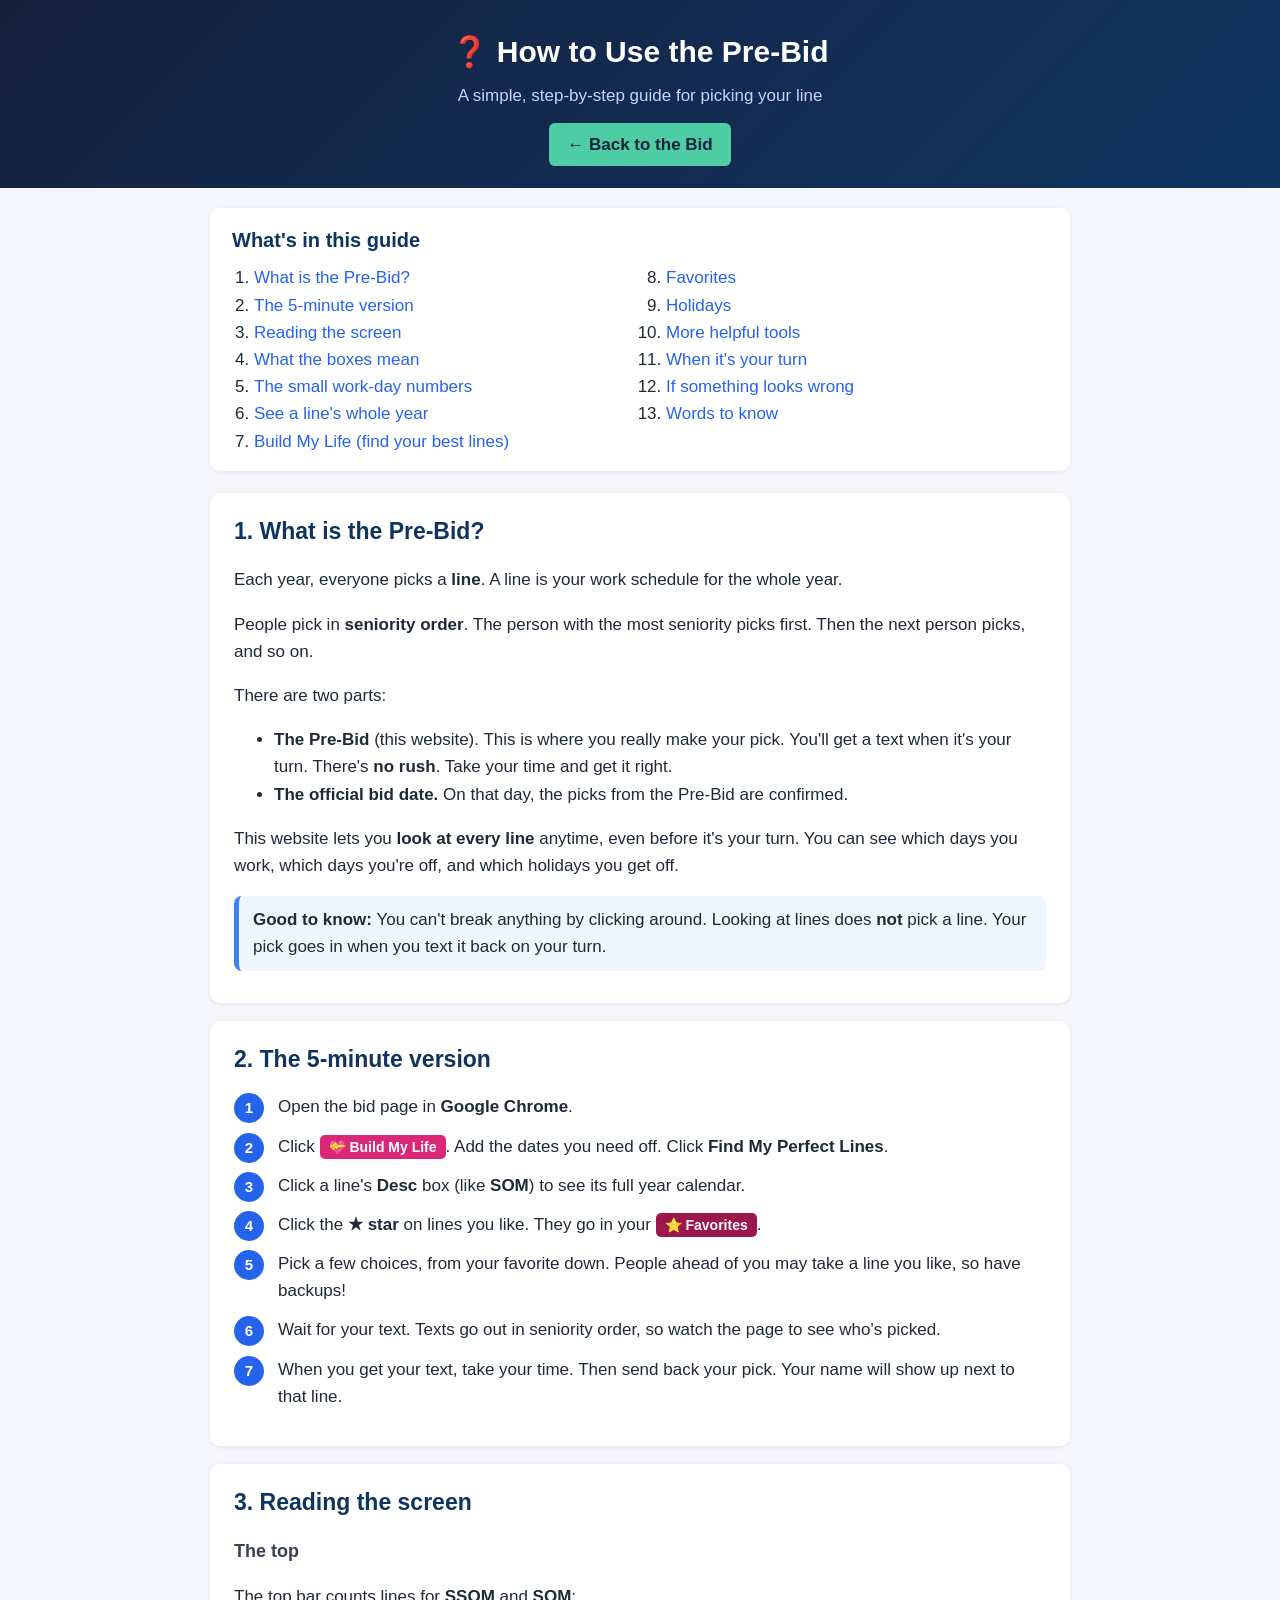
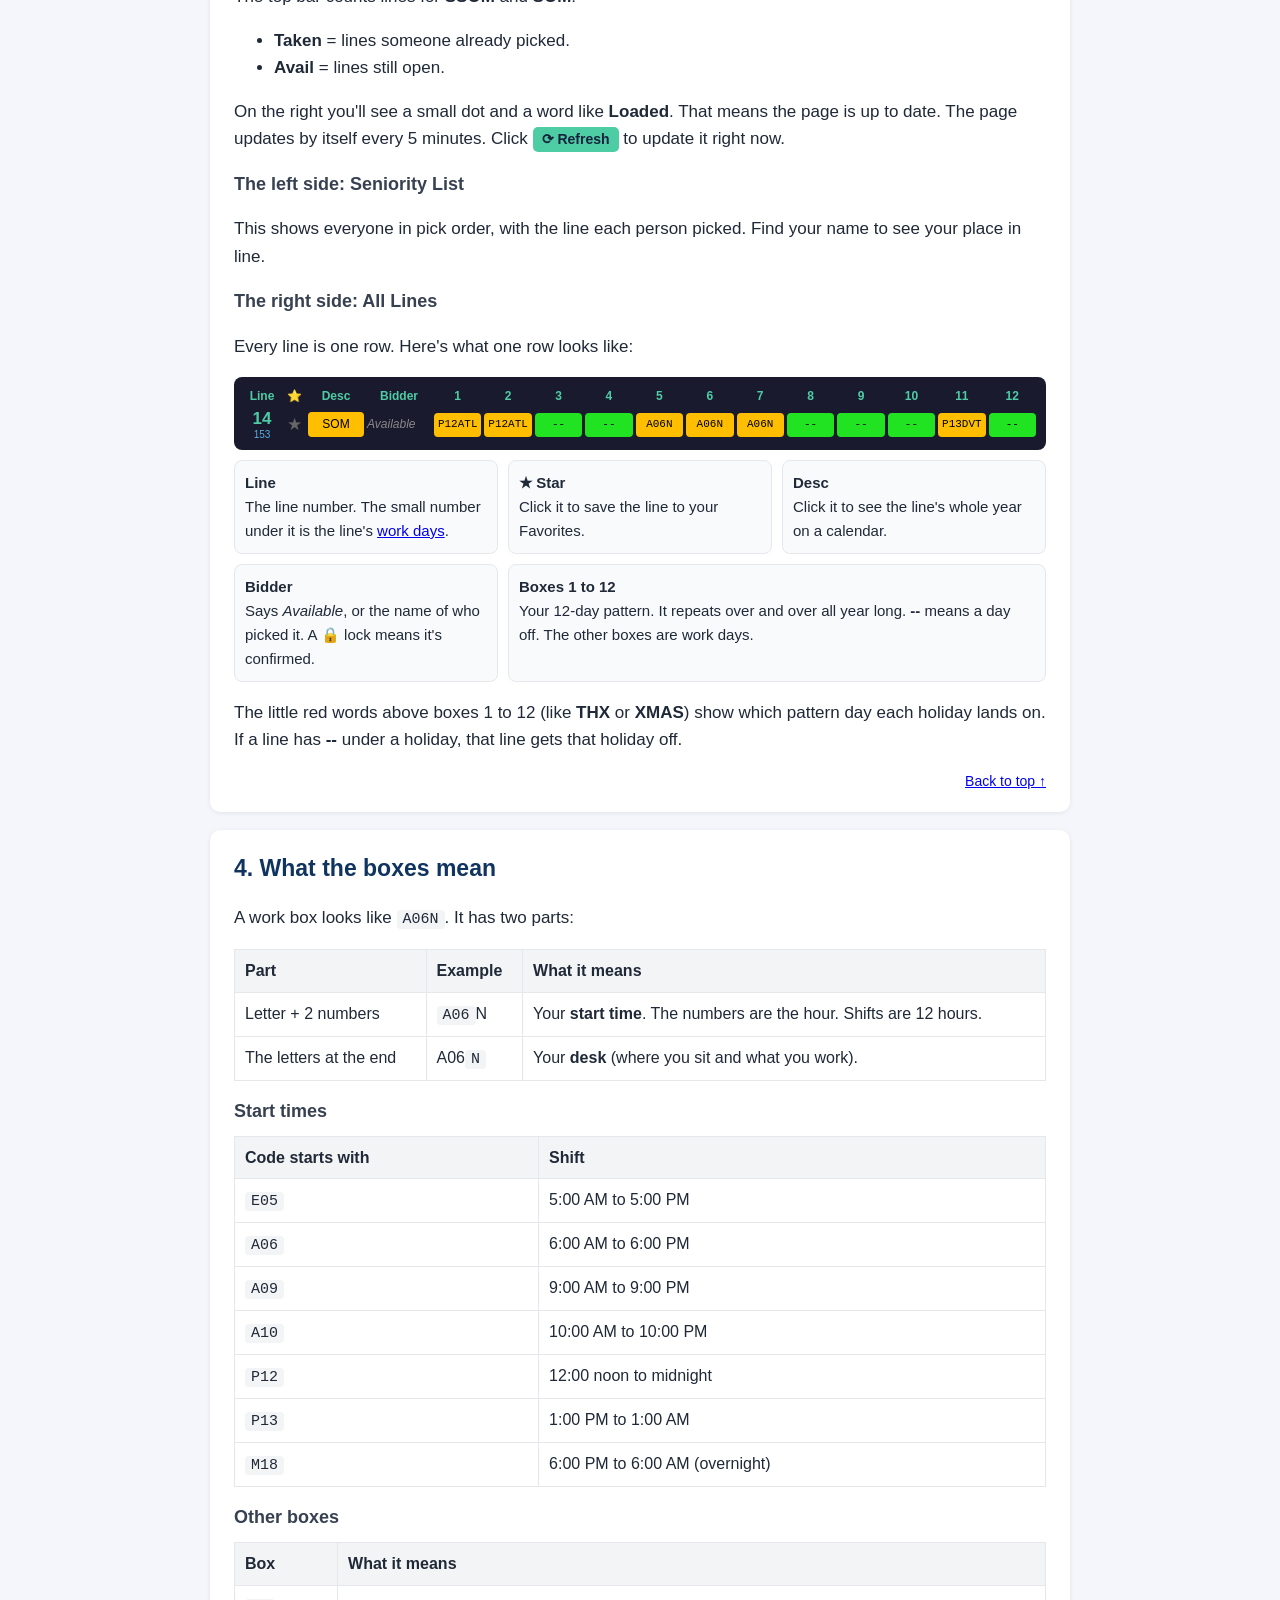
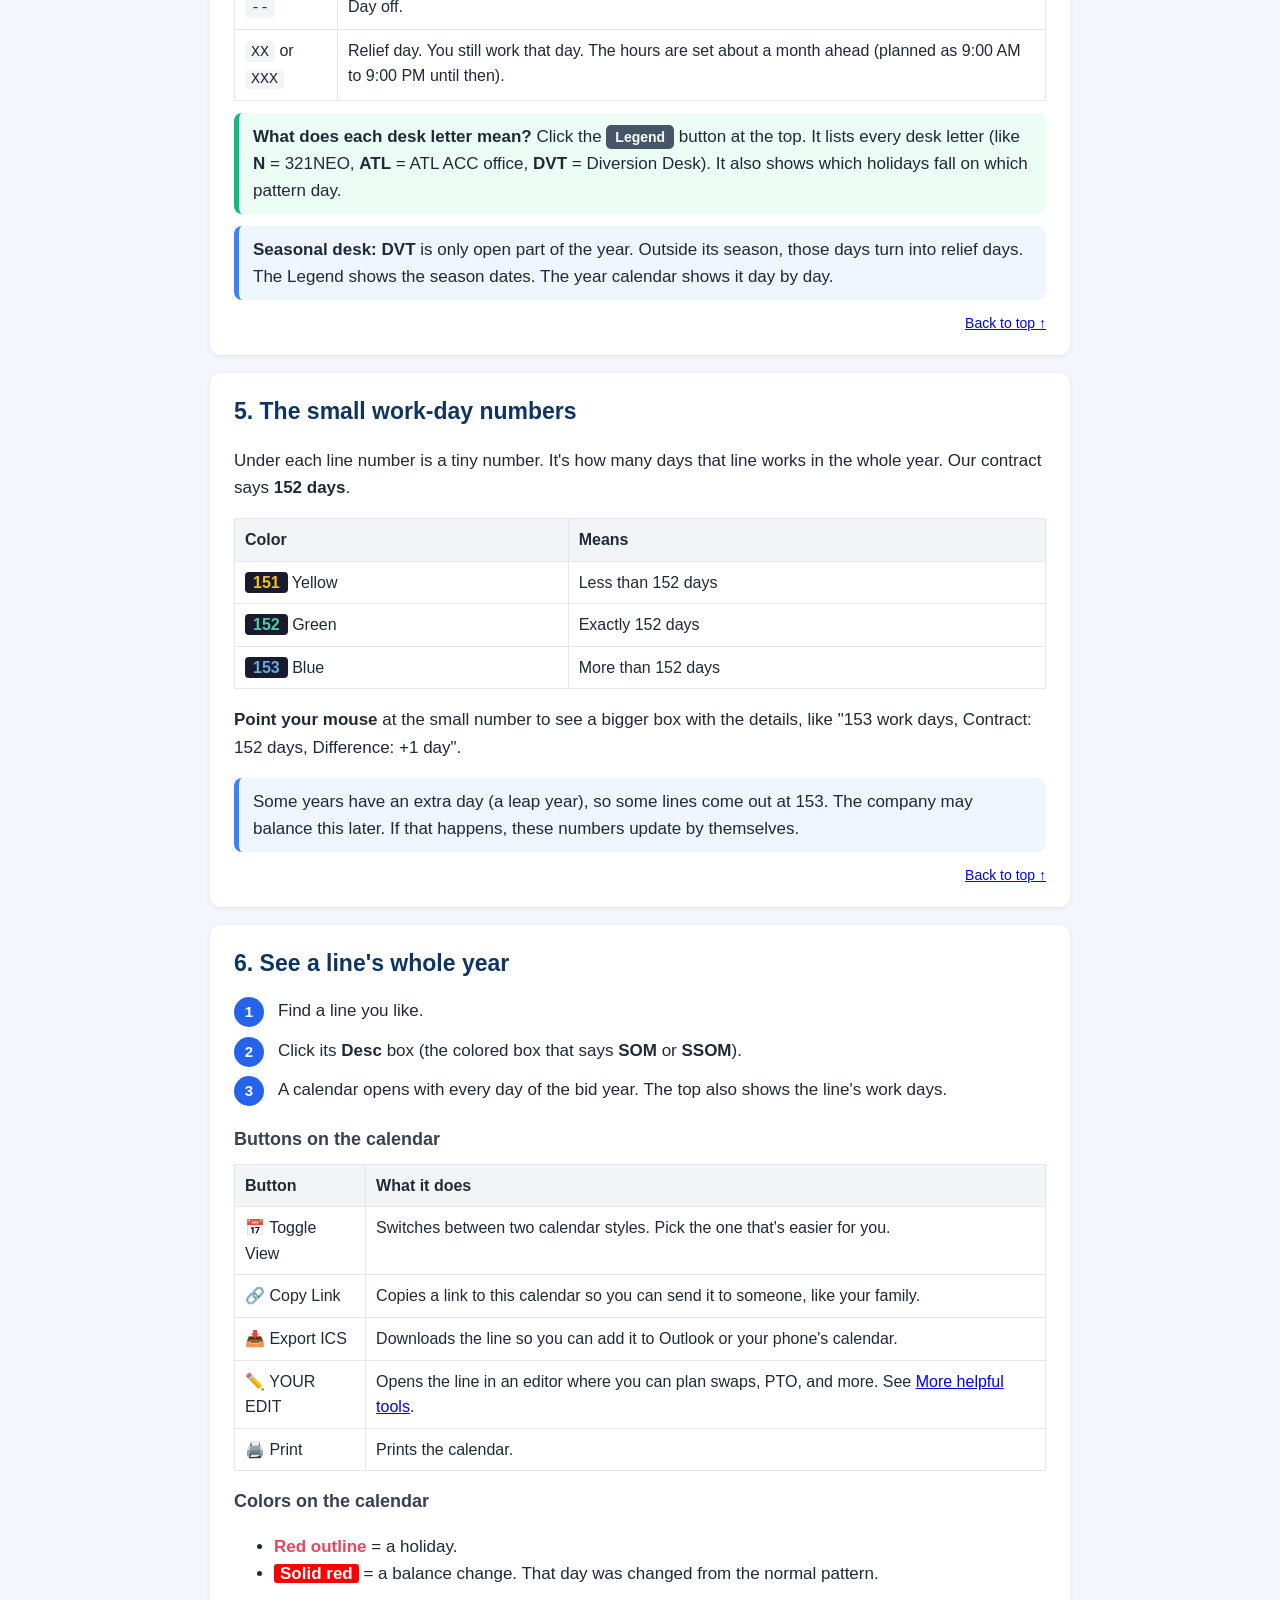
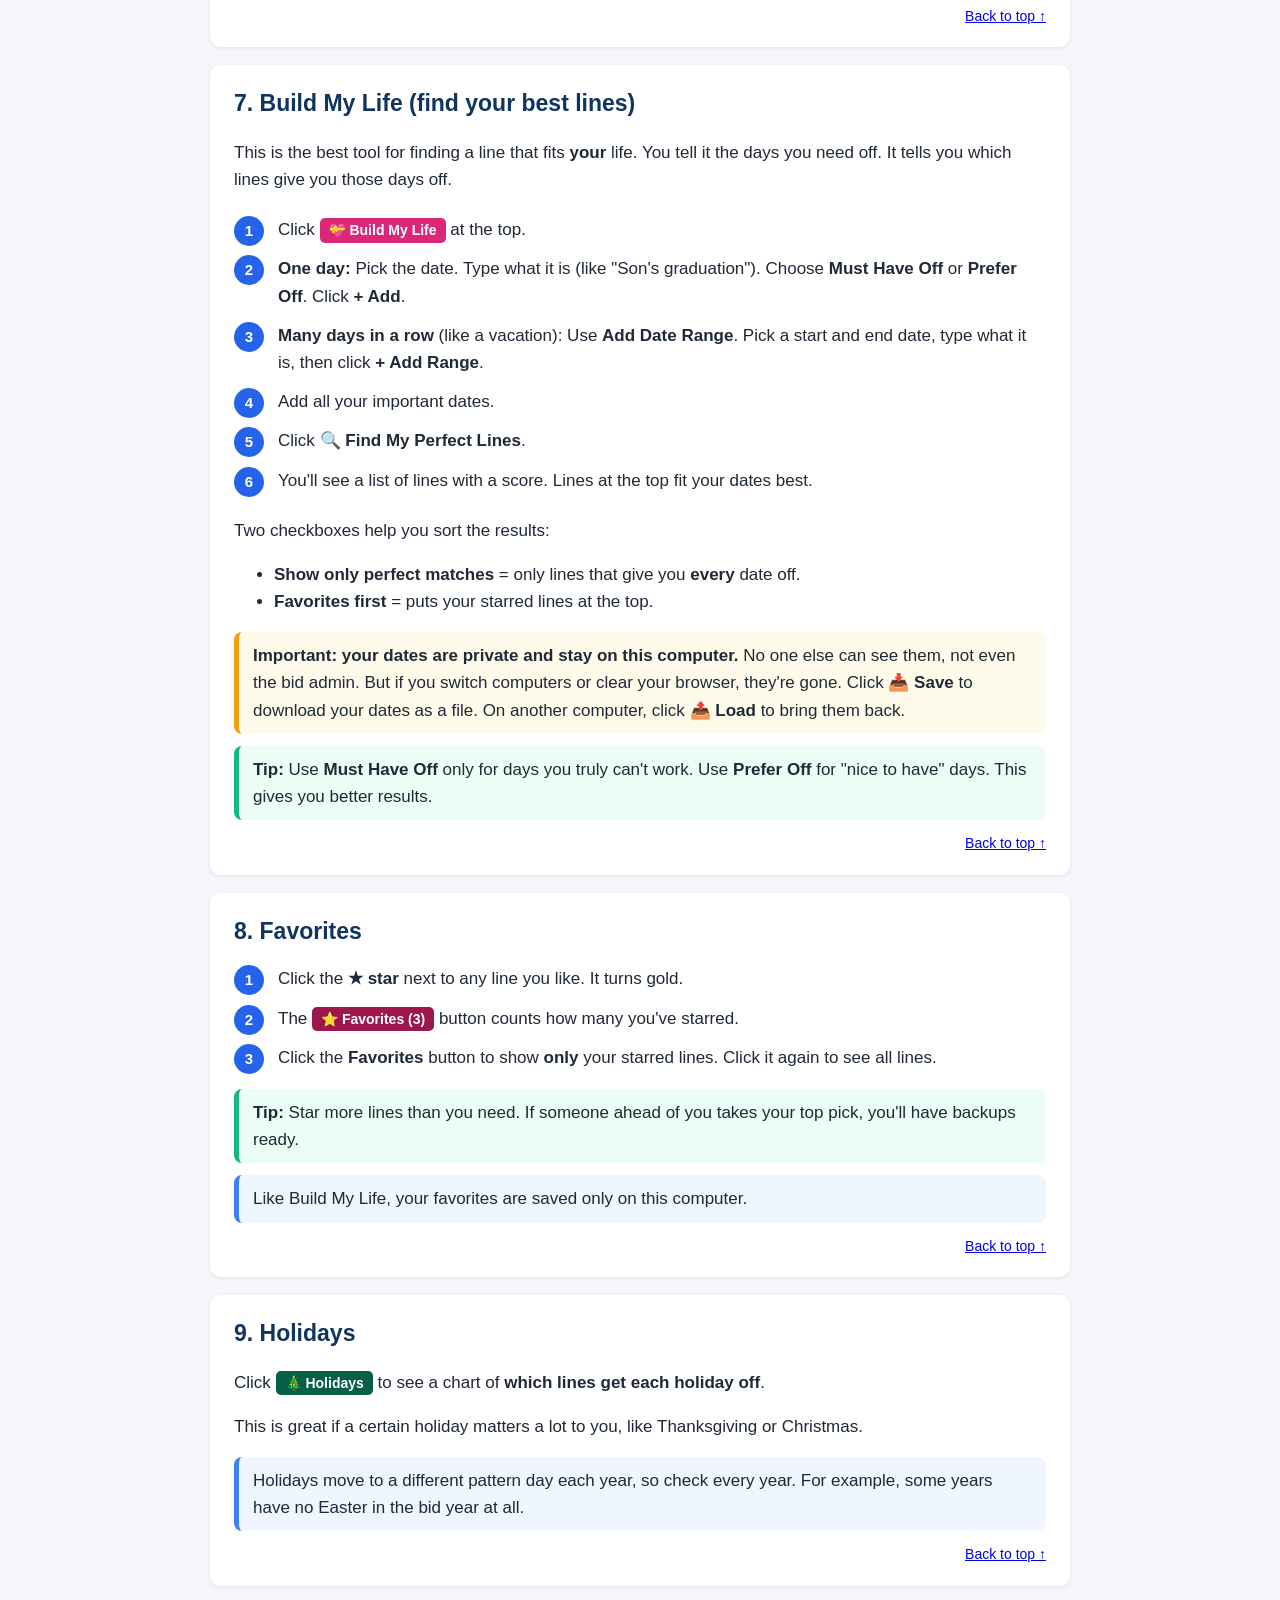
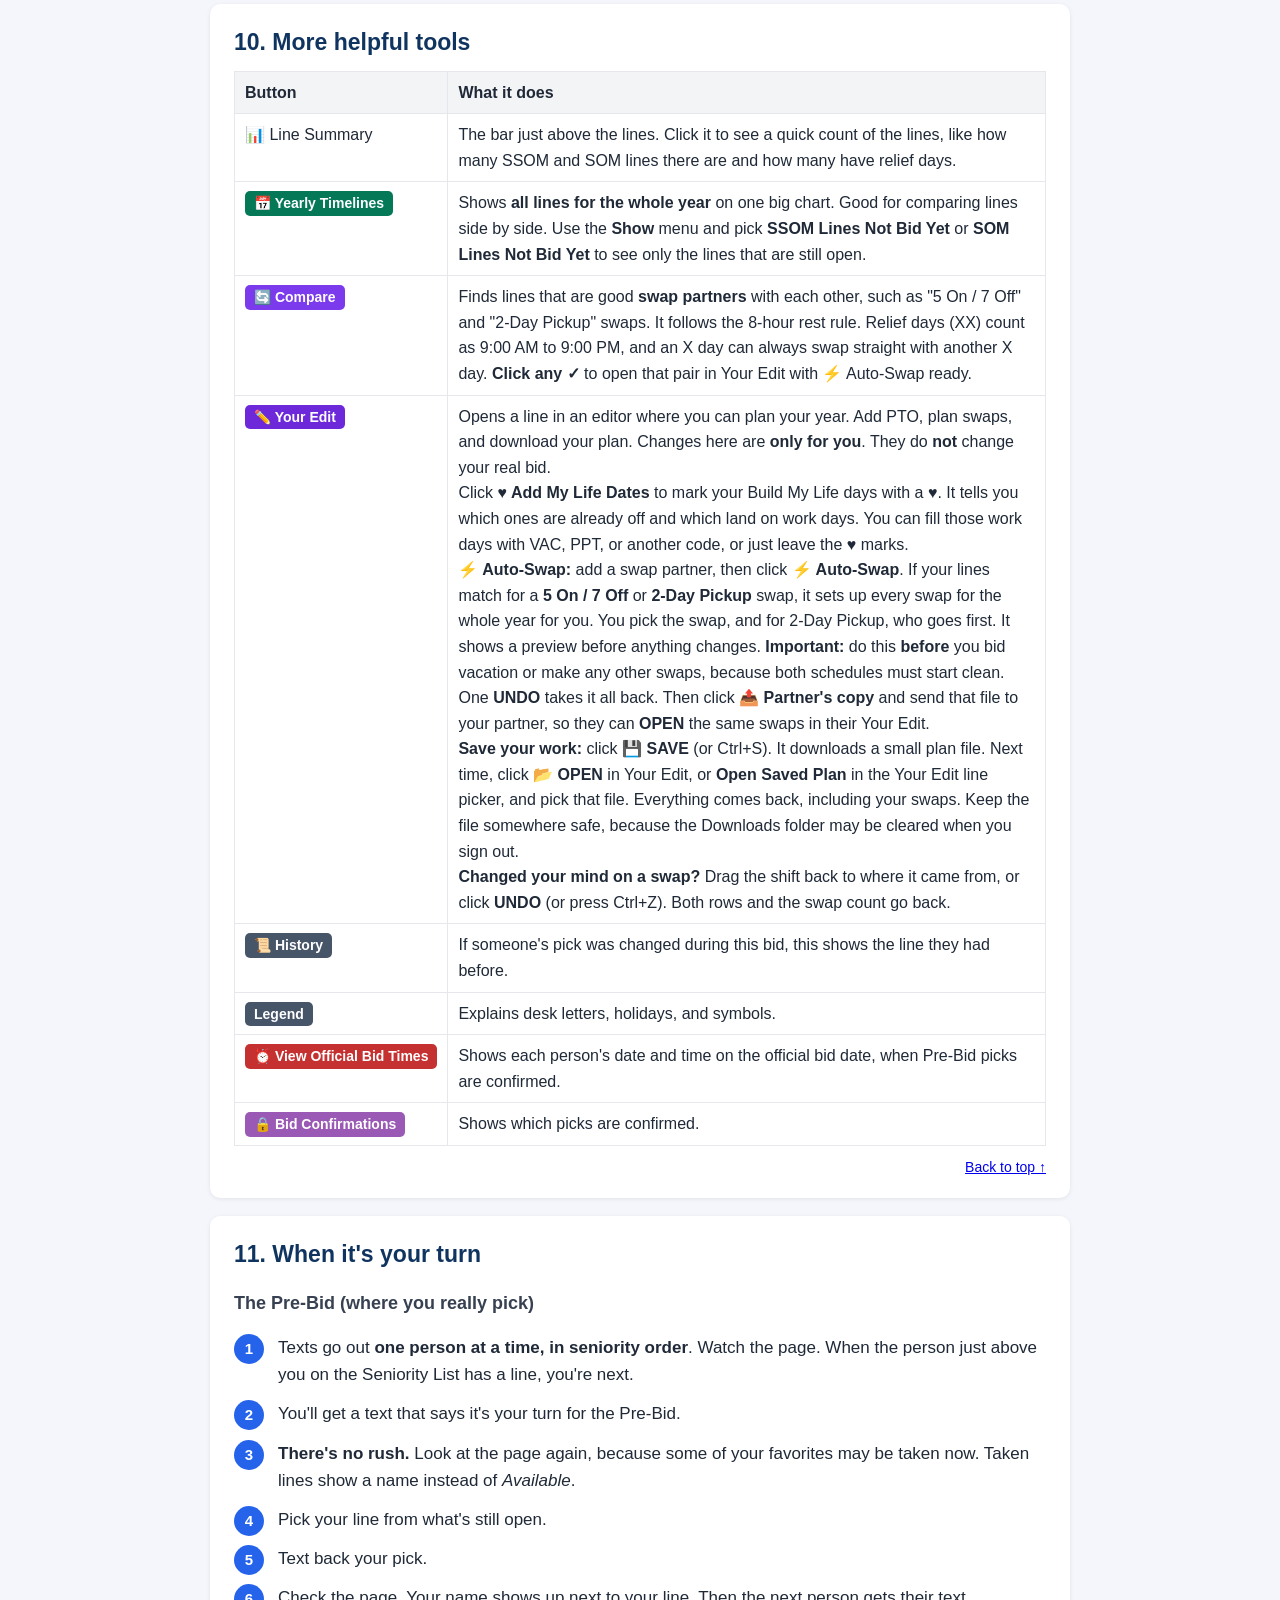
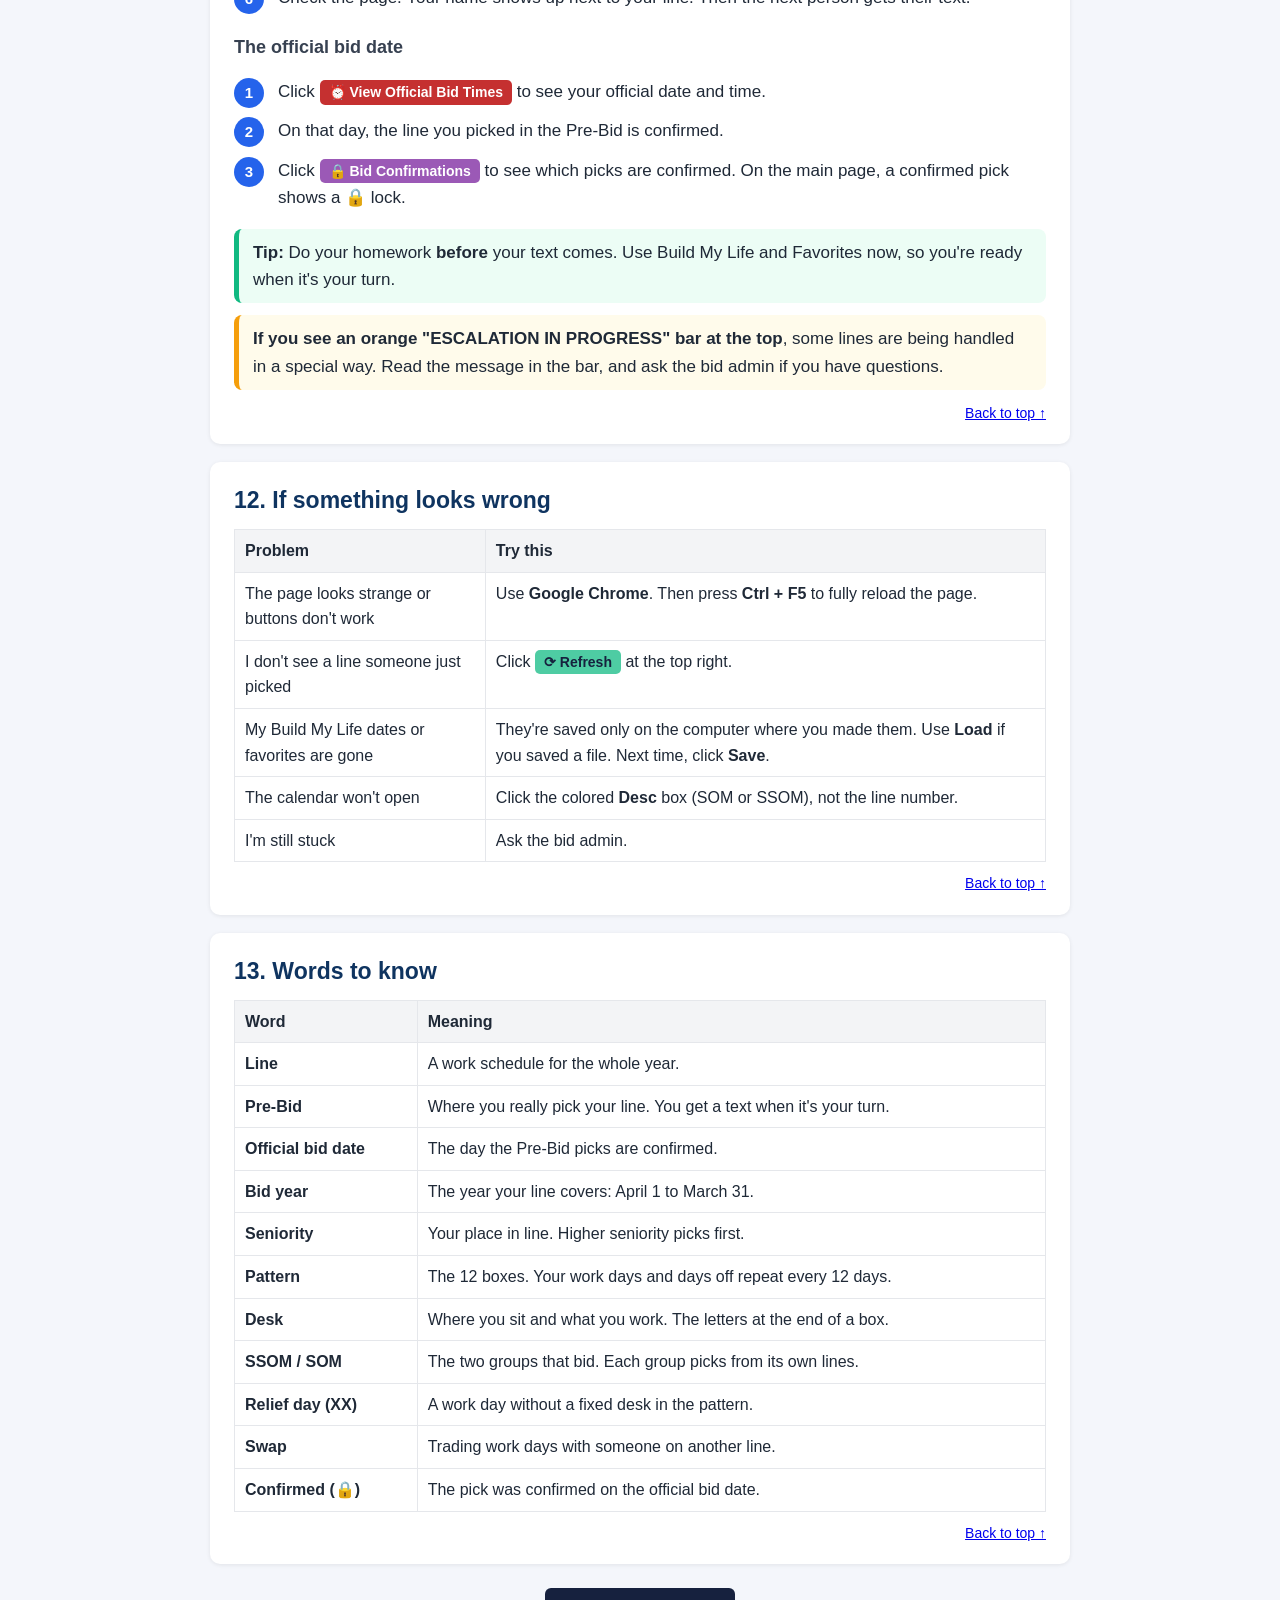
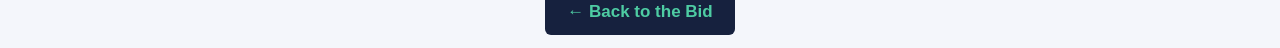
==== help.html @ a52fdb67 "Add files via upload" ====
<!DOCTYPE html>
<html lang="en">
<head>
<meta charset="UTF-8">
<meta name="viewport" content="width=device-width, initial-scale=1.0">
<title>How to Use the Pre-Bid - Help Guide</title>
<style>
    * { box-sizing: border-box; }
    body {
        margin: 0; background: #f4f6fb; color: #1f2937;
        font-family: "Segoe UI", Arial, sans-serif; font-size: 17px; line-height: 1.6;
    }
    .top {
        background: linear-gradient(135deg, #16213e, #0f3460); color: #fff;
        padding: 28px 20px 22px; text-align: center;
    }
    .top h1 { margin: 0 0 6px; font-size: 30px; }
    .top p { margin: 0; color: #c7d2fe; }
    .top a.back {
        display: inline-block; margin-top: 14px; padding: 8px 18px; border-radius: 6px;
        background: #4ecca3; color: #16213e; font-weight: bold; text-decoration: none;
    }
    .wrap { max-width: 900px; margin: 0 auto; padding: 20px; }
    .toc {
        background: #fff; border-radius: 10px; padding: 16px 22px; margin-bottom: 22px;
        box-shadow: 0 1px 4px rgba(0,0,0,0.08);
    }
    .toc h2 { margin: 0 0 8px; font-size: 20px; color: #0f3460; }
    .toc ol { margin: 0; padding-left: 22px; columns: 2; column-gap: 30px; }
    .toc a { color: #2563eb; text-decoration: none; }
    .toc a:hover { text-decoration: underline; }
    section {
        background: #fff; border-radius: 10px; padding: 20px 24px; margin-bottom: 18px;
        box-shadow: 0 1px 4px rgba(0,0,0,0.08); scroll-margin-top: 12px;
    }
    section h2 { margin: 0 0 10px; font-size: 23px; color: #0f3460; }
    section h3 { margin: 16px 0 6px; font-size: 18px; color: #374151; }
    .steps { counter-reset: s; list-style: none; padding: 0; margin: 10px 0; }
    .steps li { counter-increment: s; position: relative; padding: 6px 0 6px 44px; }
    .steps li::before {
        content: counter(s); position: absolute; left: 0; top: 6px;
        width: 30px; height: 30px; border-radius: 50%; background: #2563eb; color: #fff;
        font-weight: bold; text-align: center; line-height: 30px; font-size: 15px;
    }
    .tip, .note, .warn { border-radius: 8px; padding: 10px 14px; margin: 12px 0; }
    .tip  { background: #ecfdf5; border-left: 5px solid #10b981; }
    .note { background: #eff6ff; border-left: 5px solid #3b82f6; }
    .warn { background: #fffbeb; border-left: 5px solid #f59e0b; }
    .btnlook {
        display: inline-block; padding: 1px 9px; border-radius: 5px; font-size: 14px;
        font-weight: bold; color: #fff; background: #475569; white-space: nowrap;
    }
    .b-life { background: #db2777; } .b-fav { background: #9d174d; } .b-time { background: #047857; }
    .b-hol { background: #065f46; } .b-cmp { background: #7c3aed; } .b-edit { background: #6d28d9; }
    .b-red { background: #c53030; } .b-purple { background: #9b59b6; } .b-green { background: #4ecca3; color: #16213e; }
    /* mini example of a line row */
    .demo { background: #1a1a2e; border-radius: 8px; padding: 10px; overflow-x: auto; margin: 10px 0; }
    .demo-row { display: grid; grid-template-columns: 36px 22px 56px 64px repeat(12, 1fr); gap: 3px; align-items: center; min-width: 760px; }
    .demo-head { color: #4ecca3; font-size: 12px; font-weight: bold; margin-bottom: 4px; text-align: center; }
    .demo-cell { border-radius: 4px; text-align: center; font-size: 11px; padding: 3px 0; font-family: Consolas, monospace; }
    .on  { background: #ffbf00; color: #000; } .off { background: #22e322; color: #000; }
    .nbr { color: #4ecca3; font-weight: bold; text-align: center; line-height: 1.1; }
    .nbr small { display: block; font-size: 10px; font-weight: normal; }
    .wd-u { color: #f0c419; } .wd-e { color: #4ecca3; } .wd-o { color: #5dade2; }
    .desc { background: #ffbf00; color: #000; font-size: 12px; border-radius: 4px; text-align: center; padding: 3px 0; }
    .bidder { color: #888; font-style: italic; font-size: 12px; }
    .labels { display: grid; grid-template-columns: repeat(3, 1fr); gap: 10px; margin: 10px 0; }
    .labels div { background: #f9fafb; border: 1px solid #e5e7eb; border-radius: 8px; padding: 10px; font-size: 15px; }
    table { border-collapse: collapse; width: 100%; margin: 10px 0; font-size: 16px; }
    th, td { border: 1px solid #e5e7eb; padding: 8px 10px; text-align: left; vertical-align: top; }
    th { background: #f3f4f6; }
    code { background: #f3f4f6; padding: 1px 6px; border-radius: 4px; font-size: 15px; }
    .totop { display: block; text-align: right; font-size: 14px; margin-top: 8px; }
    .totop a { color: #6b7280; text-decoration: none; }
    @media (max-width: 700px) { .toc ol { columns: 1; } .labels { grid-template-columns: 1fr; } }
    @media print {
        body { background: #fff; font-size: 13px; }
        .top a.back, .totop { display: none; }
        section, .toc { box-shadow: none; border: 1px solid #ddd; page-break-inside: avoid; }
    }
</style>
</head>
<body>

<div class="top" id="top">
    <h1>&#10067; How to Use the Pre-Bid</h1>
    <p>A simple, step-by-step guide for picking your line</p>
    <a class="back" href="index.html">&larr; Back to the Bid</a>
</div>

<div class="wrap">

<div class="toc">
    <h2>What's in this guide</h2>
    <ol>
        <li><a href="#what">What is the Pre-Bid?</a></li>
        <li><a href="#quick">The 5-minute version</a></li>
        <li><a href="#screen">Reading the screen</a></li>
        <li><a href="#codes">What the boxes mean</a></li>
        <li><a href="#days">The small work-day numbers</a></li>
        <li><a href="#calendar">See a line's whole year</a></li>
        <li><a href="#life">Build My Life (find your best lines)</a></li>
        <li><a href="#favorites">Favorites</a></li>
        <li><a href="#holidays">Holidays</a></li>
        <li><a href="#tools">More helpful tools</a></li>
        <li><a href="#turn">When it's your turn</a></li>
        <li><a href="#help">If something looks wrong</a></li>
        <li><a href="#words">Words to know</a></li>
    </ol>
</div>

<!-- 1 -->
<section id="what">
    <h2>1. What is the Pre-Bid?</h2>
    <p>Each year, everyone picks a <b>line</b>. A line is your work schedule for the whole year.</p>
    <p>People pick in <b>seniority order</b>. The person with the most seniority picks first. Then the next person picks, and so on.</p>
    <p>There are two parts:</p>
    <ul>
        <li><b>The Pre-Bid</b> (this website). This is where you really make your pick. You'll get a text when it's your turn. There's <b>no rush</b>. Take your time and get it right.</li>
        <li><b>The official bid date.</b> On that day, the picks from the Pre-Bid are confirmed.</li>
    </ul>
    <p>This website lets you <b>look at every line</b> anytime, even before it's your turn. You can see which days you work, which days you're off, and which holidays you get off.</p>
    <div class="note"><b>Good to know:</b> You can't break anything by clicking around. Looking at lines does <b>not</b> pick a line. Your pick goes in when you text it back on your turn.</div>
</section>

<!-- 2 -->
<section id="quick">
    <h2>2. The 5-minute version</h2>
    <ol class="steps">
        <li>Open the bid page in <b>Google Chrome</b>.</li>
        <li>Click <span class="btnlook b-life">&#128157; Build My Life</span>. Add the dates you need off. Click <b>Find My Perfect Lines</b>.</li>
        <li>Click a line's <b>Desc</b> box (like <b>SOM</b>) to see its full year calendar.</li>
        <li>Click the <b>&#9733; star</b> on lines you like. They go in your <span class="btnlook b-fav">&#11088; Favorites</span>.</li>
        <li>Pick a few choices, from your favorite down. People ahead of you may take a line you like, so have backups!</li>
        <li>Wait for your text. Texts go out in seniority order, so watch the page to see who's picked.</li>
        <li>When you get your text, take your time. Then send back your pick. Your name will show up next to that line.</li>
    </ol>
</section>

<!-- 3 -->
<section id="screen">
    <h2>3. Reading the screen</h2>
    <h3>The top</h3>
    <p>The top bar counts lines for <b>SSOM</b> and <b>SOM</b>:</p>
    <ul>
        <li><b>Taken</b> = lines someone already picked.</li>
        <li><b>Avail</b> = lines still open.</li>
    </ul>
    <p>On the right you'll see a small dot and a word like <b>Loaded</b>. That means the page is up to date. The page updates by itself every 5 minutes. Click <span class="btnlook b-green">&#10227; Refresh</span> to update it right now.</p>

    <h3>The left side: Seniority List</h3>
    <p>This shows everyone in pick order, with the line each person picked. Find your name to see your place in line.</p>

    <h3>The right side: All Lines</h3>
    <p>Every line is one row. Here's what one row looks like:</p>
    <div class="demo">
        <div class="demo-row demo-head">
            <span>Line</span><span>&#11088;</span><span>Desc</span><span>Bidder</span>
            <span>1</span><span>2</span><span>3</span><span>4</span><span>5</span><span>6</span><span>7</span><span>8</span><span>9</span><span>10</span><span>11</span><span>12</span>
        </div>
        <div class="demo-row">
            <div class="nbr">14<small class="wd-o">153</small></div>
            <div style="color:#666; text-align:center;">&#9733;</div>
            <div class="desc">SOM</div>
            <div class="bidder">Available</div>
            <div class="demo-cell on">P12ATL</div><div class="demo-cell on">P12ATL</div><div class="demo-cell off">--</div><div class="demo-cell off">--</div>
            <div class="demo-cell on">A06N</div><div class="demo-cell on">A06N</div><div class="demo-cell on">A06N</div><div class="demo-cell off">--</div>
            <div class="demo-cell off">--</div><div class="demo-cell off">--</div><div class="demo-cell on">P13DVT</div><div class="demo-cell off">--</div>
        </div>
    </div>
    <div class="labels">
        <div><b>Line</b><br>The line number. The small number under it is the line's <a href="#days">work days</a>.</div>
        <div><b>&#9733; Star</b><br>Click it to save the line to your Favorites.</div>
        <div><b>Desc</b><br>Click it to see the line's whole year on a calendar.</div>
        <div><b>Bidder</b><br>Says <i>Available</i>, or the name of who picked it. A &#128274; lock means it's confirmed.</div>
        <div style="grid-column: span 2;"><b>Boxes 1 to 12</b><br>Your 12-day pattern. It repeats over and over all year long. <b>--</b> means a day off. The other boxes are work days.</div>
    </div>
    <p>The little red words above boxes 1 to 12 (like <b>THX</b> or <b>XMAS</b>) show which pattern day each holiday lands on. If a line has <b>--</b> under a holiday, that line gets that holiday off.</p>
    <a class="totop" href="#top">Back to top &uarr;</a>
</section>

<!-- 4 -->
<section id="codes">
    <h2>4. What the boxes mean</h2>
    <p>A work box looks like <code>A06N</code>. It has two parts:</p>
    <table>
        <tr><th>Part</th><th>Example</th><th>What it means</th></tr>
        <tr><td>Letter + 2 numbers</td><td><code>A06</code>N</td><td>Your <b>start time</b>. The numbers are the hour. Shifts are 12 hours.</td></tr>
        <tr><td>The letters at the end</td><td>A06<code>N</code></td><td>Your <b>desk</b> (where you sit and what you work).</td></tr>
    </table>
    <h3>Start times</h3>
    <table>
        <tr><th>Code starts with</th><th>Shift</th></tr>
        <tr><td><code>E05</code></td><td>5:00 AM to 5:00 PM</td></tr>
        <tr><td><code>A06</code></td><td>6:00 AM to 6:00 PM</td></tr>
        <tr><td><code>A09</code></td><td>9:00 AM to 9:00 PM</td></tr>
        <tr><td><code>A10</code></td><td>10:00 AM to 10:00 PM</td></tr>
        <tr><td><code>P12</code></td><td>12:00 noon to midnight</td></tr>
        <tr><td><code>P13</code></td><td>1:00 PM to 1:00 AM</td></tr>
        <tr><td><code>M18</code></td><td>6:00 PM to 6:00 AM (overnight)</td></tr>
    </table>
    <h3>Other boxes</h3>
    <table>
        <tr><th>Box</th><th>What it means</th></tr>
        <tr><td><code>--</code></td><td>Day off.</td></tr>
        <tr><td><code>XX</code> or <code>XXX</code></td><td>Relief day. You still work that day. The hours are set about a month ahead (planned as 9:00 AM to 9:00 PM until then).</td></tr>
    </table>
    <div class="tip"><b>What does each desk letter mean?</b> Click the <span class="btnlook">Legend</span> button at the top. It lists every desk letter (like <b>N</b> = 321NEO, <b>ATL</b> = ATL ACC office, <b>DVT</b> = Diversion Desk). It also shows which holidays fall on which pattern day.</div>
    <div class="note"><b>Seasonal desk:</b> <b>DVT</b> is only open part of the year. Outside its season, those days turn into relief days. The Legend shows the season dates. The year calendar shows it day by day.</div>
    <a class="totop" href="#top">Back to top &uarr;</a>
</section>

<!-- 5 -->
<section id="days">
    <h2>5. The small work-day numbers</h2>
    <p>Under each line number is a tiny number. It's how many days that line works in the whole year. Our contract says <b>152 days</b>.</p>
    <table>
        <tr><th>Color</th><th>Means</th></tr>
        <tr><td><b class="wd-u" style="background:#1a1a2e; padding:2px 8px; border-radius:4px;">151</b> Yellow</td><td>Less than 152 days</td></tr>
        <tr><td><b class="wd-e" style="background:#1a1a2e; padding:2px 8px; border-radius:4px;">152</b> Green</td><td>Exactly 152 days</td></tr>
        <tr><td><b class="wd-o" style="background:#1a1a2e; padding:2px 8px; border-radius:4px;">153</b> Blue</td><td>More than 152 days</td></tr>
    </table>
    <p><b>Point your mouse</b> at the small number to see a bigger box with the details, like "153 work days, Contract: 152 days, Difference: +1 day".</p>
    <div class="note">Some years have an extra day (a leap year), so some lines come out at 153. The company may balance this later. If that happens, these numbers update by themselves.</div>
    <a class="totop" href="#top">Back to top &uarr;</a>
</section>

<!-- 6 -->
<section id="calendar">
    <h2>6. See a line's whole year</h2>
    <ol class="steps">
        <li>Find a line you like.</li>
        <li>Click its <b>Desc</b> box (the colored box that says <b>SOM</b> or <b>SSOM</b>).</li>
        <li>A calendar opens with every day of the bid year. The top also shows the line's work days.</li>
    </ol>
    <h3>Buttons on the calendar</h3>
    <table>
        <tr><th>Button</th><th>What it does</th></tr>
        <tr><td>&#128197; Toggle View</td><td>Switches between two calendar styles. Pick the one that's easier for you.</td></tr>
        <tr><td>&#128279; Copy Link</td><td>Copies a link to this calendar so you can send it to someone, like your family.</td></tr>
        <tr><td>&#128229; Export ICS</td><td>Downloads the line so you can add it to Outlook or your phone's calendar.</td></tr>
        <tr><td>&#9999;&#65039; YOUR EDIT</td><td>Opens the line in an editor where you can plan swaps, PTO, and more. See <a href="#tools">More helpful tools</a>.</td></tr>
        <tr><td>&#128424;&#65039; Print</td><td>Prints the calendar.</td></tr>
    </table>
    <h3>Colors on the calendar</h3>
    <ul>
        <li><b style="color:#e94560;">Red outline</b> = a holiday.</li>
        <li><b style="color:#fff; background:#FF0000; padding:0 6px; border-radius:3px;">Solid red</b> = a balance change. That day was changed from the normal pattern.</li>
    </ul>
    <a class="totop" href="#top">Back to top &uarr;</a>
</section>

<!-- 7 -->
<section id="life">
    <h2>7. Build My Life (find your best lines)</h2>
    <p>This is the best tool for finding a line that fits <b>your</b> life. You tell it the days you need off. It tells you which lines give you those days off.</p>
    <ol class="steps">
        <li>Click <span class="btnlook b-life">&#128157; Build My Life</span> at the top.</li>
        <li><b>One day:</b> Pick the date. Type what it is (like "Son's graduation"). Choose <b>Must Have Off</b> or <b>Prefer Off</b>. Click <b>+ Add</b>.</li>
        <li><b>Many days in a row</b> (like a vacation): Use <b>Add Date Range</b>. Pick a start and end date, type what it is, then click <b>+ Add Range</b>.</li>
        <li>Add all your important dates.</li>
        <li>Click <b>&#128269; Find My Perfect Lines</b>.</li>
        <li>You'll see a list of lines with a score. Lines at the top fit your dates best.</li>
    </ol>
    <p>Two checkboxes help you sort the results:</p>
    <ul>
        <li><b>Show only perfect matches</b> = only lines that give you <b>every</b> date off.</li>
        <li><b>Favorites first</b> = puts your starred lines at the top.</li>
    </ul>
    <div class="warn"><b>Important: your dates are private and stay on this computer.</b> No one else can see them, not even the bid admin. But if you switch computers or clear your browser, they're gone. Click <b>&#128229; Save</b> to download your dates as a file. On another computer, click <b>&#128228; Load</b> to bring them back.</div>
    <div class="tip"><b>Tip:</b> Use <b>Must Have Off</b> only for days you truly can't work. Use <b>Prefer Off</b> for "nice to have" days. This gives you better results.</div>
    <a class="totop" href="#top">Back to top &uarr;</a>
</section>

<!-- 8 -->
<section id="favorites">
    <h2>8. Favorites</h2>
    <ol class="steps">
        <li>Click the <b>&#9733; star</b> next to any line you like. It turns gold.</li>
        <li>The <span class="btnlook b-fav">&#11088; Favorites (3)</span> button counts how many you've starred.</li>
        <li>Click the <b>Favorites</b> button to show <b>only</b> your starred lines. Click it again to see all lines.</li>
    </ol>
    <div class="tip"><b>Tip:</b> Star more lines than you need. If someone ahead of you takes your top pick, you'll have backups ready.</div>
    <div class="note">Like Build My Life, your favorites are saved only on this computer.</div>
    <a class="totop" href="#top">Back to top &uarr;</a>
</section>

<!-- 9 -->
<section id="holidays">
    <h2>9. Holidays</h2>
    <p>Click <span class="btnlook b-hol">&#127876; Holidays</span> to see a chart of <b>which lines get each holiday off</b>.</p>
    <p>This is great if a certain holiday matters a lot to you, like Thanksgiving or Christmas.</p>
    <div class="note">Holidays move to a different pattern day each year, so check every year. For example, some years have no Easter in the bid year at all.</div>
    <a class="totop" href="#top">Back to top &uarr;</a>
</section>

<!-- 10 -->
<section id="tools">
    <h2>10. More helpful tools</h2>
    <table>
        <tr><th>Button</th><th>What it does</th></tr>
        <tr><td>&#128202; Line Summary</td><td>The bar just above the lines. Click it to see a quick count of the lines, like how many SSOM and SOM lines there are and how many have relief days.</td></tr>
        <tr><td><span class="btnlook b-time">&#128197; Yearly Timelines</span></td><td>Shows <b>all lines for the whole year</b> on one big chart. Good for comparing lines side by side. Use the <b>Show</b> menu and pick <b>SSOM Lines Not Bid Yet</b> or <b>SOM Lines Not Bid Yet</b> to see only the lines that are still open.</td></tr>
        <tr><td><span class="btnlook b-cmp">&#128260; Compare</span></td><td>Finds lines that are good <b>swap partners</b> with each other, such as "5 On / 7 Off" and "2-Day Pickup" swaps. It follows the 8-hour rest rule. Relief days (XX) count as 9:00 AM to 9:00 PM, and an X day can always swap straight with another X day. <b>Click any &#10003;</b> to open that pair in Your Edit with &#9889; Auto-Swap ready.</td></tr>
        <tr><td><span class="btnlook b-edit">&#9999;&#65039; Your Edit</span></td><td>Opens a line in an editor where you can plan your year. Add PTO, plan swaps, and download your plan. Changes here are <b>only for you</b>. They do <b>not</b> change your real bid.<br>Click <b>&#9829; Add My Life Dates</b> to mark your Build My Life days with a &#9829;. It tells you which ones are already off and which land on work days. You can fill those work days with VAC, PPT, or another code, or just leave the &#9829; marks.<br><b>&#9889; Auto-Swap:</b> add a swap partner, then click <b>&#9889; Auto-Swap</b>. If your lines match for a <b>5 On / 7 Off</b> or <b>2-Day Pickup</b> swap, it sets up every swap for the whole year for you. You pick the swap, and for 2-Day Pickup, who goes first. It shows a preview before anything changes. <b>Important:</b> do this <b>before</b> you bid vacation or make any other swaps, because both schedules must start clean. One <b>UNDO</b> takes it all back. Then click <b>&#128228; Partner's copy</b> and send that file to your partner, so they can <b>OPEN</b> the same swaps in their Your Edit.<br><b>Save your work:</b> click <b>&#128190; SAVE</b> (or Ctrl+S). It downloads a small plan file. Next time, click <b>&#128194; OPEN</b> in Your Edit, or <b>Open Saved Plan</b> in the Your Edit line picker, and pick that file. Everything comes back, including your swaps. Keep the file somewhere safe, because the Downloads folder may be cleared when you sign out.<br><b>Changed your mind on a swap?</b> Drag the shift back to where it came from, or click <b>UNDO</b> (or press Ctrl+Z). Both rows and the swap count go back.</td></tr>
        <tr><td><span class="btnlook">&#128220; History</span></td><td>If someone's pick was changed during this bid, this shows the line they had before.</td></tr>
        <tr><td><span class="btnlook">Legend</span></td><td>Explains desk letters, holidays, and symbols.</td></tr>
        <tr><td><span class="btnlook b-red">&#9200; View Official Bid Times</span></td><td>Shows each person's date and time on the official bid date, when Pre-Bid picks are confirmed.</td></tr>
        <tr><td><span class="btnlook b-purple">&#128274; Bid Confirmations</span></td><td>Shows which picks are confirmed.</td></tr>
    </table>
    <a class="totop" href="#top">Back to top &uarr;</a>
</section>

<!-- 11 -->
<section id="turn">
    <h2>11. When it's your turn</h2>
    <h3>The Pre-Bid (where you really pick)</h3>
    <ol class="steps">
        <li>Texts go out <b>one person at a time, in seniority order</b>. Watch the page. When the person just above you on the Seniority List has a line, you're next.</li>
        <li>You'll get a text that says it's your turn for the Pre-Bid.</li>
        <li><b>There's no rush.</b> Look at the page again, because some of your favorites may be taken now. Taken lines show a name instead of <i>Available</i>.</li>
        <li>Pick your line from what's still open.</li>
        <li>Text back your pick.</li>
        <li>Check the page. Your name shows up next to your line. Then the next person gets their text.</li>
    </ol>
    <h3>The official bid date</h3>
    <ol class="steps">
        <li>Click <span class="btnlook b-red">&#9200; View Official Bid Times</span> to see your official date and time.</li>
        <li>On that day, the line you picked in the Pre-Bid is confirmed.</li>
        <li>Click <span class="btnlook b-purple">&#128274; Bid Confirmations</span> to see which picks are confirmed. On the main page, a confirmed pick shows a &#128274; lock.</li>
    </ol>
    <div class="tip"><b>Tip:</b> Do your homework <b>before</b> your text comes. Use Build My Life and Favorites now, so you're ready when it's your turn.</div>
    <div class="warn"><b>If you see an orange "ESCALATION IN PROGRESS" bar at the top</b>, some lines are being handled in a special way. Read the message in the bar, and ask the bid admin if you have questions.</div>
    <a class="totop" href="#top">Back to top &uarr;</a>
</section>

<!-- 12 -->
<section id="help">
    <h2>12. If something looks wrong</h2>
    <table>
        <tr><th>Problem</th><th>Try this</th></tr>
        <tr><td>The page looks strange or buttons don't work</td><td>Use <b>Google Chrome</b>. Then press <b>Ctrl + F5</b> to fully reload the page.</td></tr>
        <tr><td>I don't see a line someone just picked</td><td>Click <span class="btnlook b-green">&#10227; Refresh</span> at the top right.</td></tr>
        <tr><td>My Build My Life dates or favorites are gone</td><td>They're saved only on the computer where you made them. Use <b>Load</b> if you saved a file. Next time, click <b>Save</b>.</td></tr>
        <tr><td>The calendar won't open</td><td>Click the colored <b>Desc</b> box (SOM or SSOM), not the line number.</td></tr>
        <tr><td>I'm still stuck</td><td>Ask the bid admin.</td></tr>
    </table>
    <a class="totop" href="#top">Back to top &uarr;</a>
</section>

<!-- 13 -->
<section id="words">
    <h2>13. Words to know</h2>
    <table>
        <tr><th>Word</th><th>Meaning</th></tr>
        <tr><td><b>Line</b></td><td>A work schedule for the whole year.</td></tr>
        <tr><td><b>Pre-Bid</b></td><td>Where you really pick your line. You get a text when it's your turn.</td></tr>
        <tr><td><b>Official bid date</b></td><td>The day the Pre-Bid picks are confirmed.</td></tr>
        <tr><td><b>Bid year</b></td><td>The year your line covers: April 1 to March 31.</td></tr>
        <tr><td><b>Seniority</b></td><td>Your place in line. Higher seniority picks first.</td></tr>
        <tr><td><b>Pattern</b></td><td>The 12 boxes. Your work days and days off repeat every 12 days.</td></tr>
        <tr><td><b>Desk</b></td><td>Where you sit and what you work. The letters at the end of a box.</td></tr>
        <tr><td><b>SSOM / SOM</b></td><td>The two groups that bid. Each group picks from its own lines.</td></tr>
        <tr><td><b>Relief day (XX)</b></td><td>A work day without a fixed desk in the pattern.</td></tr>
        <tr><td><b>Swap</b></td><td>Trading work days with someone on another line.</td></tr>
        <tr><td><b>Confirmed (&#128274;)</b></td><td>The pick was confirmed on the official bid date.</td></tr>
    </table>
    <a class="totop" href="#top">Back to top &uarr;</a>
</section>

<p style="text-align:center; margin:24px 0 10px;"><a href="index.html" style="display:inline-block; padding:10px 22px; border-radius:6px; background:#16213e; color:#4ecca3; font-weight:bold; text-decoration:none;">&larr; Back to the Bid</a></p>
</div>
</body>
</html>
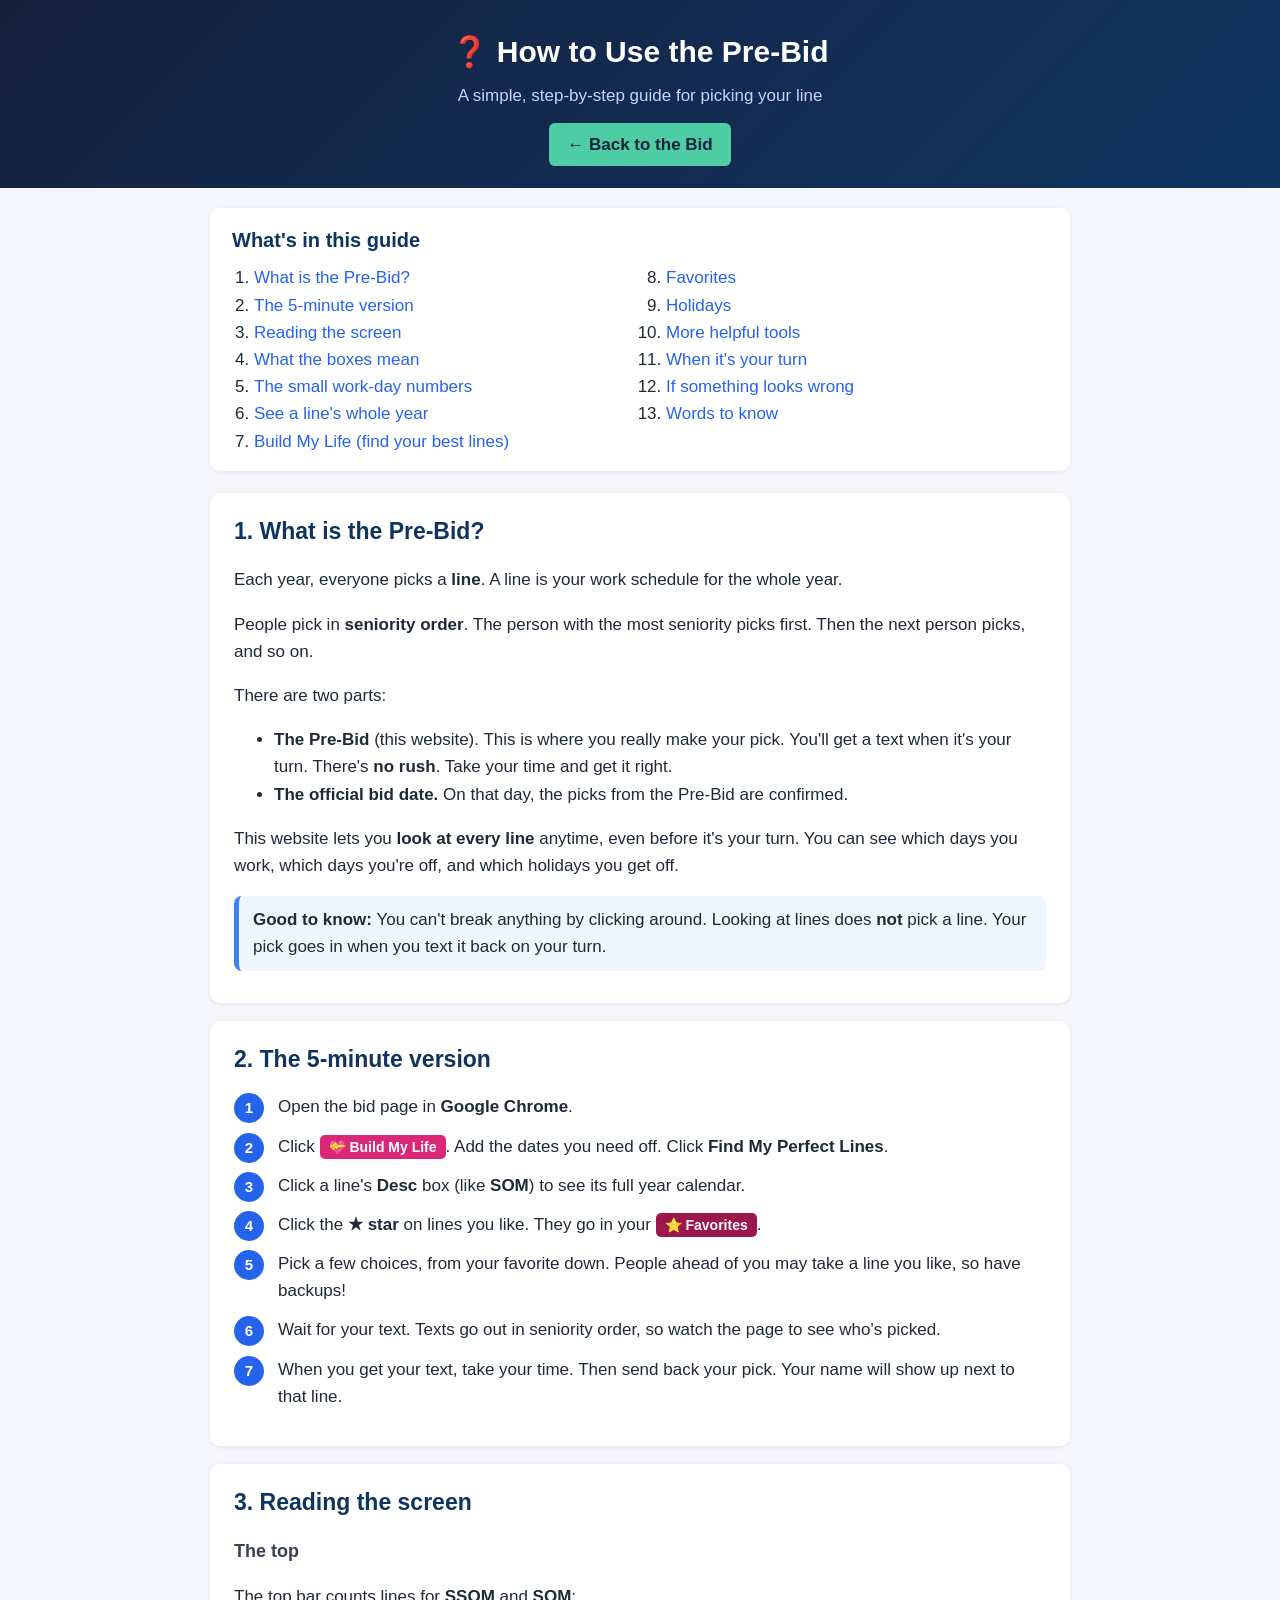
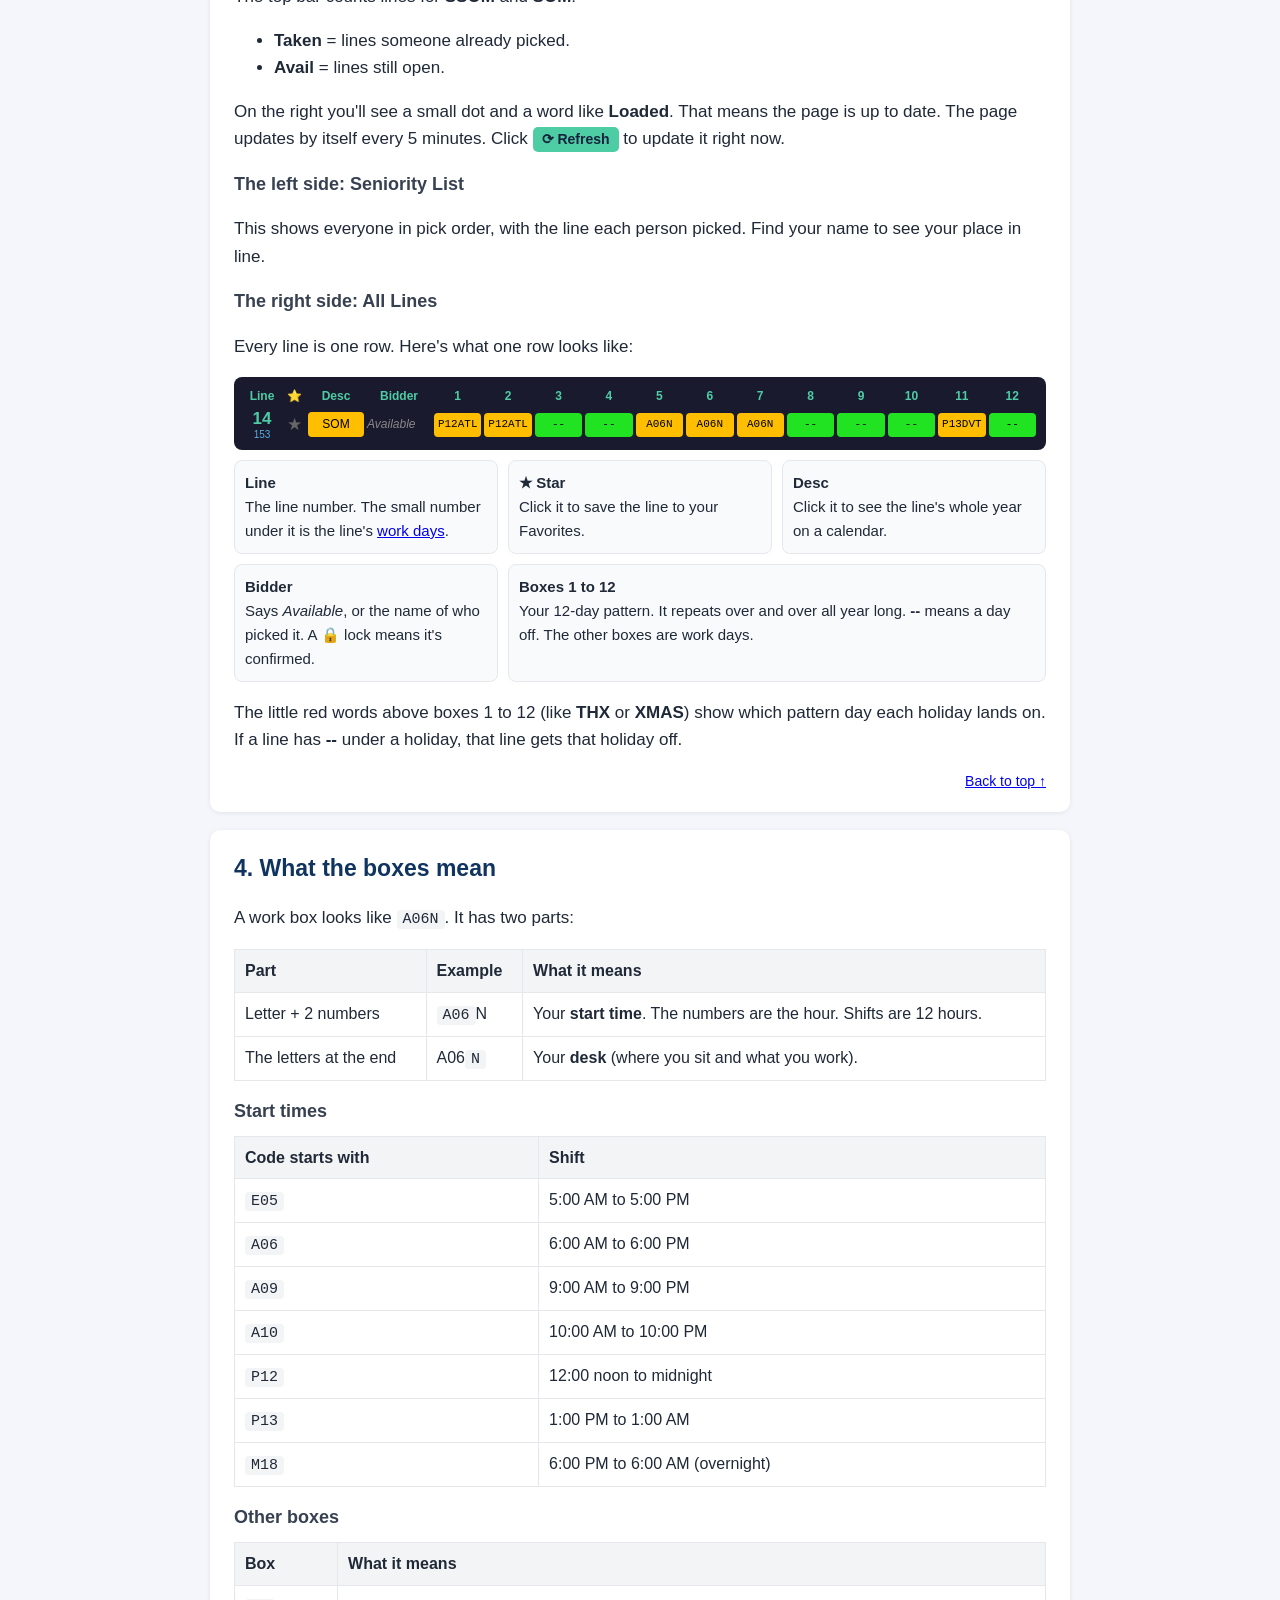
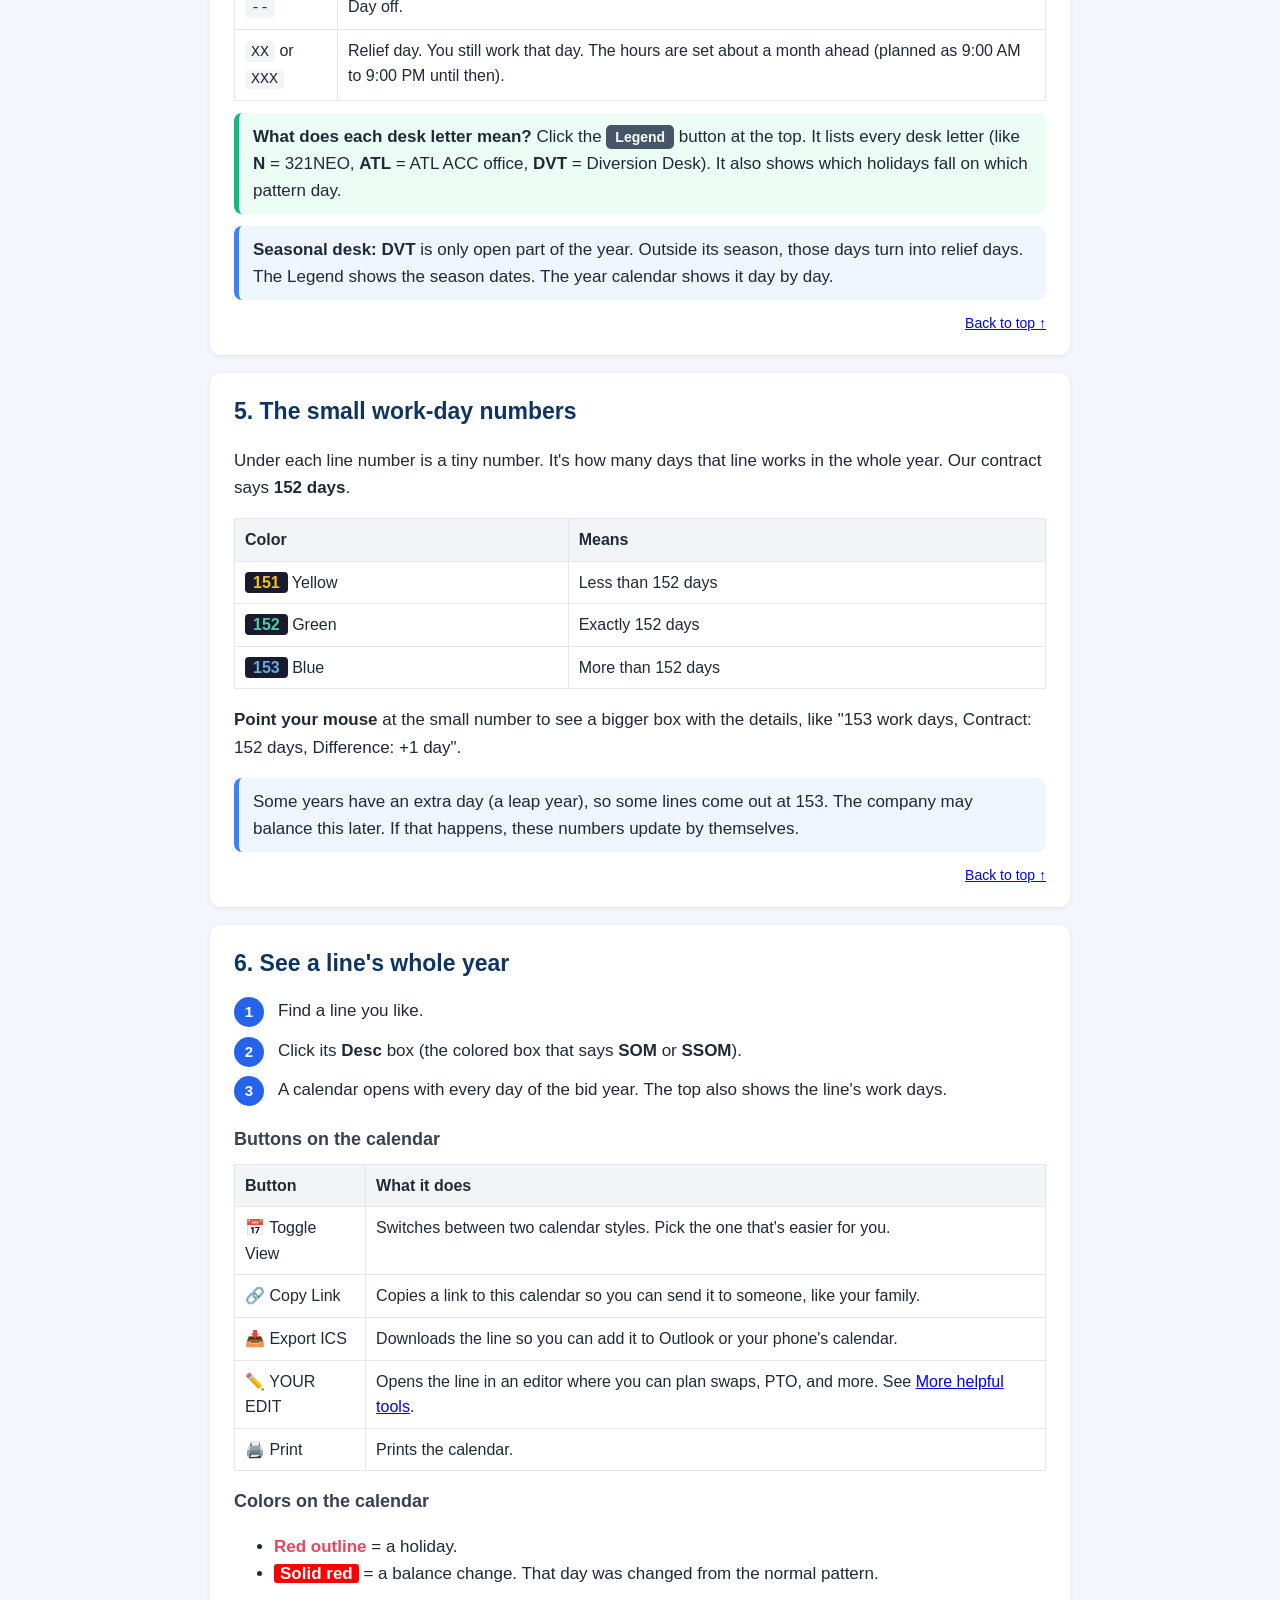
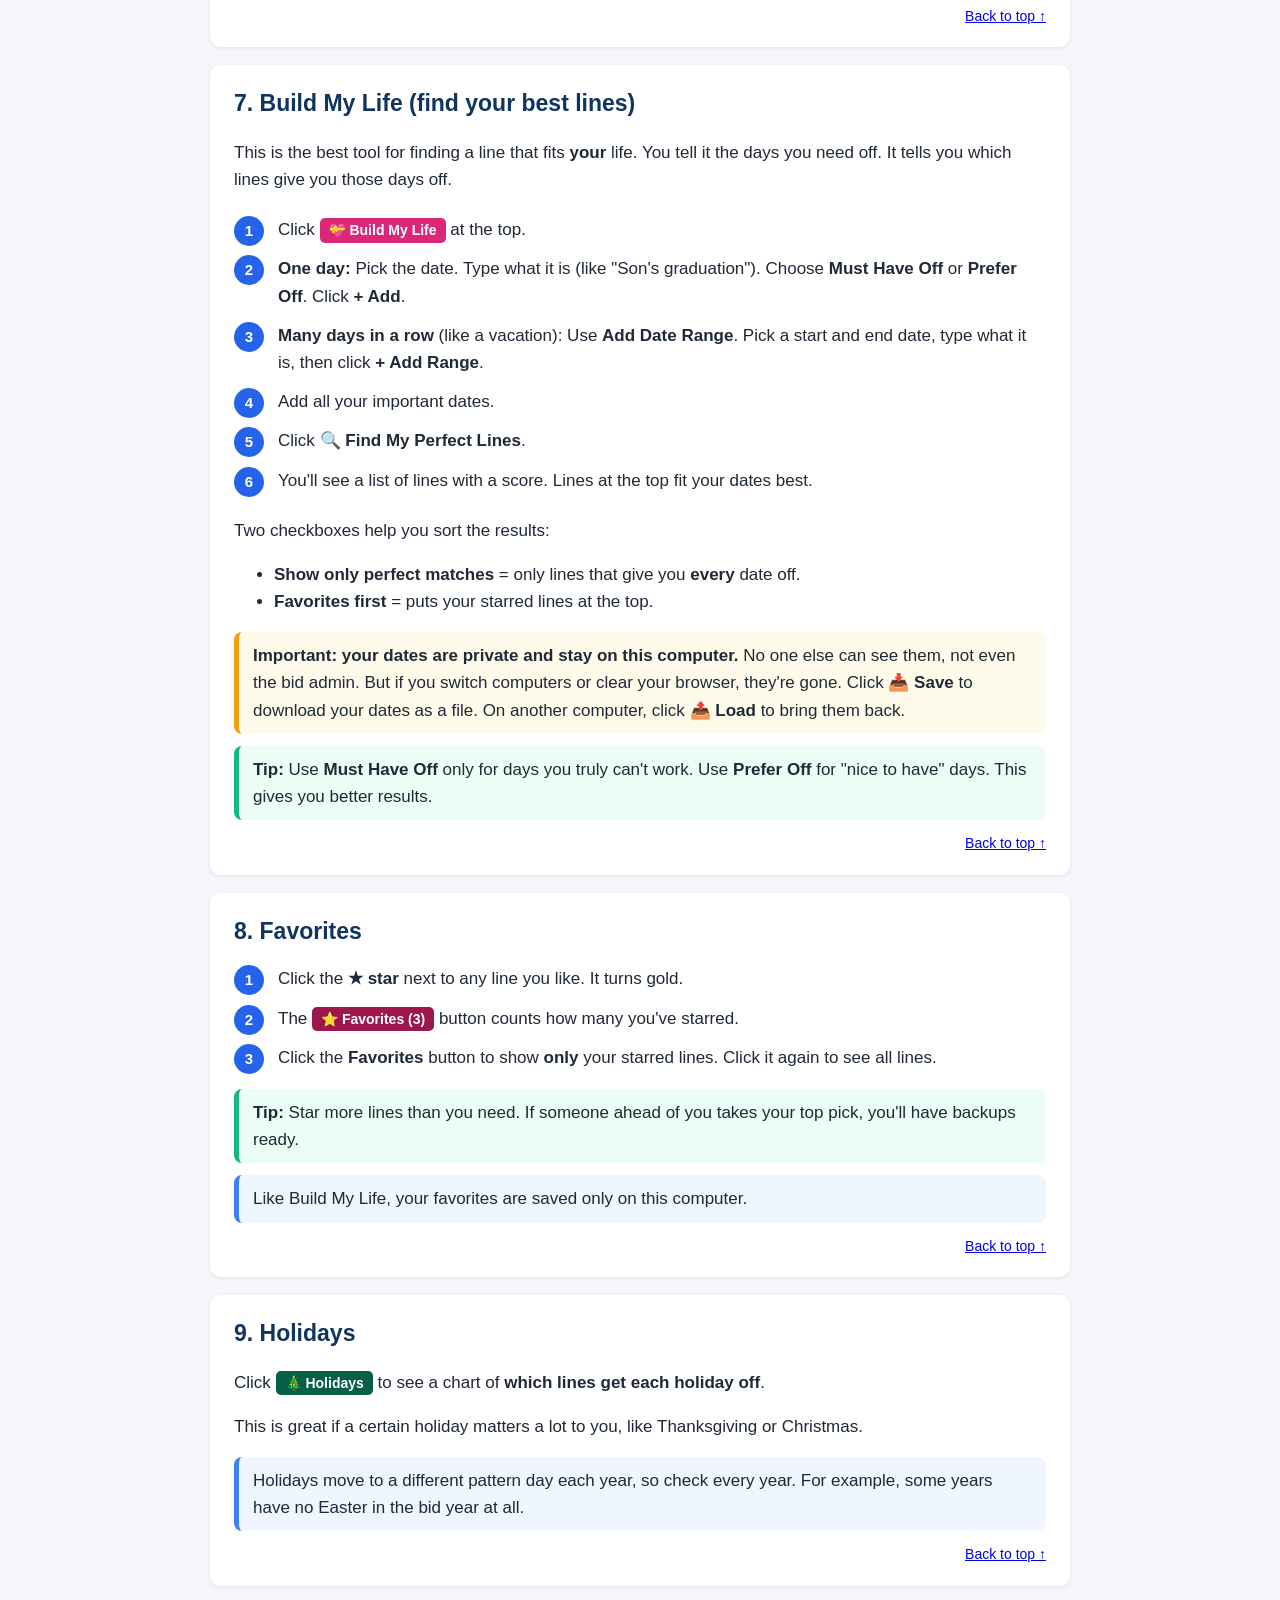
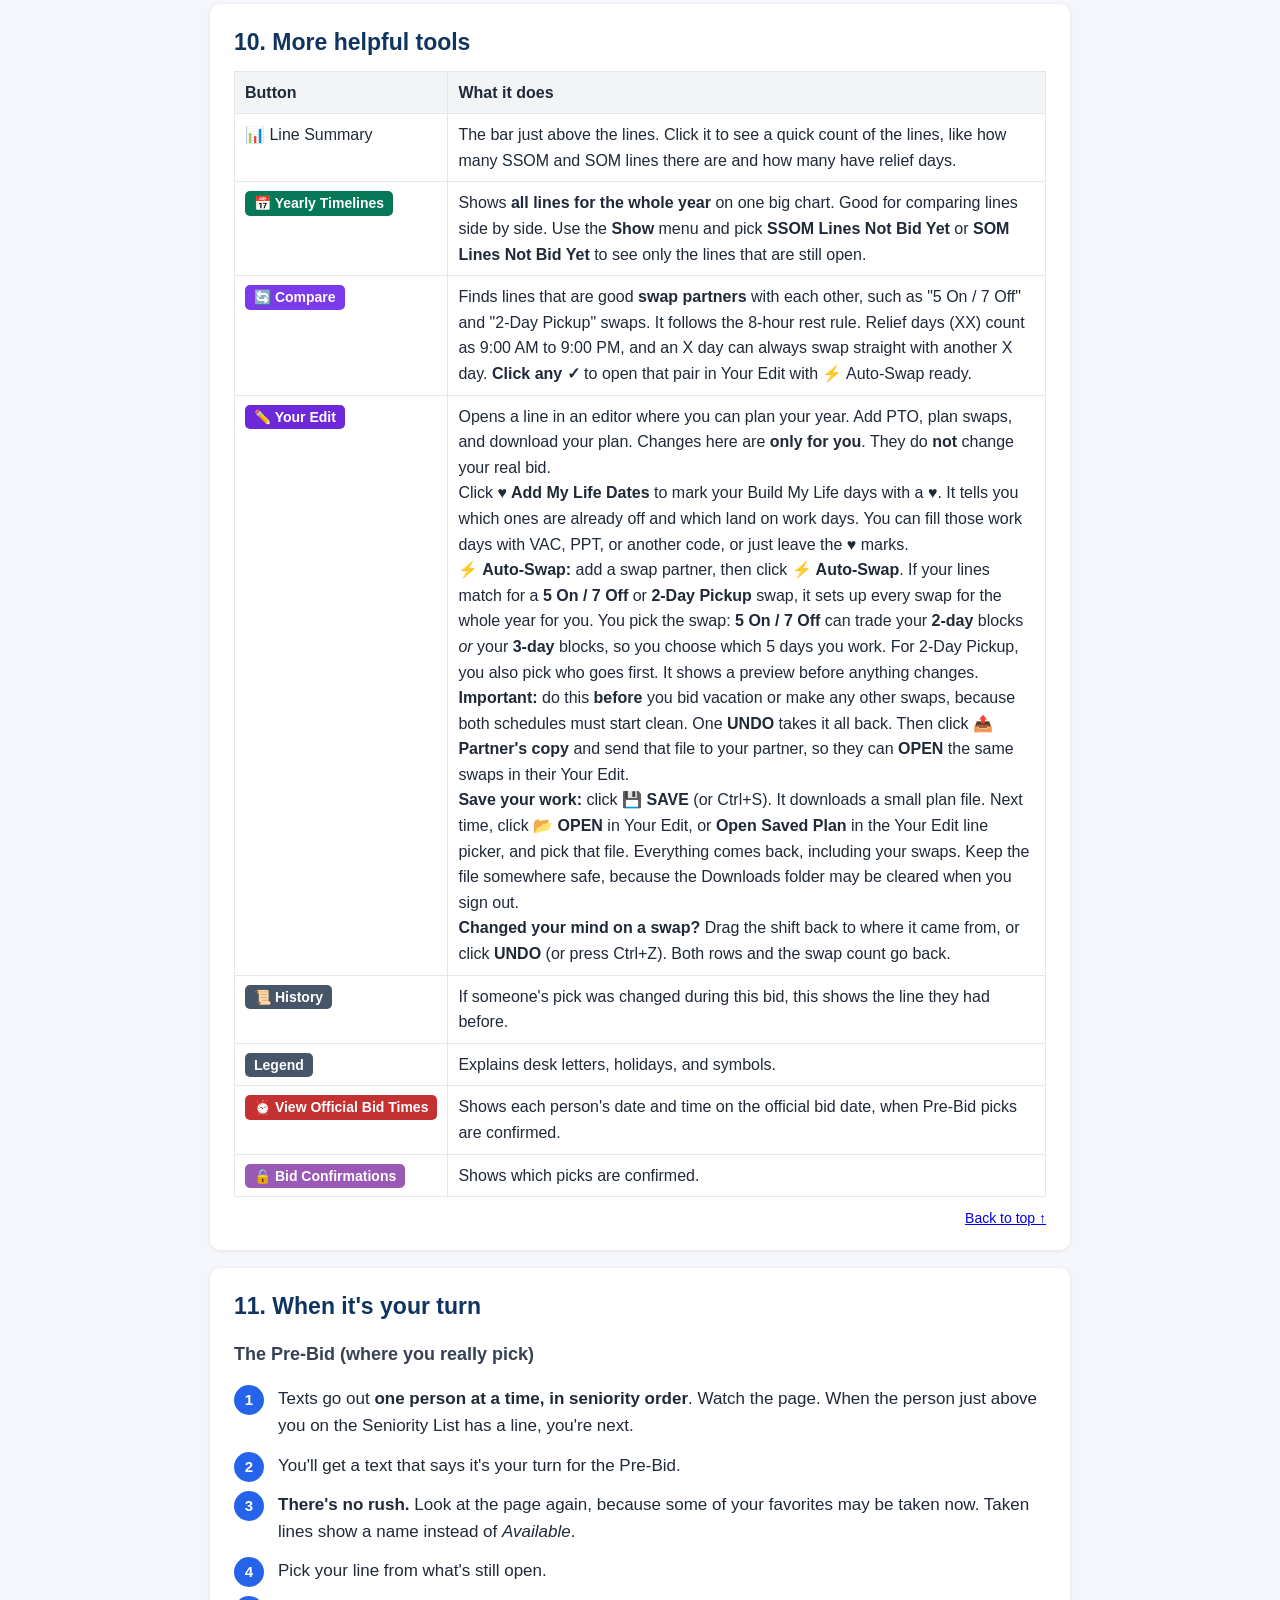
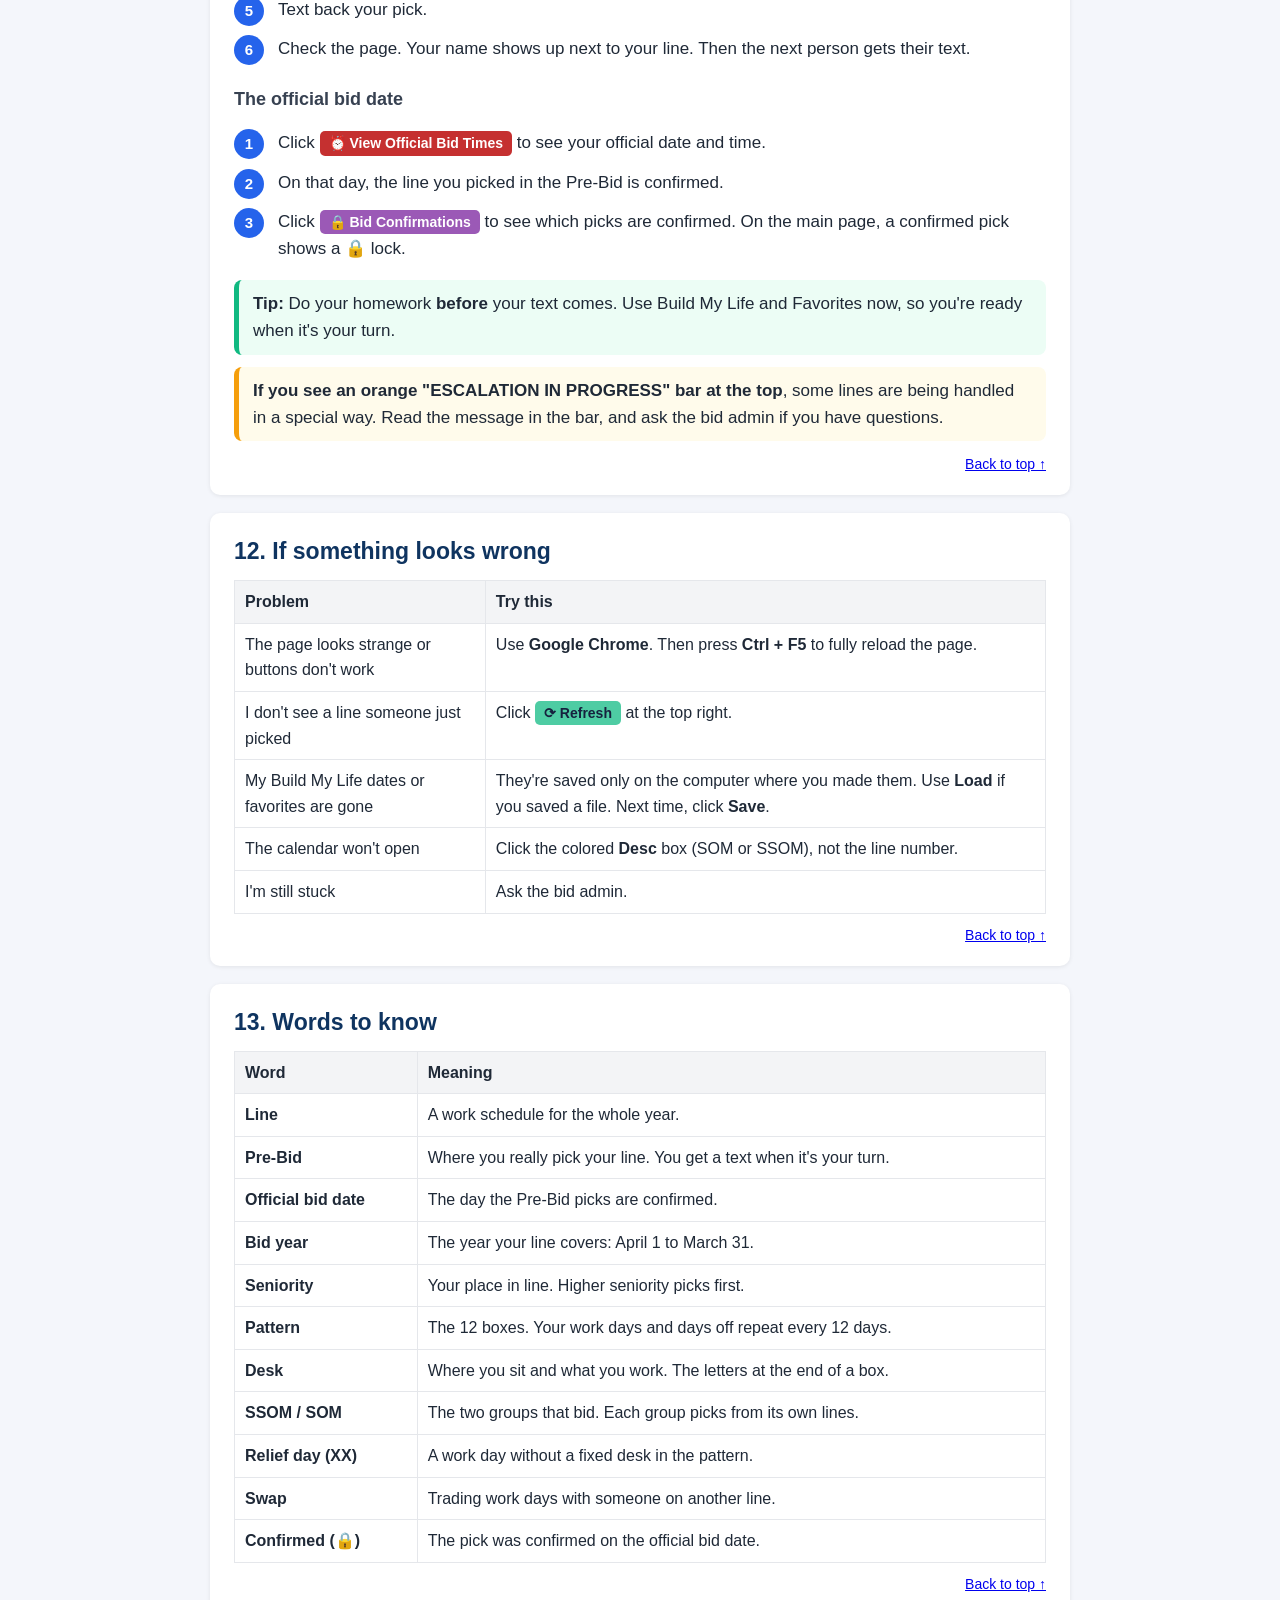
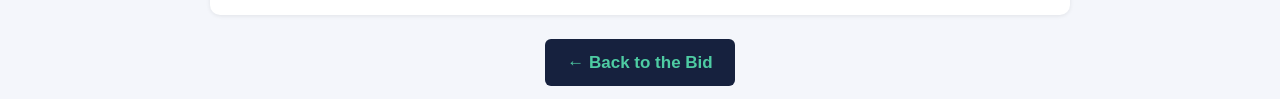
==== commit 8b2c6766: "Add files via upload" ====
--- a/help.html
+++ b/help.html
@@ -302,7 +302,7 @@
         <tr><td>&#128202; Line Summary</td><td>The bar just above the lines. Click it to see a quick count of the lines, like how many SSOM and SOM lines there are and how many have relief days.</td></tr>
         <tr><td><span class="btnlook b-time">&#128197; Yearly Timelines</span></td><td>Shows <b>all lines for the whole year</b> on one big chart. Good for comparing lines side by side. Use the <b>Show</b> menu and pick <b>SSOM Lines Not Bid Yet</b> or <b>SOM Lines Not Bid Yet</b> to see only the lines that are still open.</td></tr>
         <tr><td><span class="btnlook b-cmp">&#128260; Compare</span></td><td>Finds lines that are good <b>swap partners</b> with each other, such as "5 On / 7 Off" and "2-Day Pickup" swaps. It follows the 8-hour rest rule. Relief days (XX) count as 9:00 AM to 9:00 PM, and an X day can always swap straight with another X day. <b>Click any &#10003;</b> to open that pair in Your Edit with &#9889; Auto-Swap ready.</td></tr>
-        <tr><td><span class="btnlook b-edit">&#9999;&#65039; Your Edit</span></td><td>Opens a line in an editor where you can plan your year. Add PTO, plan swaps, and download your plan. Changes here are <b>only for you</b>. They do <b>not</b> change your real bid.<br>Click <b>&#9829; Add My Life Dates</b> to mark your Build My Life days with a &#9829;. It tells you which ones are already off and which land on work days. You can fill those work days with VAC, PPT, or another code, or just leave the &#9829; marks.<br><b>&#9889; Auto-Swap:</b> add a swap partner, then click <b>&#9889; Auto-Swap</b>. If your lines match for a <b>5 On / 7 Off</b> or <b>2-Day Pickup</b> swap, it sets up every swap for the whole year for you. You pick the swap, and for 2-Day Pickup, who goes first. It shows a preview before anything changes. <b>Important:</b> do this <b>before</b> you bid vacation or make any other swaps, because both schedules must start clean. One <b>UNDO</b> takes it all back. Then click <b>&#128228; Partner's copy</b> and send that file to your partner, so they can <b>OPEN</b> the same swaps in their Your Edit.<br><b>Save your work:</b> click <b>&#128190; SAVE</b> (or Ctrl+S). It downloads a small plan file. Next time, click <b>&#128194; OPEN</b> in Your Edit, or <b>Open Saved Plan</b> in the Your Edit line picker, and pick that file. Everything comes back, including your swaps. Keep the file somewhere safe, because the Downloads folder may be cleared when you sign out.<br><b>Changed your mind on a swap?</b> Drag the shift back to where it came from, or click <b>UNDO</b> (or press Ctrl+Z). Both rows and the swap count go back.</td></tr>
+        <tr><td><span class="btnlook b-edit">&#9999;&#65039; Your Edit</span></td><td>Opens a line in an editor where you can plan your year. Add PTO, plan swaps, and download your plan. Changes here are <b>only for you</b>. They do <b>not</b> change your real bid.<br>Click <b>&#9829; Add My Life Dates</b> to mark your Build My Life days with a &#9829;. It tells you which ones are already off and which land on work days. You can fill those work days with VAC, PPT, or another code, or just leave the &#9829; marks.<br><b>&#9889; Auto-Swap:</b> add a swap partner, then click <b>&#9889; Auto-Swap</b>. If your lines match for a <b>5 On / 7 Off</b> or <b>2-Day Pickup</b> swap, it sets up every swap for the whole year for you. You pick the swap: <b>5 On / 7 Off</b> can trade your <b>2-day</b> blocks <i>or</i> your <b>3-day</b> blocks, so you choose which 5 days you work. For 2-Day Pickup, you also pick who goes first. It shows a preview before anything changes. <b>Important:</b> do this <b>before</b> you bid vacation or make any other swaps, because both schedules must start clean. One <b>UNDO</b> takes it all back. Then click <b>&#128228; Partner's copy</b> and send that file to your partner, so they can <b>OPEN</b> the same swaps in their Your Edit.<br><b>Save your work:</b> click <b>&#128190; SAVE</b> (or Ctrl+S). It downloads a small plan file. Next time, click <b>&#128194; OPEN</b> in Your Edit, or <b>Open Saved Plan</b> in the Your Edit line picker, and pick that file. Everything comes back, including your swaps. Keep the file somewhere safe, because the Downloads folder may be cleared when you sign out.<br><b>Changed your mind on a swap?</b> Drag the shift back to where it came from, or click <b>UNDO</b> (or press Ctrl+Z). Both rows and the swap count go back.</td></tr>
         <tr><td><span class="btnlook">&#128220; History</span></td><td>If someone's pick was changed during this bid, this shows the line they had before.</td></tr>
         <tr><td><span class="btnlook">Legend</span></td><td>Explains desk letters, holidays, and symbols.</td></tr>
         <tr><td><span class="btnlook b-red">&#9200; View Official Bid Times</span></td><td>Shows each person's date and time on the official bid date, when Pre-Bid picks are confirmed.</td></tr>
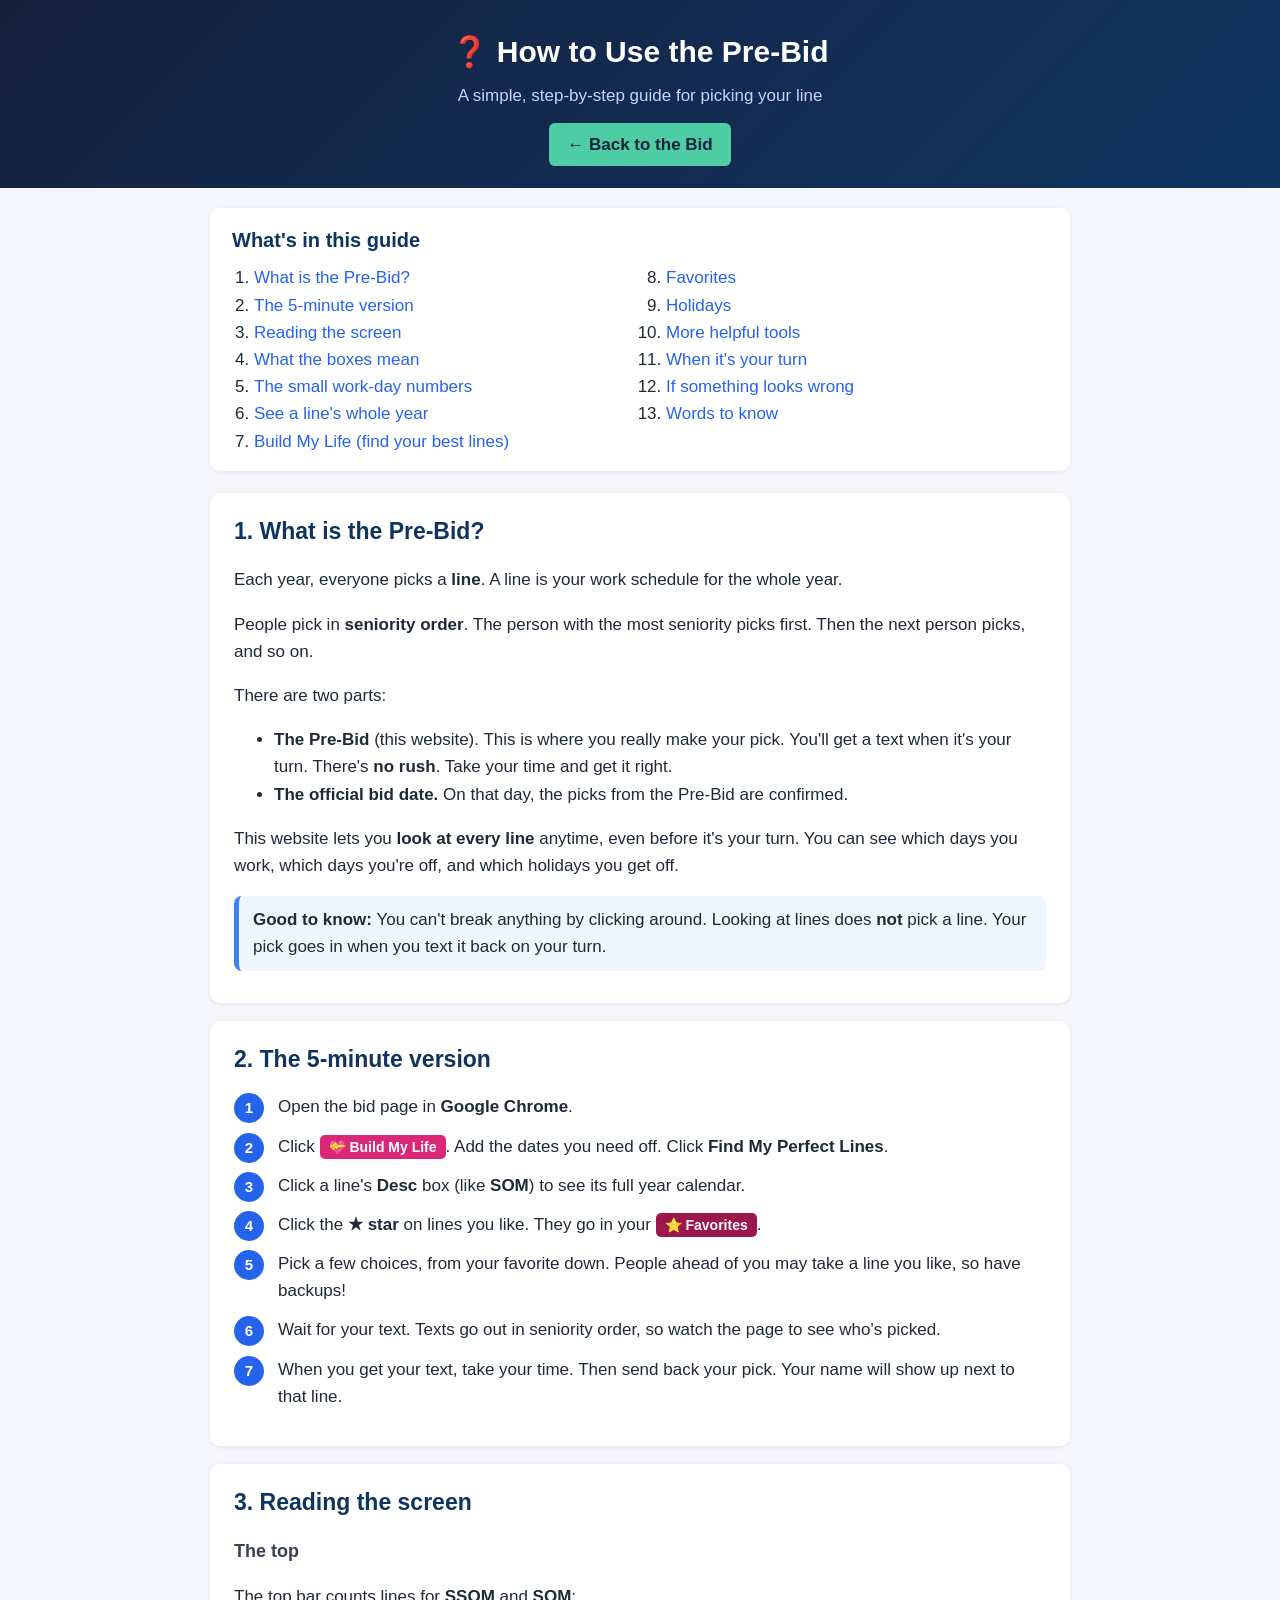
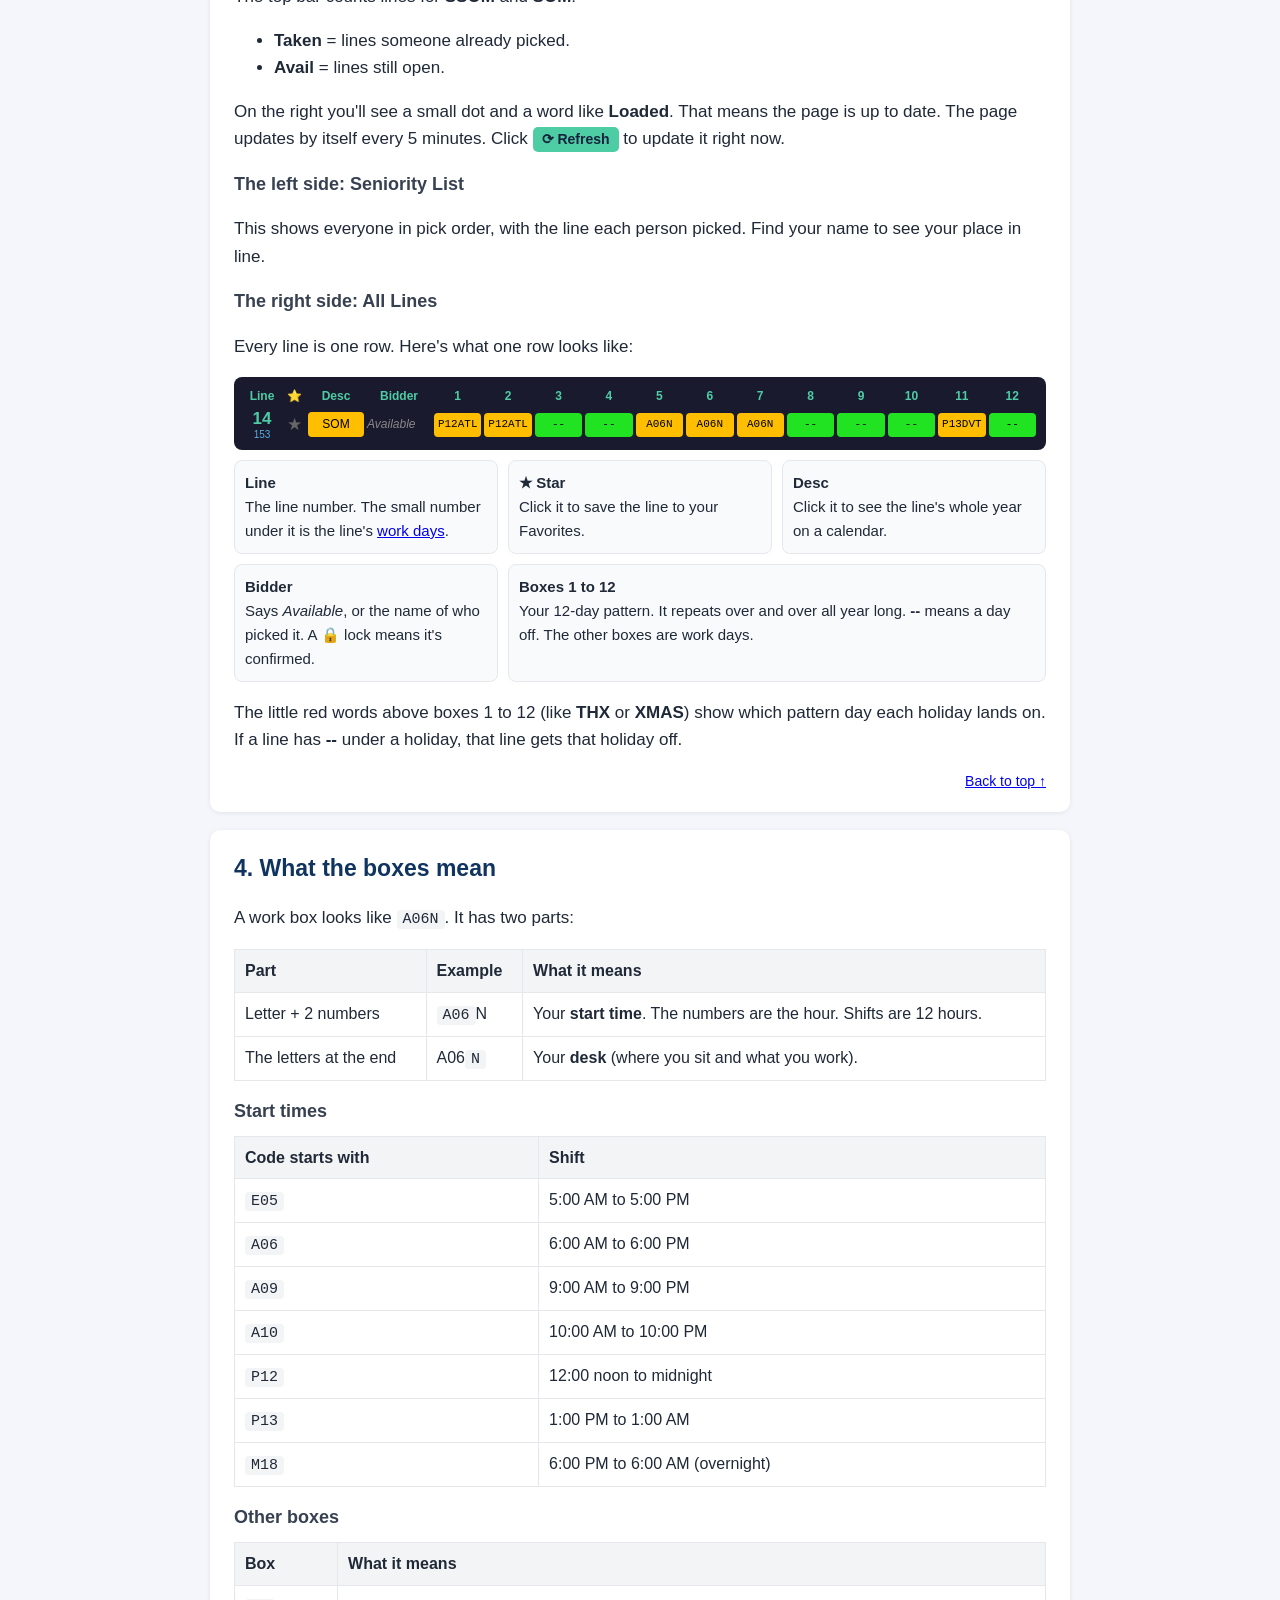
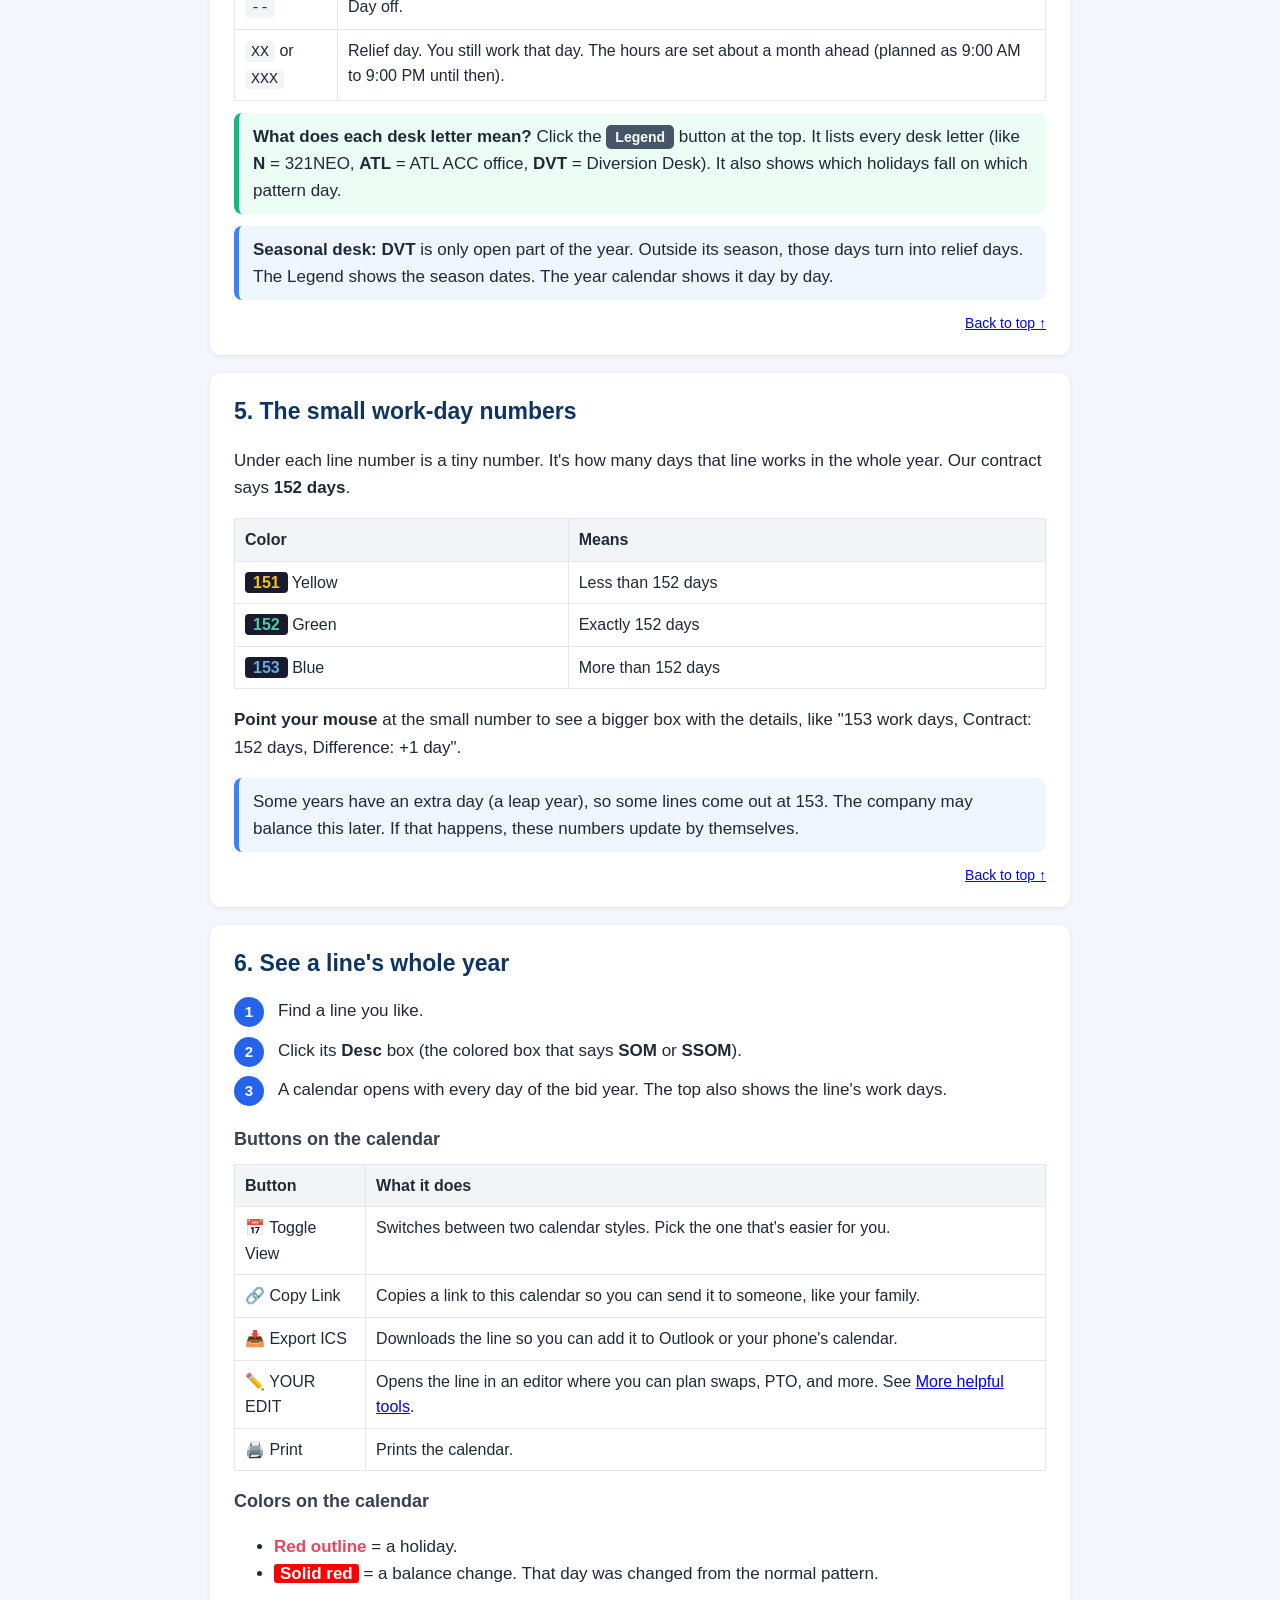
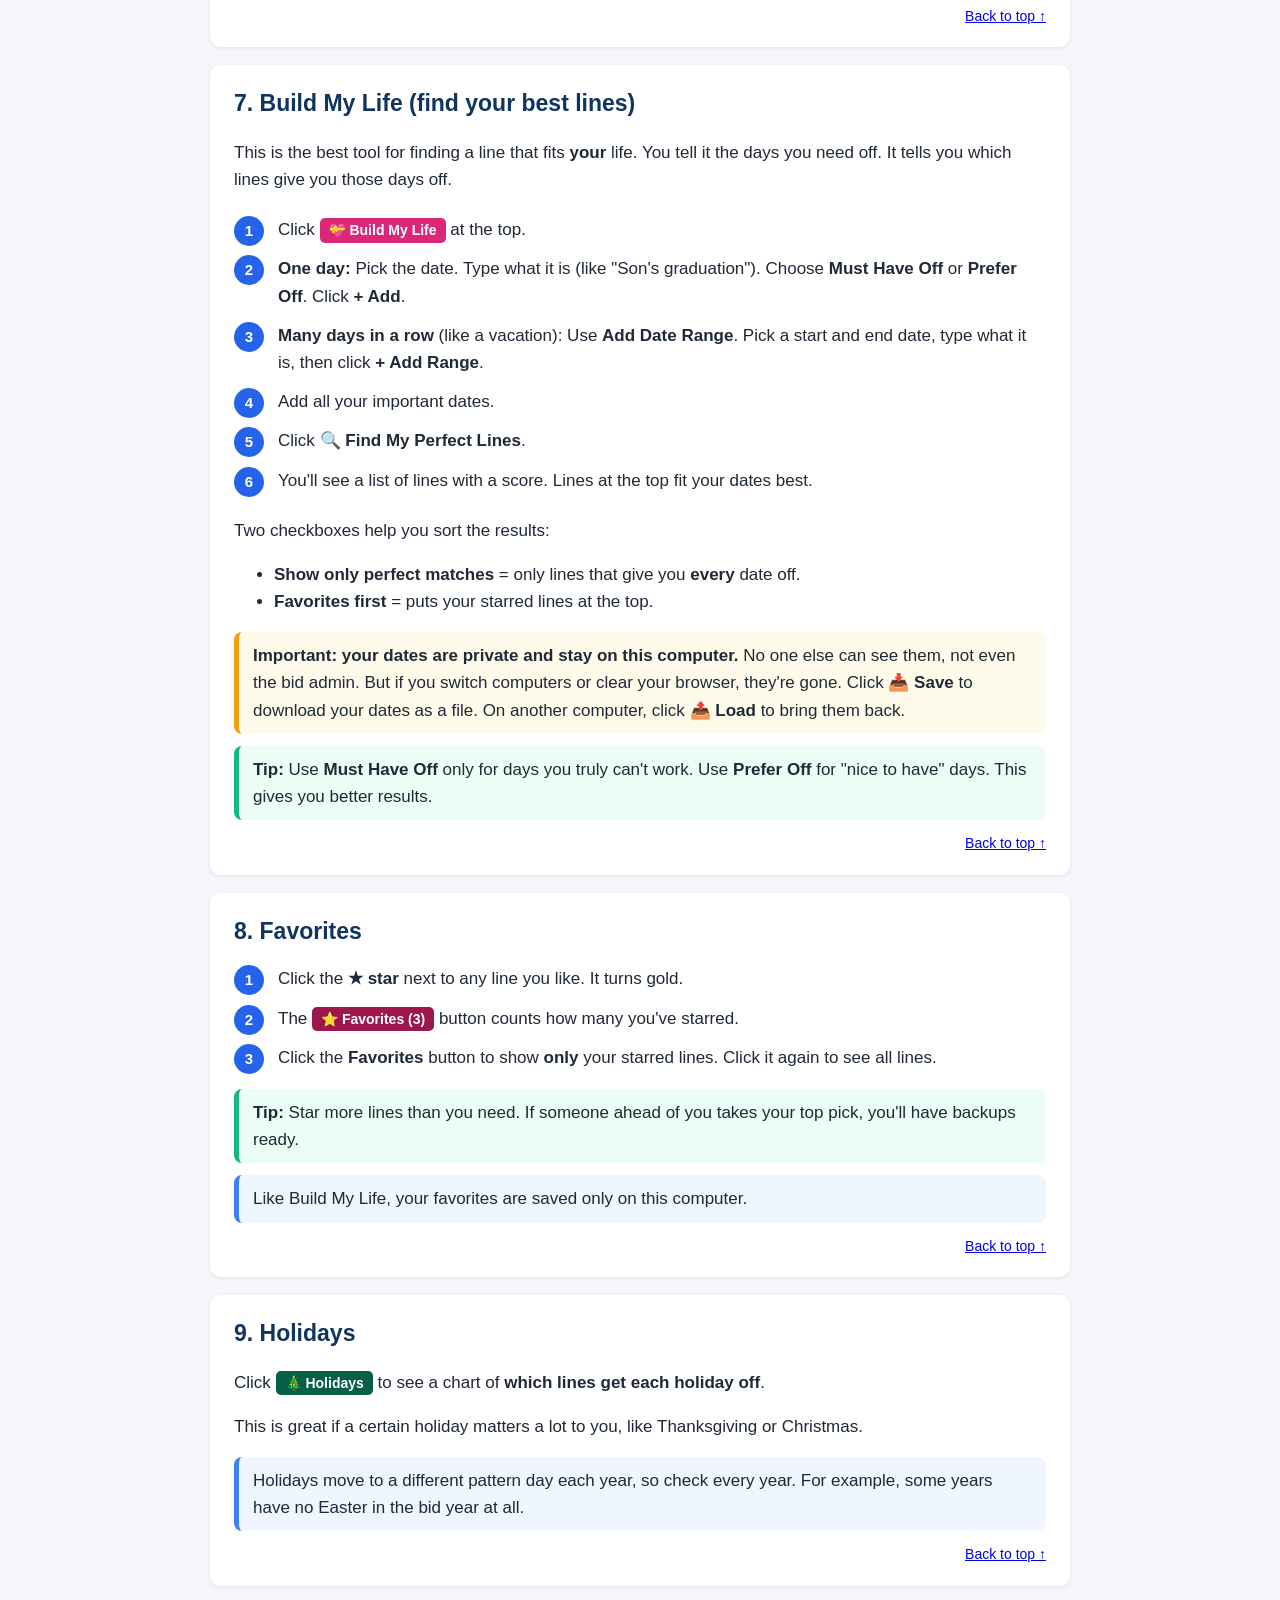
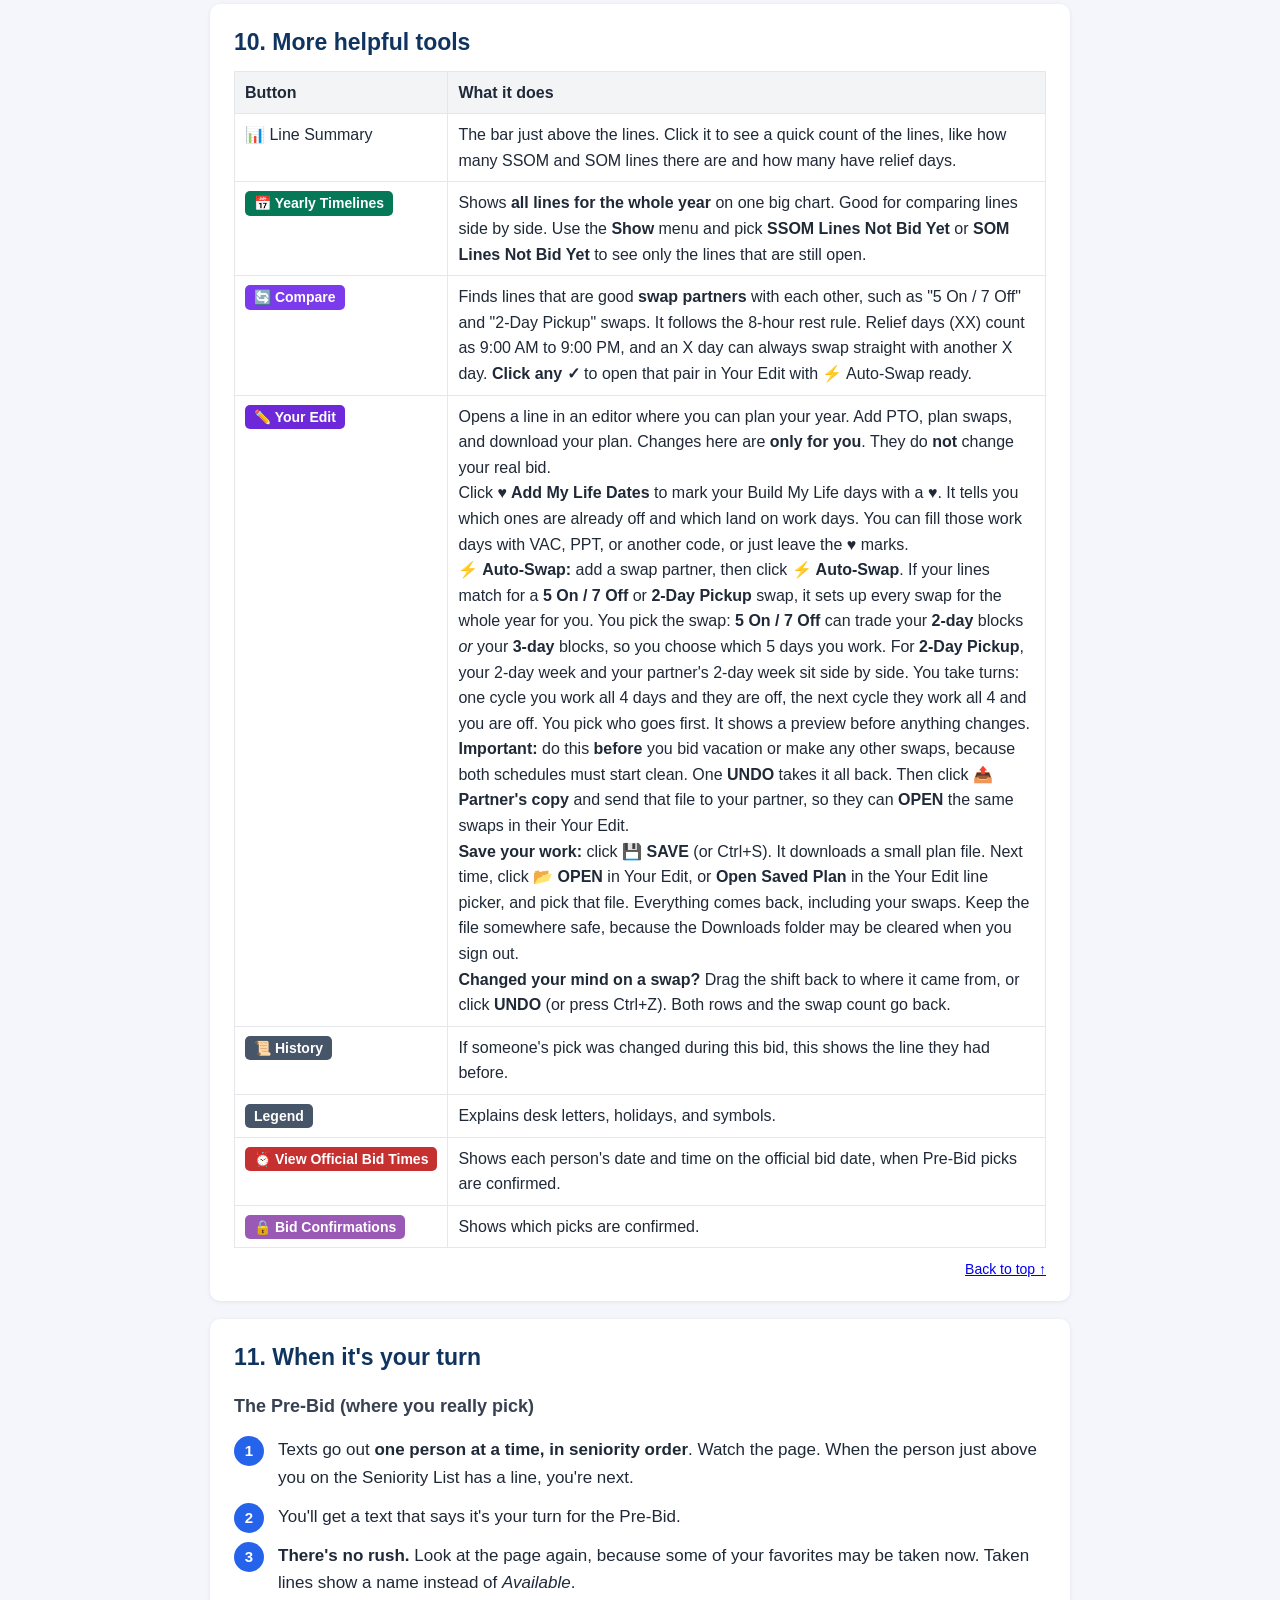
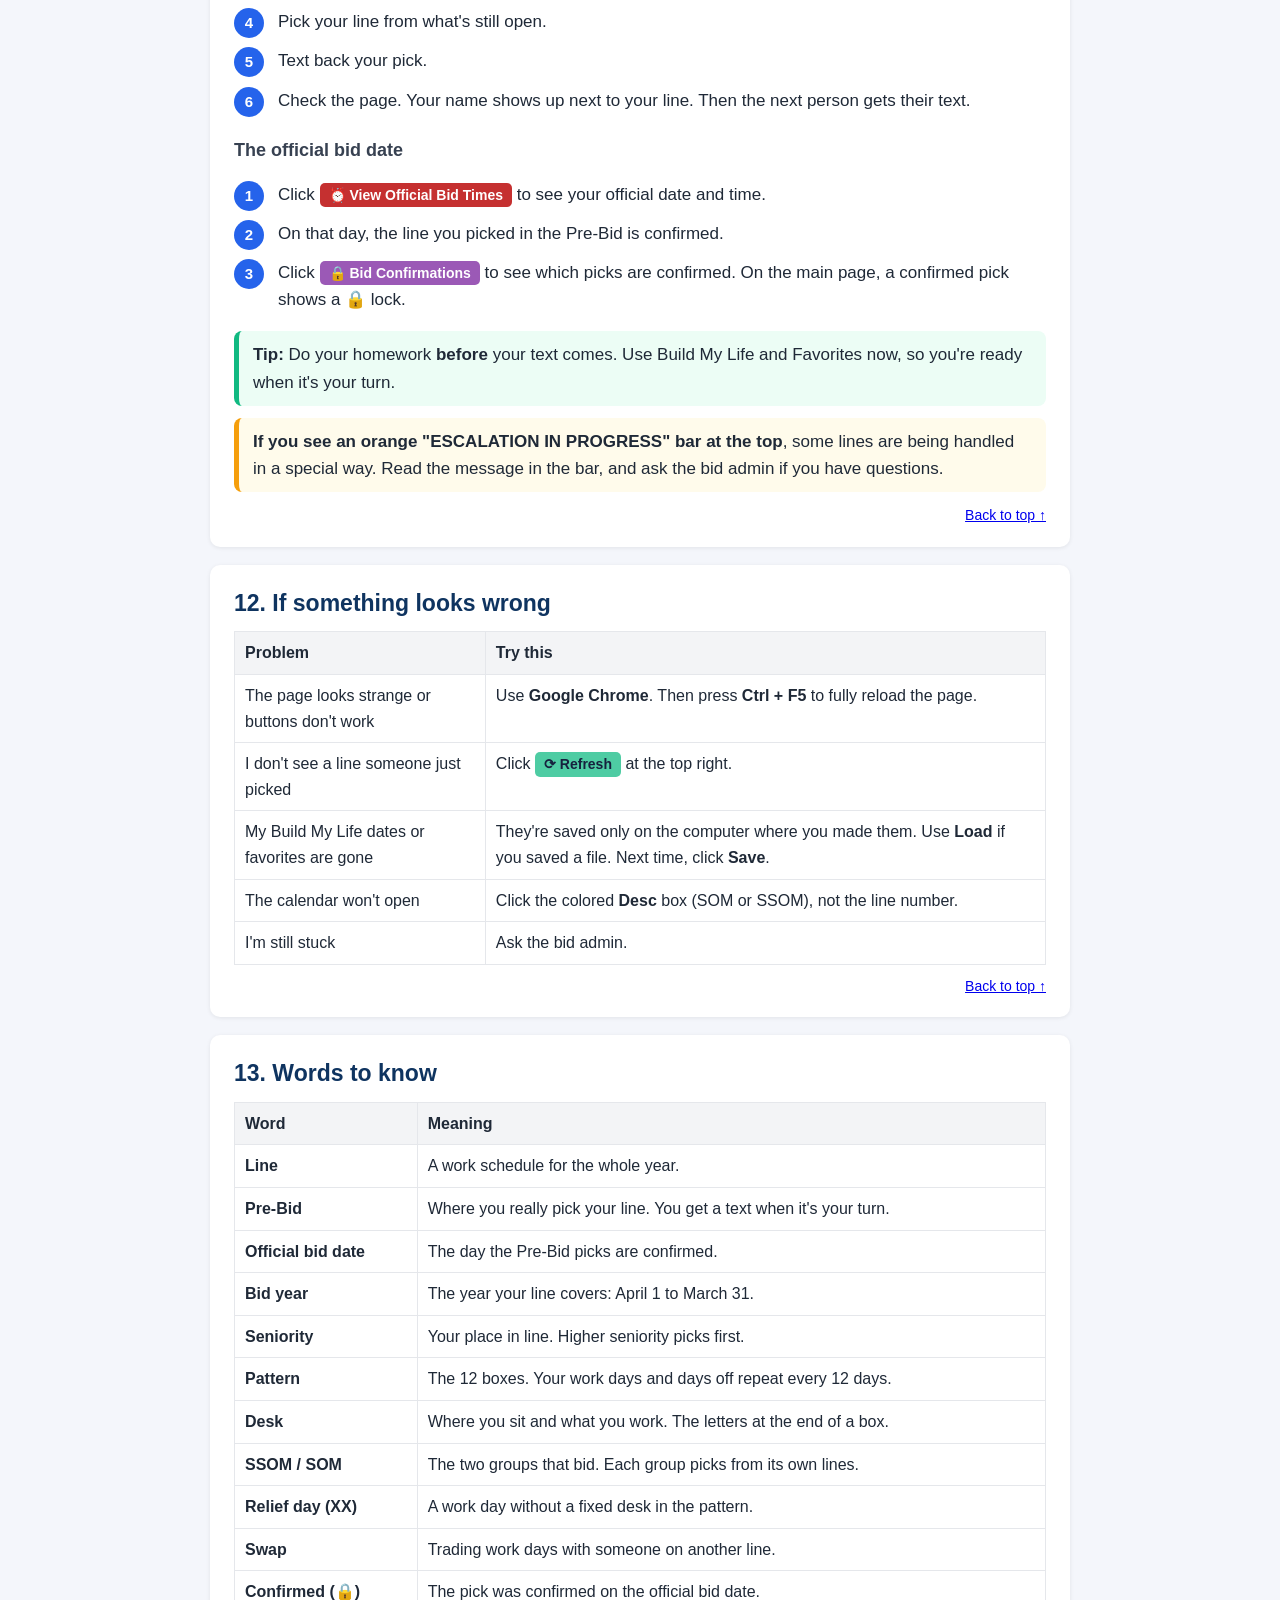
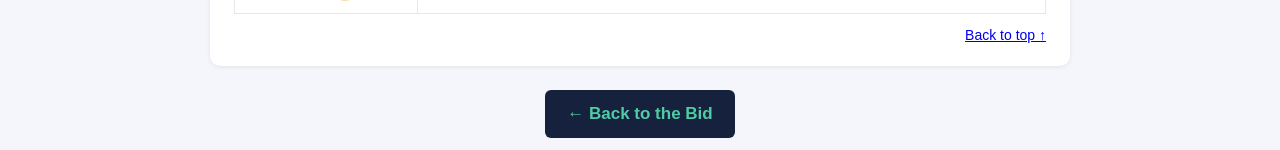
==== commit 81f8f872: "Add files via upload" ====
--- a/help.html
+++ b/help.html
@@ -302,7 +302,7 @@
         <tr><td>&#128202; Line Summary</td><td>The bar just above the lines. Click it to see a quick count of the lines, like how many SSOM and SOM lines there are and how many have relief days.</td></tr>
         <tr><td><span class="btnlook b-time">&#128197; Yearly Timelines</span></td><td>Shows <b>all lines for the whole year</b> on one big chart. Good for comparing lines side by side. Use the <b>Show</b> menu and pick <b>SSOM Lines Not Bid Yet</b> or <b>SOM Lines Not Bid Yet</b> to see only the lines that are still open.</td></tr>
         <tr><td><span class="btnlook b-cmp">&#128260; Compare</span></td><td>Finds lines that are good <b>swap partners</b> with each other, such as "5 On / 7 Off" and "2-Day Pickup" swaps. It follows the 8-hour rest rule. Relief days (XX) count as 9:00 AM to 9:00 PM, and an X day can always swap straight with another X day. <b>Click any &#10003;</b> to open that pair in Your Edit with &#9889; Auto-Swap ready.</td></tr>
-        <tr><td><span class="btnlook b-edit">&#9999;&#65039; Your Edit</span></td><td>Opens a line in an editor where you can plan your year. Add PTO, plan swaps, and download your plan. Changes here are <b>only for you</b>. They do <b>not</b> change your real bid.<br>Click <b>&#9829; Add My Life Dates</b> to mark your Build My Life days with a &#9829;. It tells you which ones are already off and which land on work days. You can fill those work days with VAC, PPT, or another code, or just leave the &#9829; marks.<br><b>&#9889; Auto-Swap:</b> add a swap partner, then click <b>&#9889; Auto-Swap</b>. If your lines match for a <b>5 On / 7 Off</b> or <b>2-Day Pickup</b> swap, it sets up every swap for the whole year for you. You pick the swap: <b>5 On / 7 Off</b> can trade your <b>2-day</b> blocks <i>or</i> your <b>3-day</b> blocks, so you choose which 5 days you work. For 2-Day Pickup, you also pick who goes first. It shows a preview before anything changes. <b>Important:</b> do this <b>before</b> you bid vacation or make any other swaps, because both schedules must start clean. One <b>UNDO</b> takes it all back. Then click <b>&#128228; Partner's copy</b> and send that file to your partner, so they can <b>OPEN</b> the same swaps in their Your Edit.<br><b>Save your work:</b> click <b>&#128190; SAVE</b> (or Ctrl+S). It downloads a small plan file. Next time, click <b>&#128194; OPEN</b> in Your Edit, or <b>Open Saved Plan</b> in the Your Edit line picker, and pick that file. Everything comes back, including your swaps. Keep the file somewhere safe, because the Downloads folder may be cleared when you sign out.<br><b>Changed your mind on a swap?</b> Drag the shift back to where it came from, or click <b>UNDO</b> (or press Ctrl+Z). Both rows and the swap count go back.</td></tr>
+        <tr><td><span class="btnlook b-edit">&#9999;&#65039; Your Edit</span></td><td>Opens a line in an editor where you can plan your year. Add PTO, plan swaps, and download your plan. Changes here are <b>only for you</b>. They do <b>not</b> change your real bid.<br>Click <b>&#9829; Add My Life Dates</b> to mark your Build My Life days with a &#9829;. It tells you which ones are already off and which land on work days. You can fill those work days with VAC, PPT, or another code, or just leave the &#9829; marks.<br><b>&#9889; Auto-Swap:</b> add a swap partner, then click <b>&#9889; Auto-Swap</b>. If your lines match for a <b>5 On / 7 Off</b> or <b>2-Day Pickup</b> swap, it sets up every swap for the whole year for you. You pick the swap: <b>5 On / 7 Off</b> can trade your <b>2-day</b> blocks <i>or</i> your <b>3-day</b> blocks, so you choose which 5 days you work. For <b>2-Day Pickup</b>, your 2-day week and your partner's 2-day week sit side by side. You take turns: one cycle you work all 4 days and they are off, the next cycle they work all 4 and you are off. You pick who goes first. It shows a preview before anything changes. <b>Important:</b> do this <b>before</b> you bid vacation or make any other swaps, because both schedules must start clean. One <b>UNDO</b> takes it all back. Then click <b>&#128228; Partner's copy</b> and send that file to your partner, so they can <b>OPEN</b> the same swaps in their Your Edit.<br><b>Save your work:</b> click <b>&#128190; SAVE</b> (or Ctrl+S). It downloads a small plan file. Next time, click <b>&#128194; OPEN</b> in Your Edit, or <b>Open Saved Plan</b> in the Your Edit line picker, and pick that file. Everything comes back, including your swaps. Keep the file somewhere safe, because the Downloads folder may be cleared when you sign out.<br><b>Changed your mind on a swap?</b> Drag the shift back to where it came from, or click <b>UNDO</b> (or press Ctrl+Z). Both rows and the swap count go back.</td></tr>
         <tr><td><span class="btnlook">&#128220; History</span></td><td>If someone's pick was changed during this bid, this shows the line they had before.</td></tr>
         <tr><td><span class="btnlook">Legend</span></td><td>Explains desk letters, holidays, and symbols.</td></tr>
         <tr><td><span class="btnlook b-red">&#9200; View Official Bid Times</span></td><td>Shows each person's date and time on the official bid date, when Pre-Bid picks are confirmed.</td></tr>
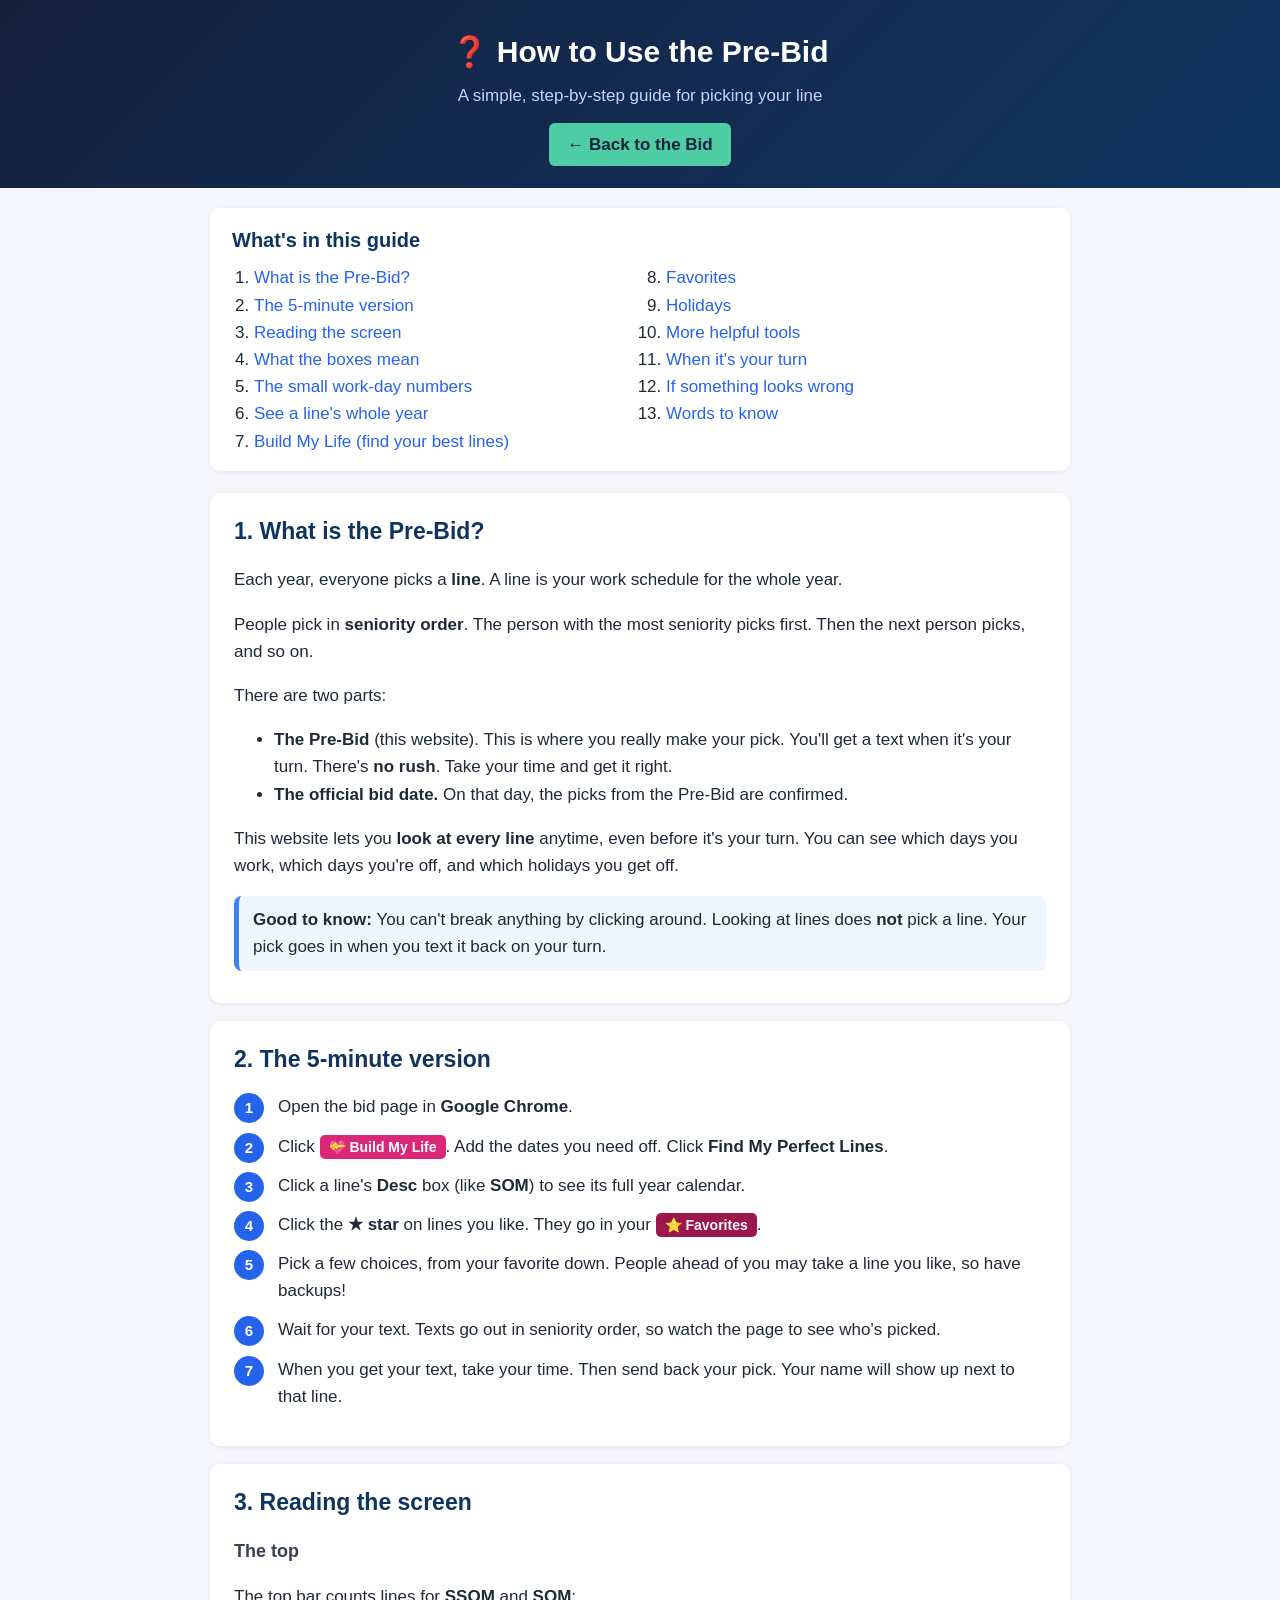
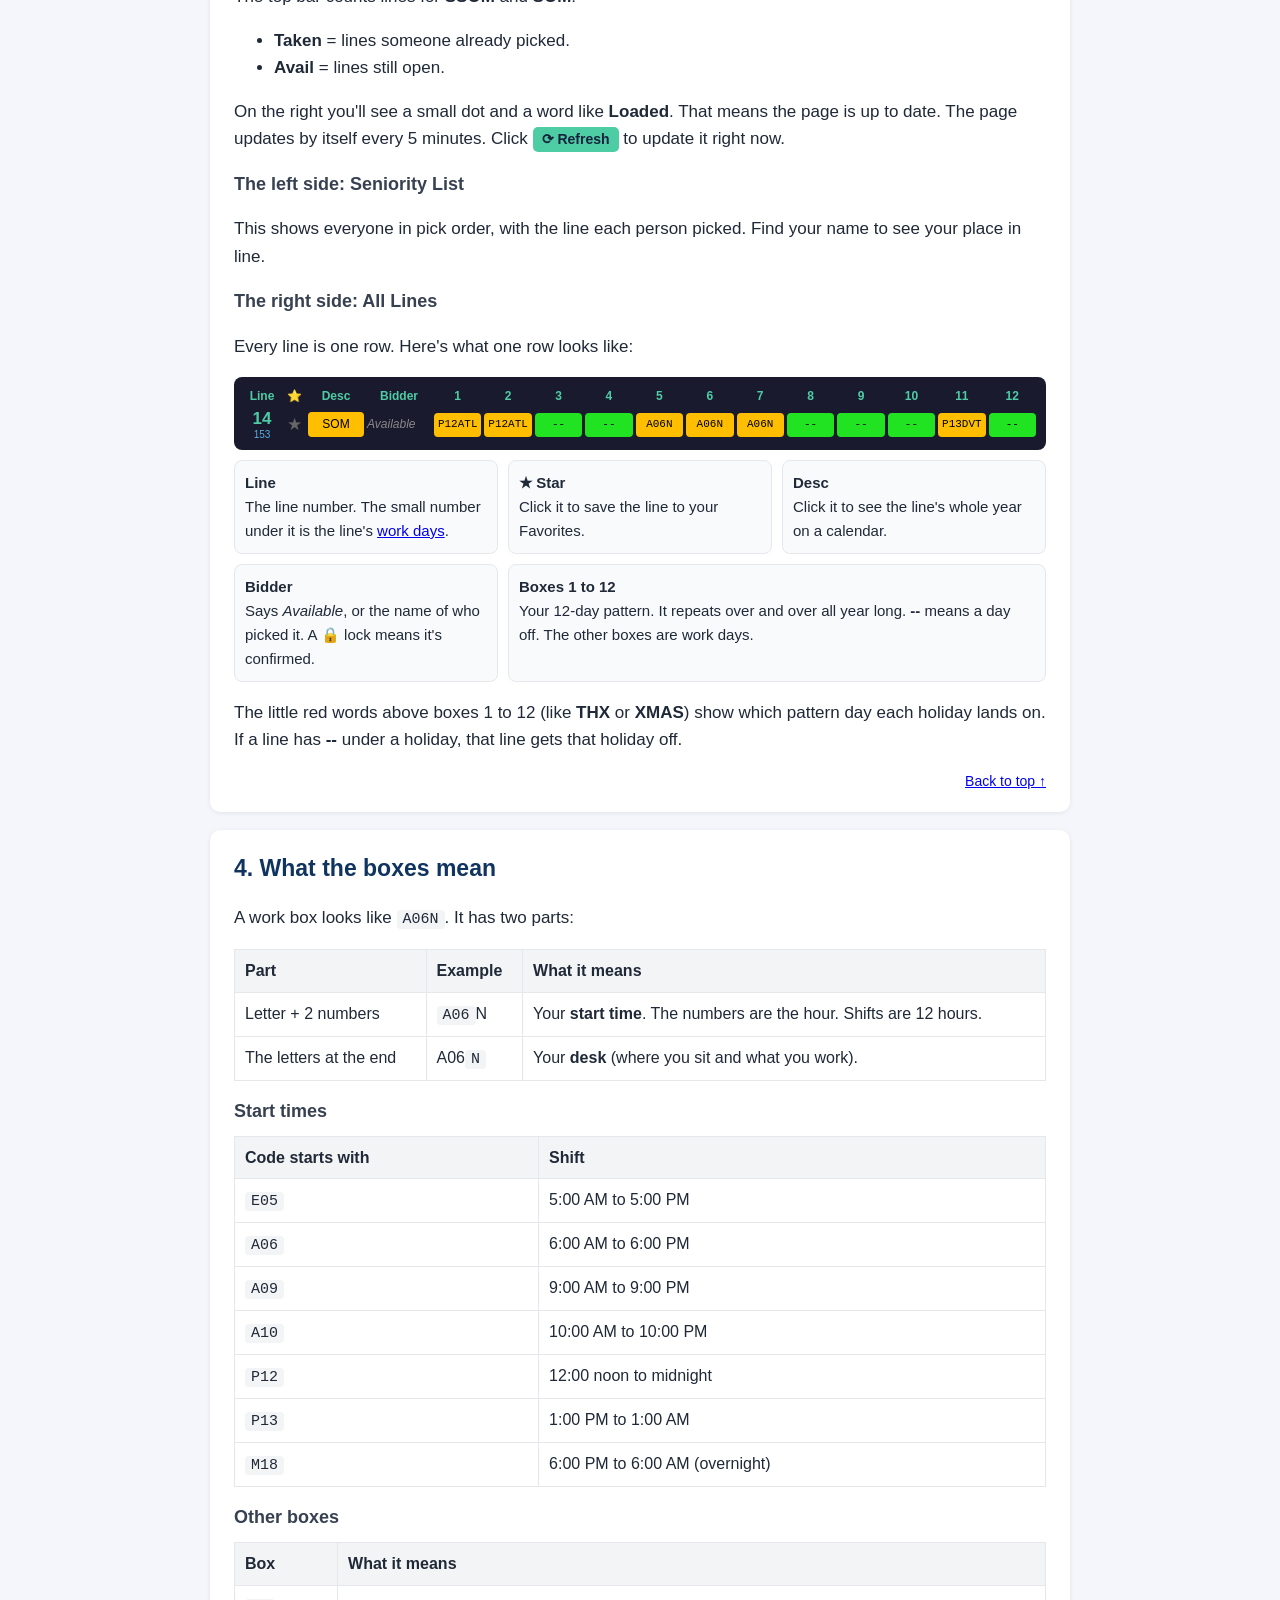
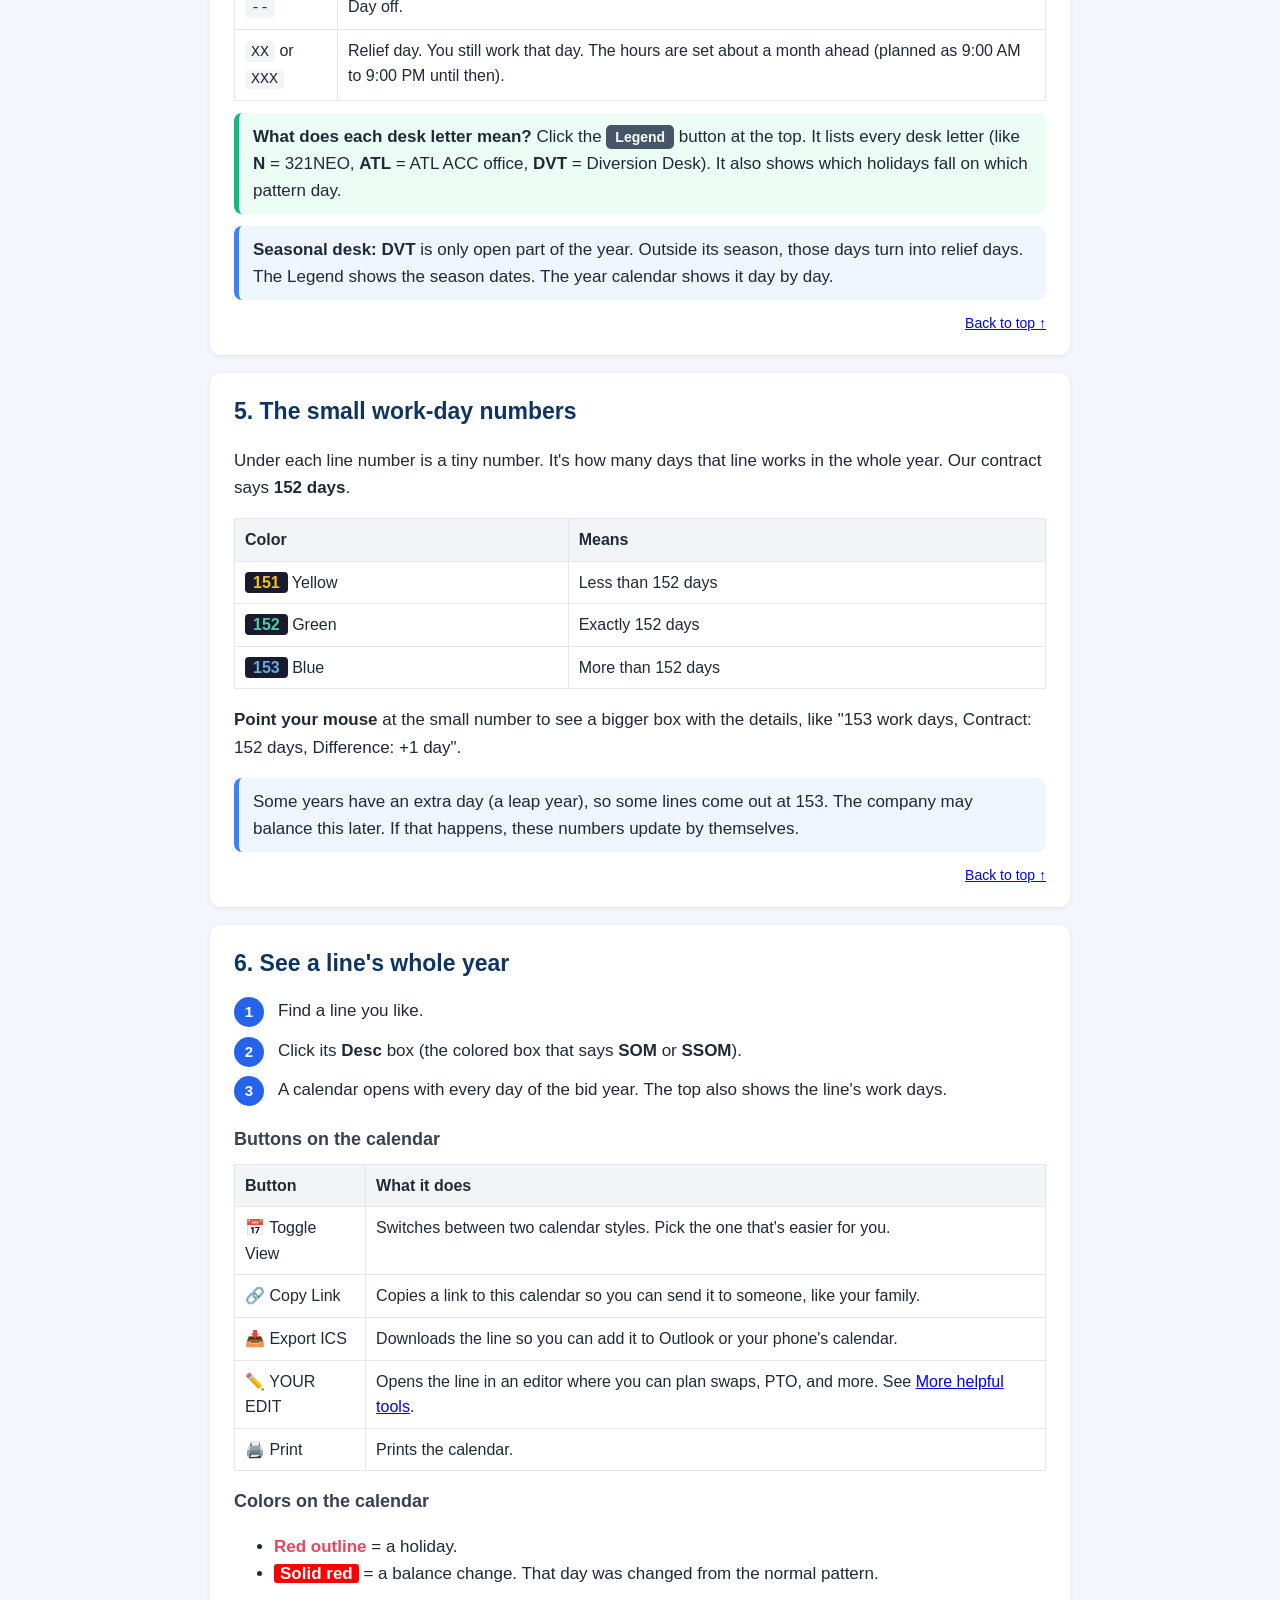
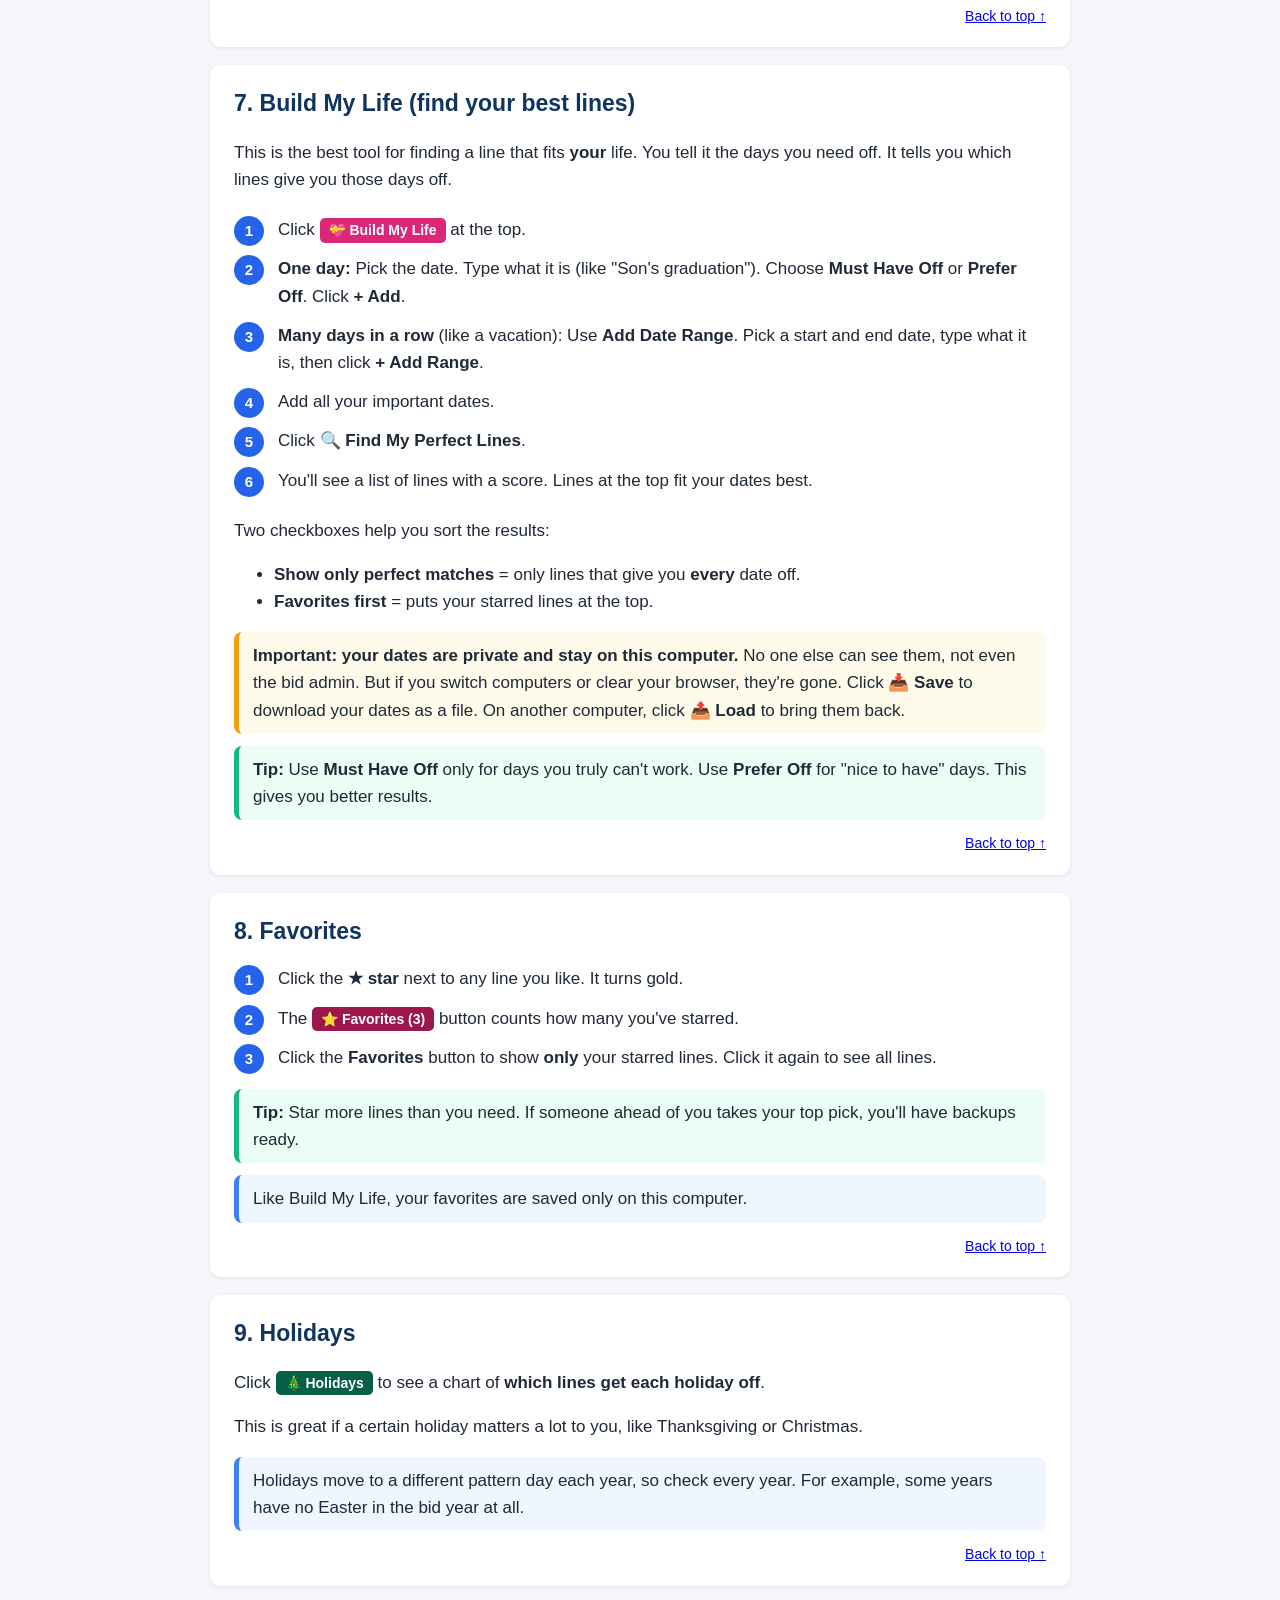
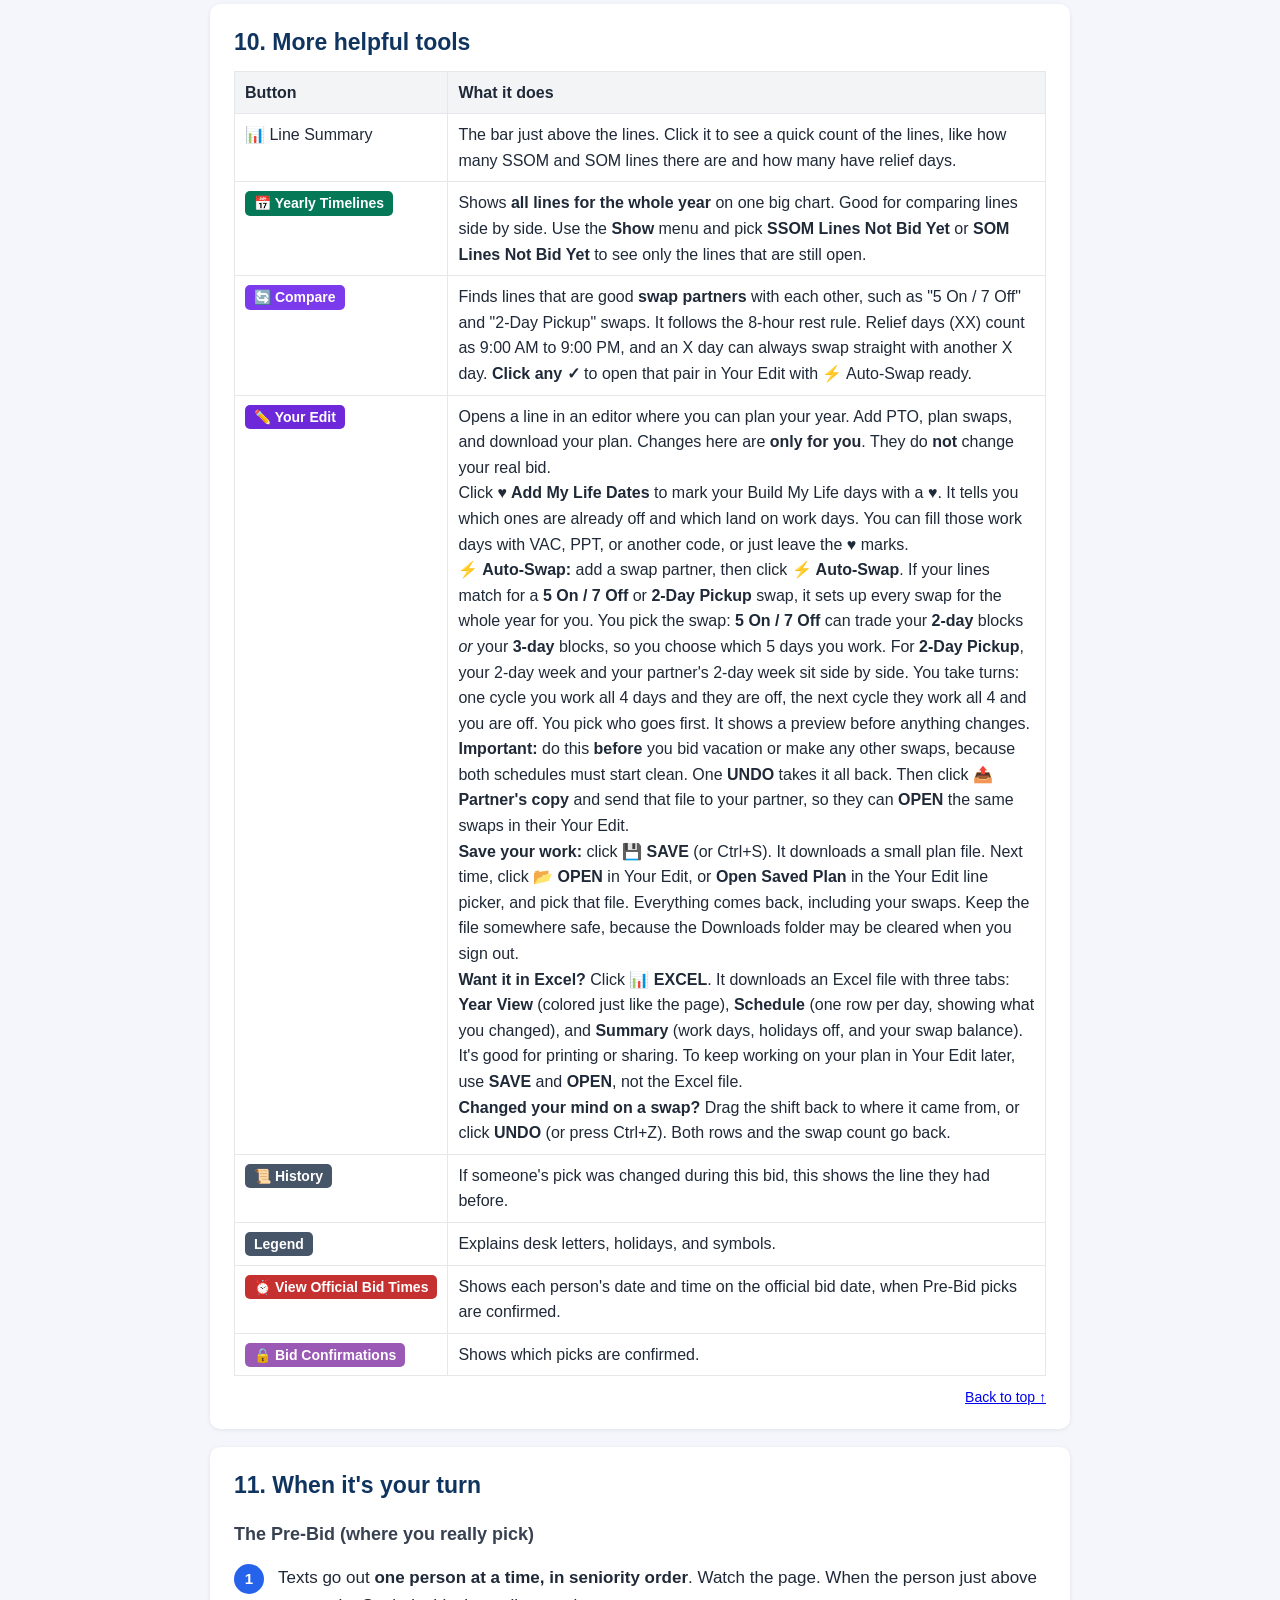
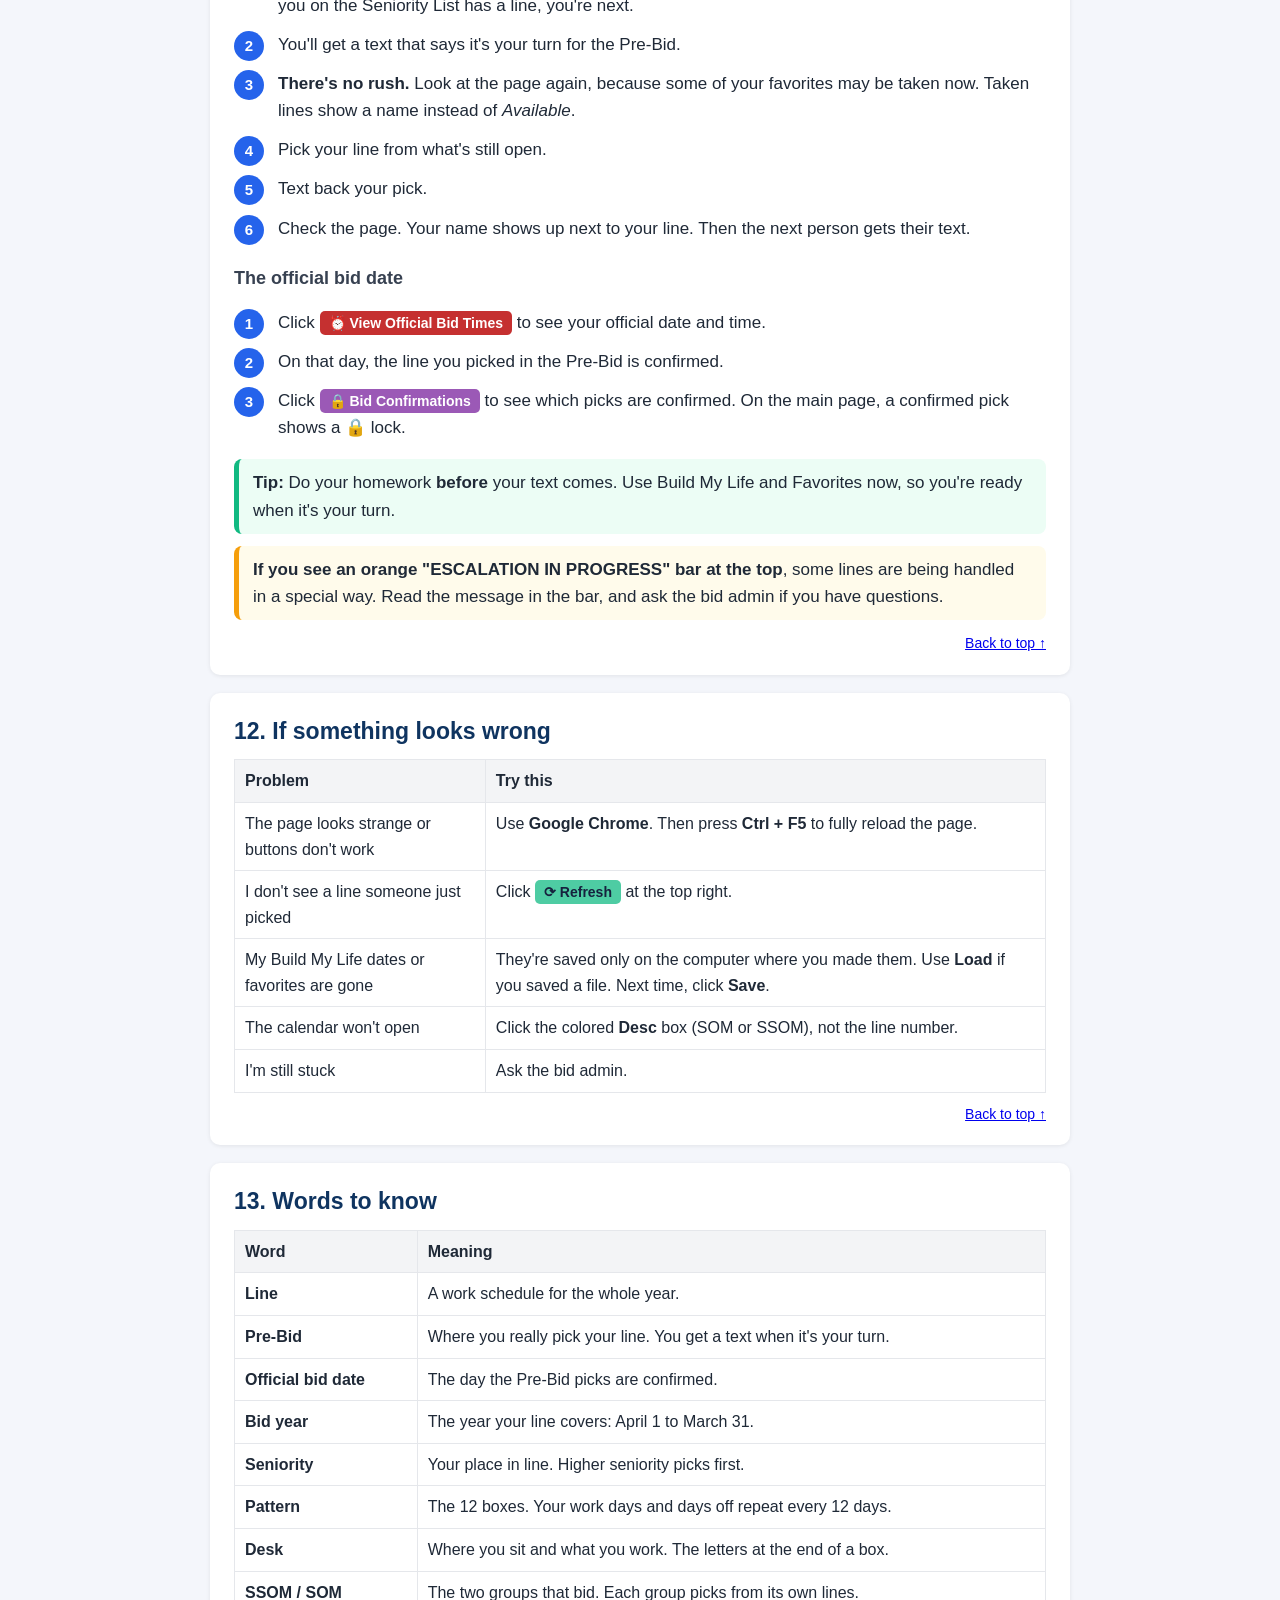
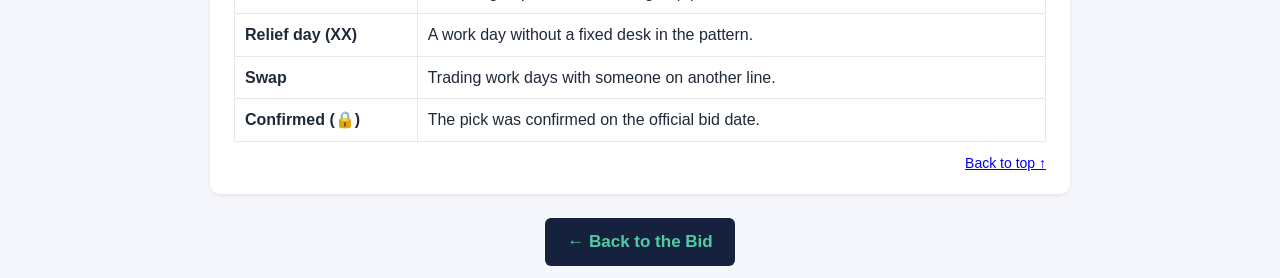
==== commit 15e186ce: "Add files via upload" ====
--- a/help.html
+++ b/help.html
@@ -302,7 +302,7 @@
         <tr><td>&#128202; Line Summary</td><td>The bar just above the lines. Click it to see a quick count of the lines, like how many SSOM and SOM lines there are and how many have relief days.</td></tr>
         <tr><td><span class="btnlook b-time">&#128197; Yearly Timelines</span></td><td>Shows <b>all lines for the whole year</b> on one big chart. Good for comparing lines side by side. Use the <b>Show</b> menu and pick <b>SSOM Lines Not Bid Yet</b> or <b>SOM Lines Not Bid Yet</b> to see only the lines that are still open.</td></tr>
         <tr><td><span class="btnlook b-cmp">&#128260; Compare</span></td><td>Finds lines that are good <b>swap partners</b> with each other, such as "5 On / 7 Off" and "2-Day Pickup" swaps. It follows the 8-hour rest rule. Relief days (XX) count as 9:00 AM to 9:00 PM, and an X day can always swap straight with another X day. <b>Click any &#10003;</b> to open that pair in Your Edit with &#9889; Auto-Swap ready.</td></tr>
-        <tr><td><span class="btnlook b-edit">&#9999;&#65039; Your Edit</span></td><td>Opens a line in an editor where you can plan your year. Add PTO, plan swaps, and download your plan. Changes here are <b>only for you</b>. They do <b>not</b> change your real bid.<br>Click <b>&#9829; Add My Life Dates</b> to mark your Build My Life days with a &#9829;. It tells you which ones are already off and which land on work days. You can fill those work days with VAC, PPT, or another code, or just leave the &#9829; marks.<br><b>&#9889; Auto-Swap:</b> add a swap partner, then click <b>&#9889; Auto-Swap</b>. If your lines match for a <b>5 On / 7 Off</b> or <b>2-Day Pickup</b> swap, it sets up every swap for the whole year for you. You pick the swap: <b>5 On / 7 Off</b> can trade your <b>2-day</b> blocks <i>or</i> your <b>3-day</b> blocks, so you choose which 5 days you work. For <b>2-Day Pickup</b>, your 2-day week and your partner's 2-day week sit side by side. You take turns: one cycle you work all 4 days and they are off, the next cycle they work all 4 and you are off. You pick who goes first. It shows a preview before anything changes. <b>Important:</b> do this <b>before</b> you bid vacation or make any other swaps, because both schedules must start clean. One <b>UNDO</b> takes it all back. Then click <b>&#128228; Partner's copy</b> and send that file to your partner, so they can <b>OPEN</b> the same swaps in their Your Edit.<br><b>Save your work:</b> click <b>&#128190; SAVE</b> (or Ctrl+S). It downloads a small plan file. Next time, click <b>&#128194; OPEN</b> in Your Edit, or <b>Open Saved Plan</b> in the Your Edit line picker, and pick that file. Everything comes back, including your swaps. Keep the file somewhere safe, because the Downloads folder may be cleared when you sign out.<br><b>Changed your mind on a swap?</b> Drag the shift back to where it came from, or click <b>UNDO</b> (or press Ctrl+Z). Both rows and the swap count go back.</td></tr>
+        <tr><td><span class="btnlook b-edit">&#9999;&#65039; Your Edit</span></td><td>Opens a line in an editor where you can plan your year. Add PTO, plan swaps, and download your plan. Changes here are <b>only for you</b>. They do <b>not</b> change your real bid.<br>Click <b>&#9829; Add My Life Dates</b> to mark your Build My Life days with a &#9829;. It tells you which ones are already off and which land on work days. You can fill those work days with VAC, PPT, or another code, or just leave the &#9829; marks.<br><b>&#9889; Auto-Swap:</b> add a swap partner, then click <b>&#9889; Auto-Swap</b>. If your lines match for a <b>5 On / 7 Off</b> or <b>2-Day Pickup</b> swap, it sets up every swap for the whole year for you. You pick the swap: <b>5 On / 7 Off</b> can trade your <b>2-day</b> blocks <i>or</i> your <b>3-day</b> blocks, so you choose which 5 days you work. For <b>2-Day Pickup</b>, your 2-day week and your partner's 2-day week sit side by side. You take turns: one cycle you work all 4 days and they are off, the next cycle they work all 4 and you are off. You pick who goes first. It shows a preview before anything changes. <b>Important:</b> do this <b>before</b> you bid vacation or make any other swaps, because both schedules must start clean. One <b>UNDO</b> takes it all back. Then click <b>&#128228; Partner's copy</b> and send that file to your partner, so they can <b>OPEN</b> the same swaps in their Your Edit.<br><b>Save your work:</b> click <b>&#128190; SAVE</b> (or Ctrl+S). It downloads a small plan file. Next time, click <b>&#128194; OPEN</b> in Your Edit, or <b>Open Saved Plan</b> in the Your Edit line picker, and pick that file. Everything comes back, including your swaps. Keep the file somewhere safe, because the Downloads folder may be cleared when you sign out.<br><b>Want it in Excel?</b> Click <b>&#128202; EXCEL</b>. It downloads an Excel file with three tabs: <b>Year View</b> (colored just like the page), <b>Schedule</b> (one row per day, showing what you changed), and <b>Summary</b> (work days, holidays off, and your swap balance). It's good for printing or sharing. To keep working on your plan in Your Edit later, use <b>SAVE</b> and <b>OPEN</b>, not the Excel file.<br><b>Changed your mind on a swap?</b> Drag the shift back to where it came from, or click <b>UNDO</b> (or press Ctrl+Z). Both rows and the swap count go back.</td></tr>
         <tr><td><span class="btnlook">&#128220; History</span></td><td>If someone's pick was changed during this bid, this shows the line they had before.</td></tr>
         <tr><td><span class="btnlook">Legend</span></td><td>Explains desk letters, holidays, and symbols.</td></tr>
         <tr><td><span class="btnlook b-red">&#9200; View Official Bid Times</span></td><td>Shows each person's date and time on the official bid date, when Pre-Bid picks are confirmed.</td></tr>
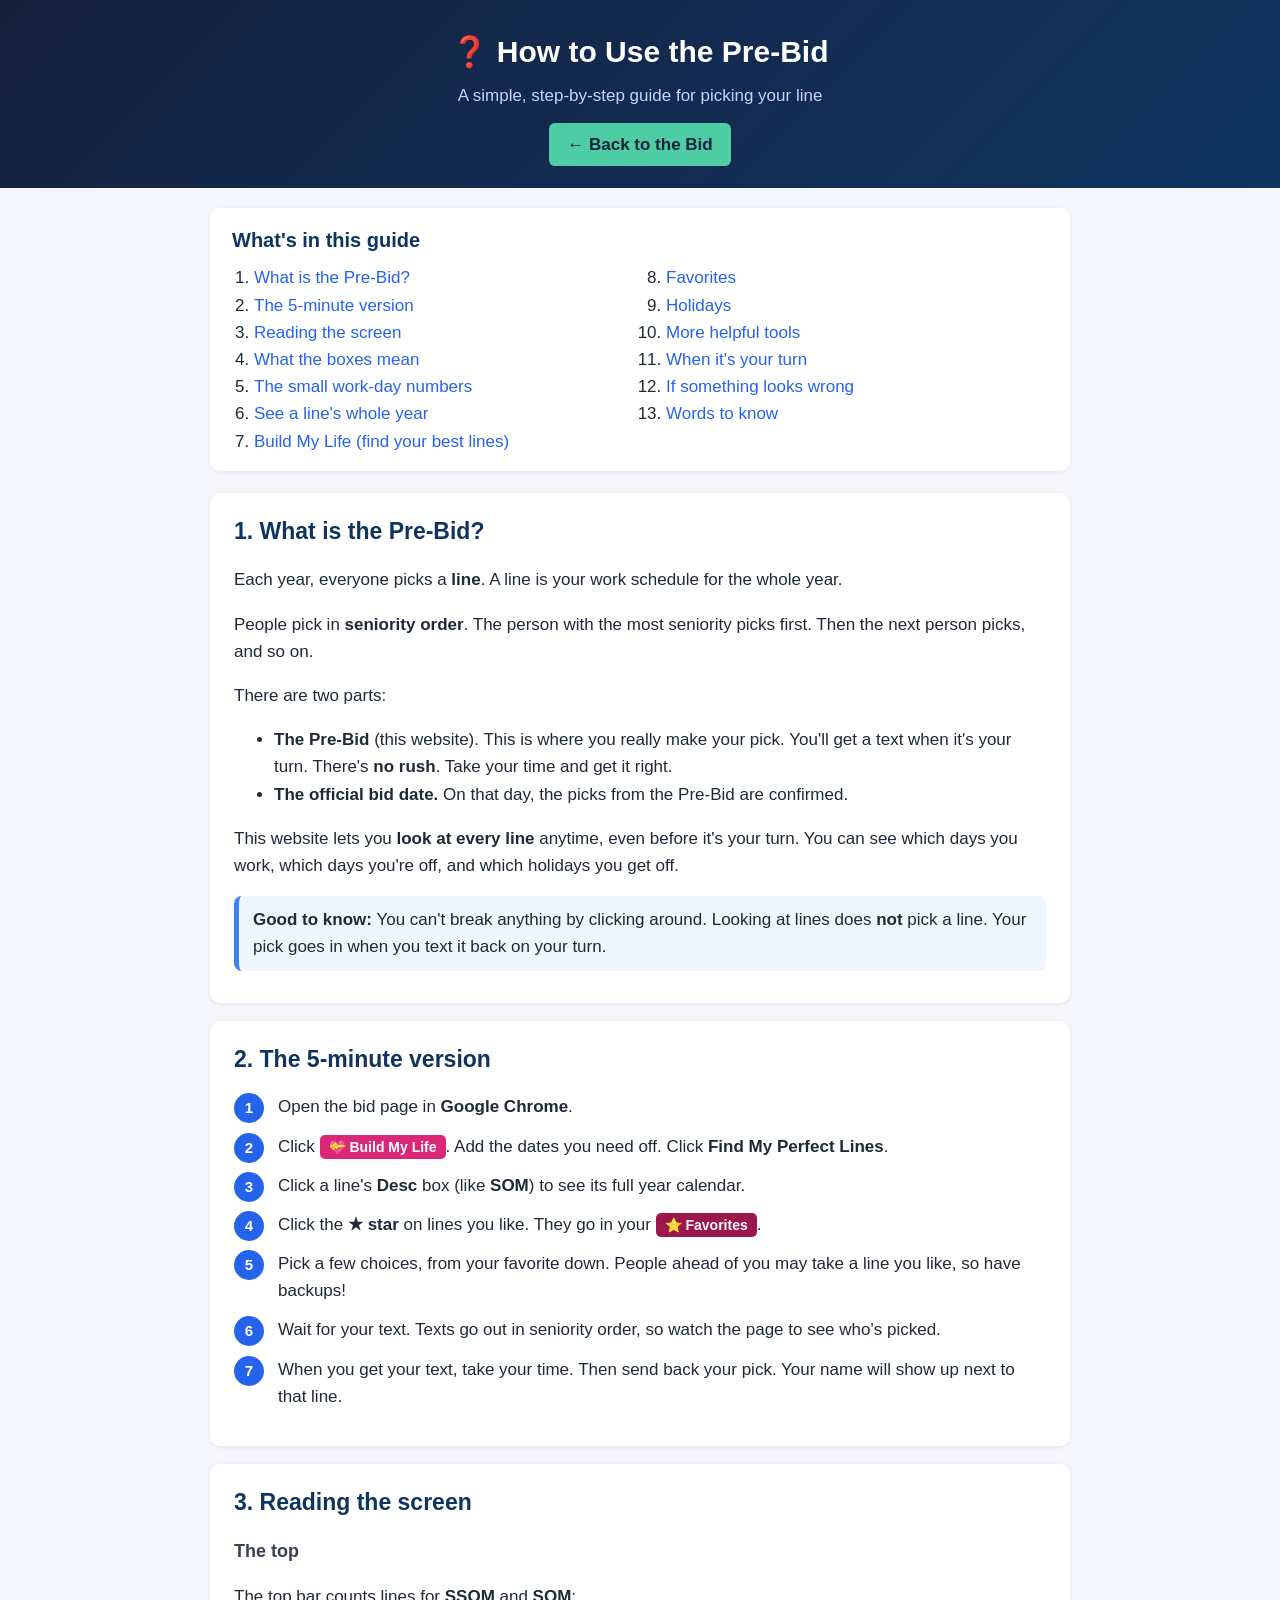
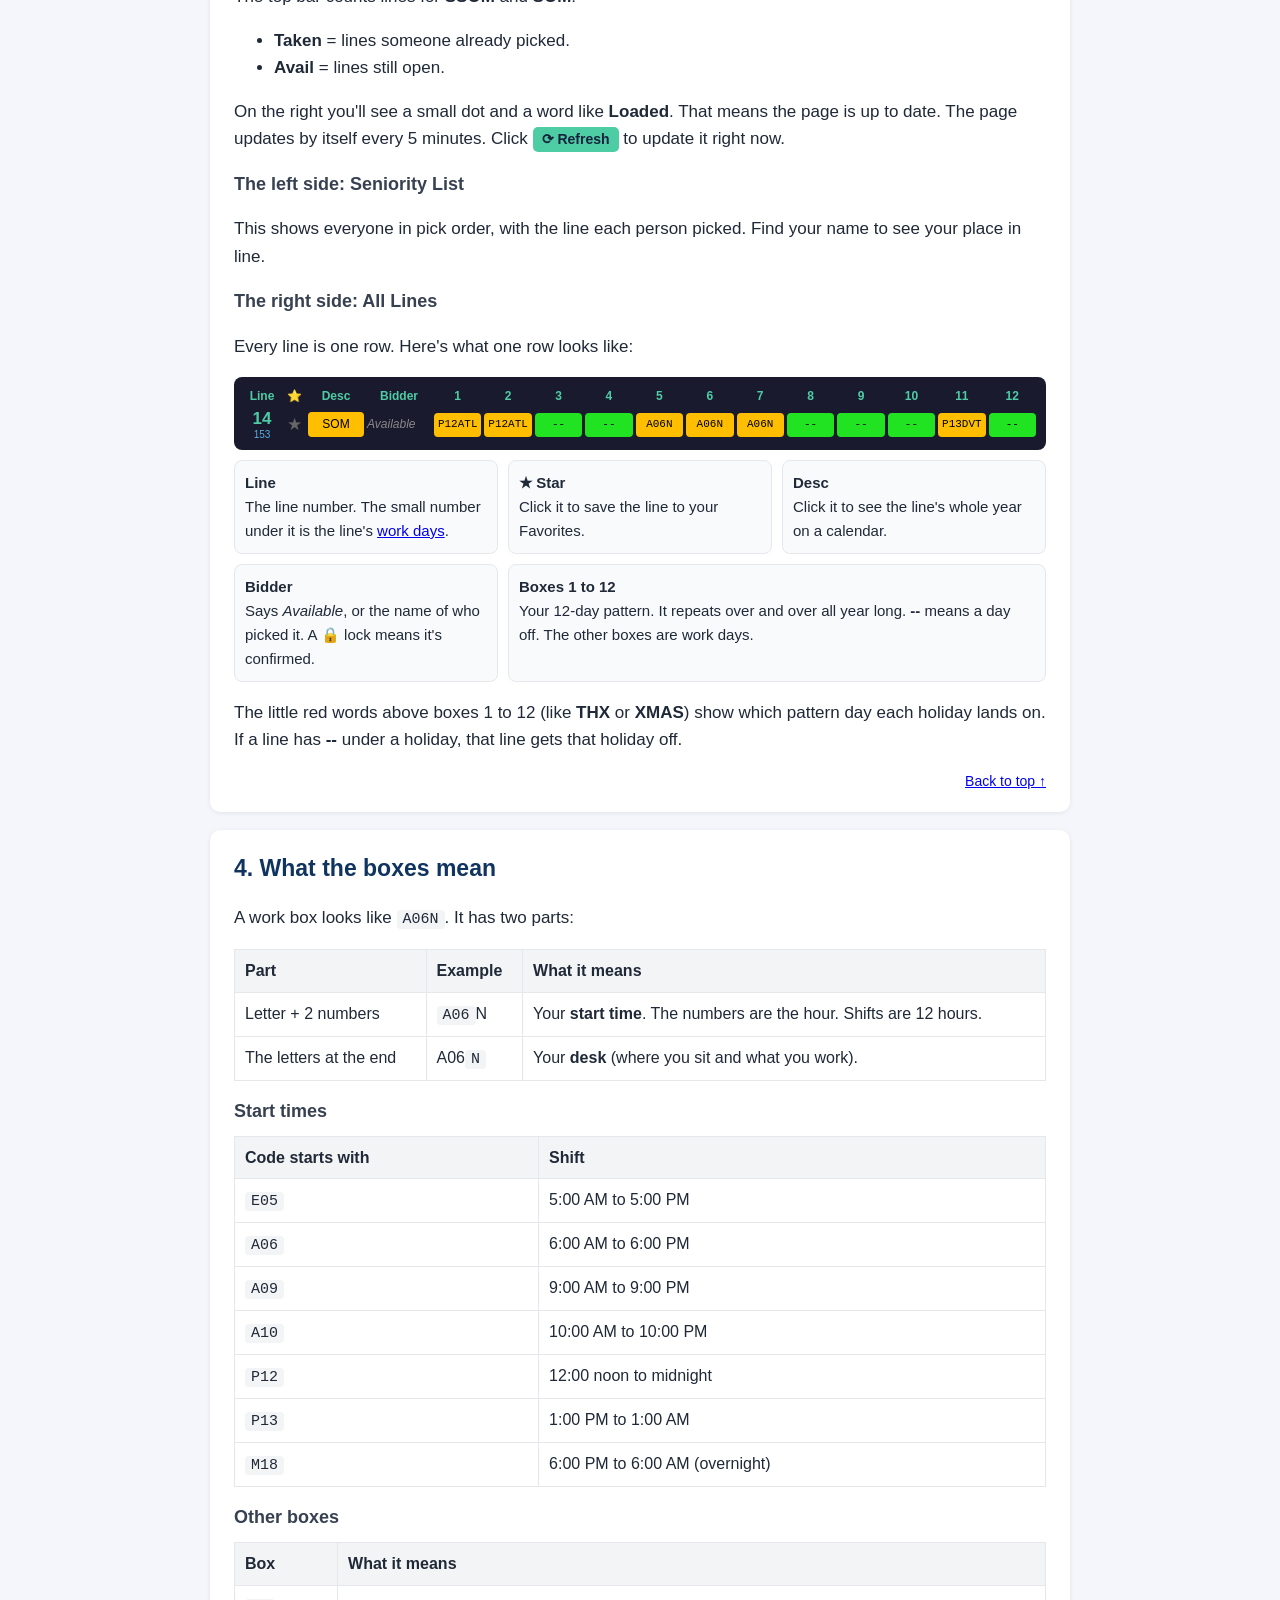
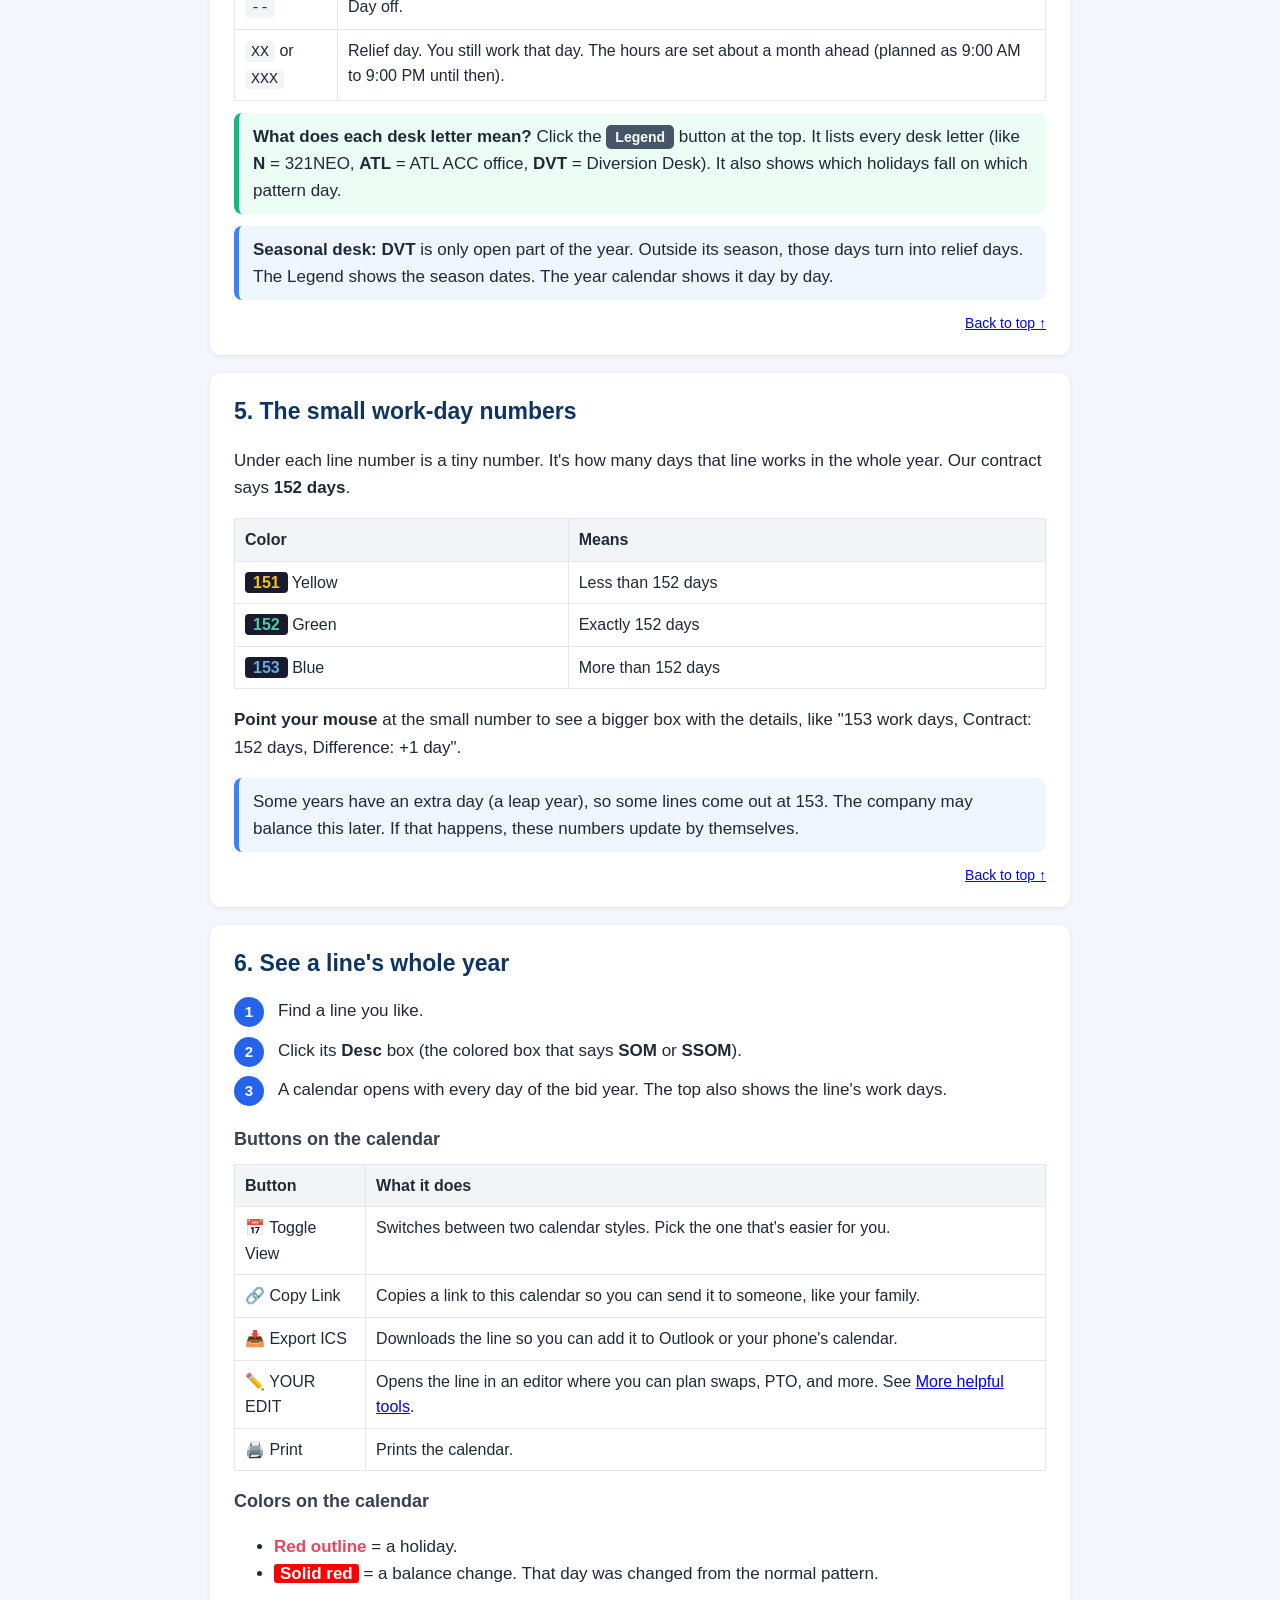
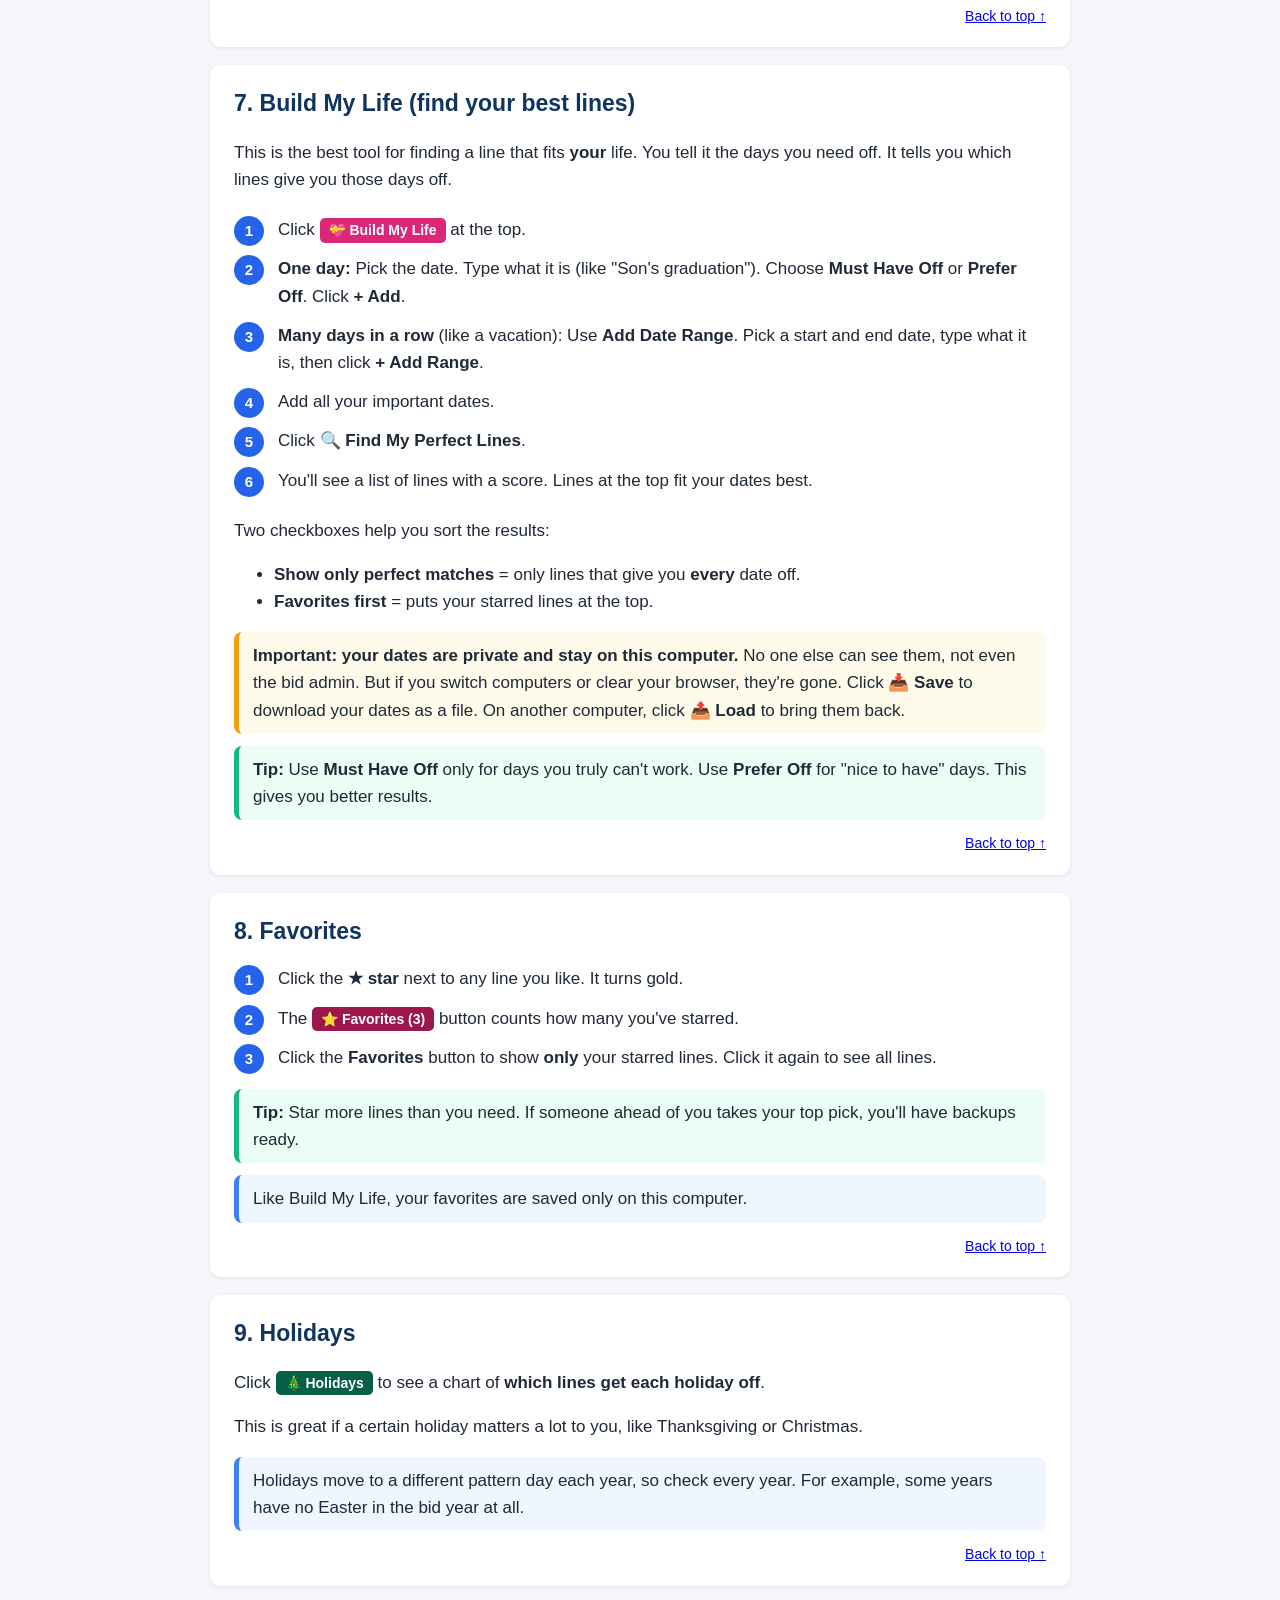
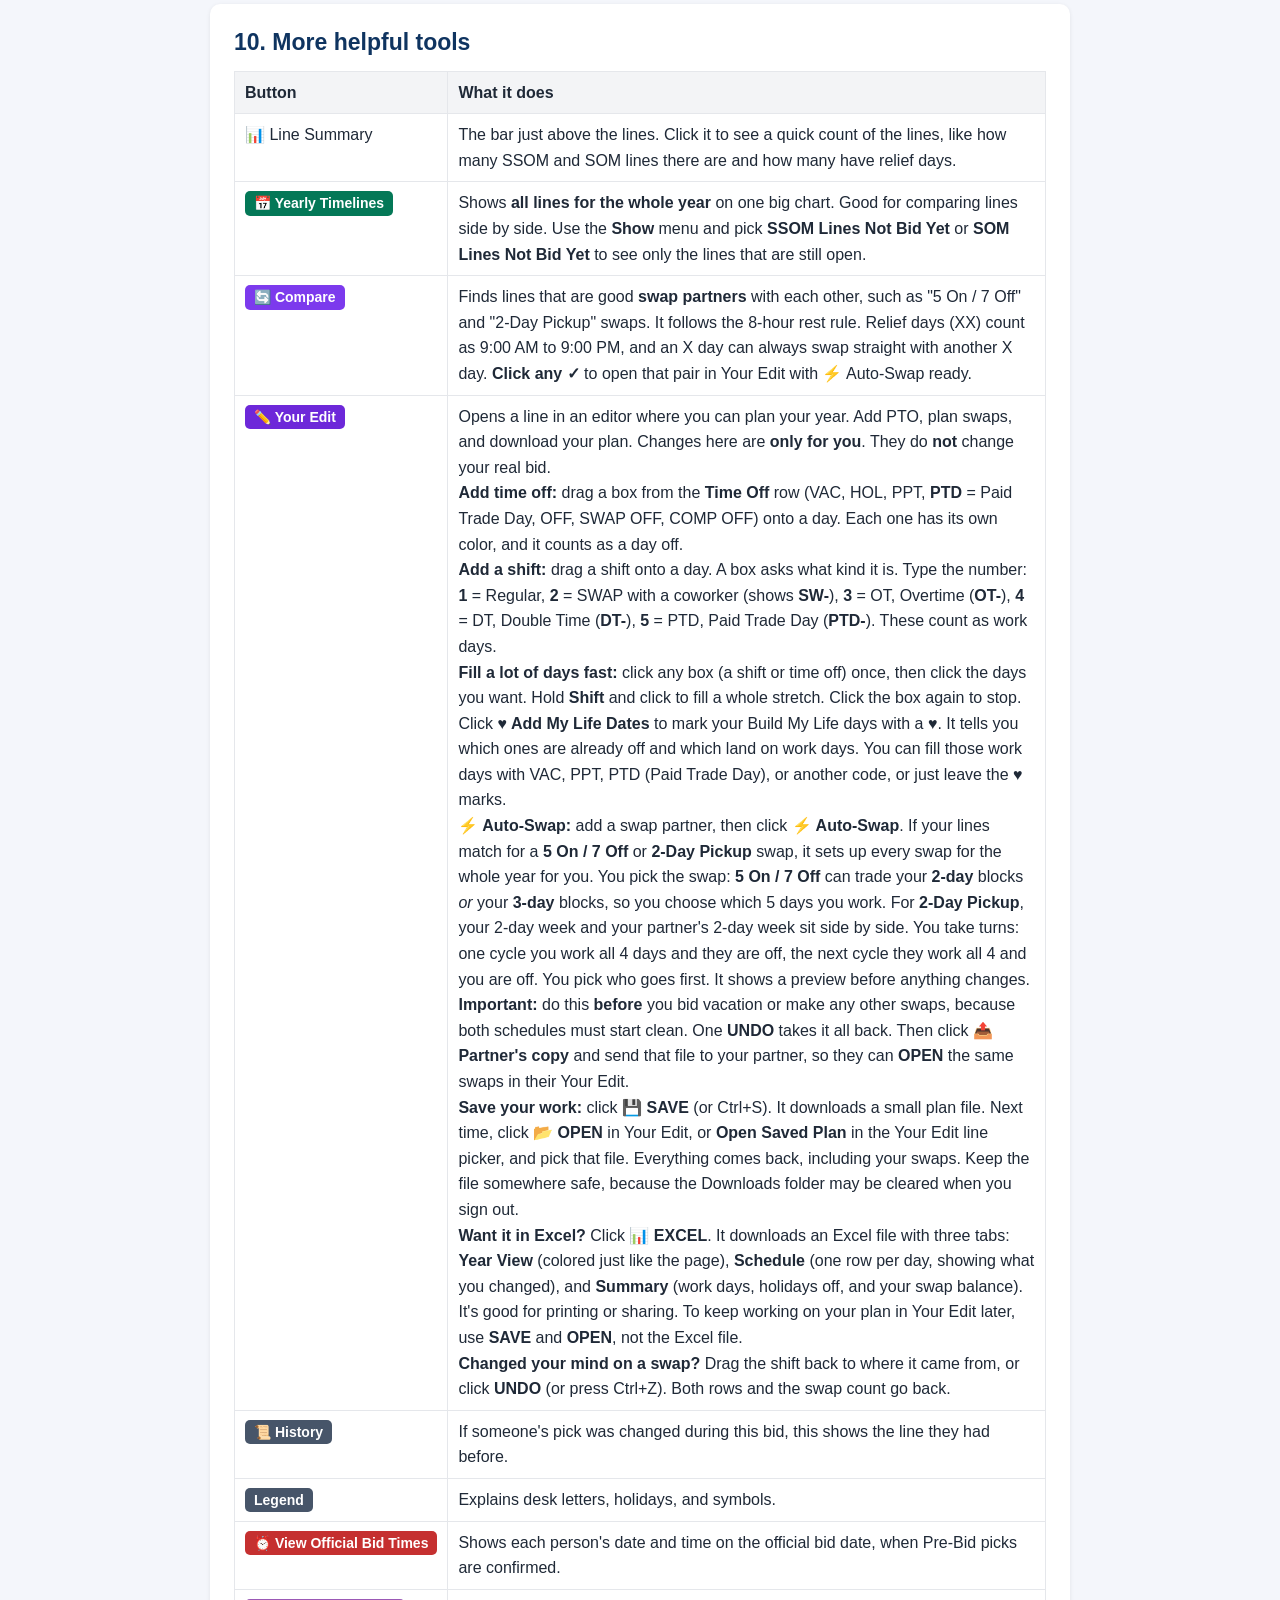
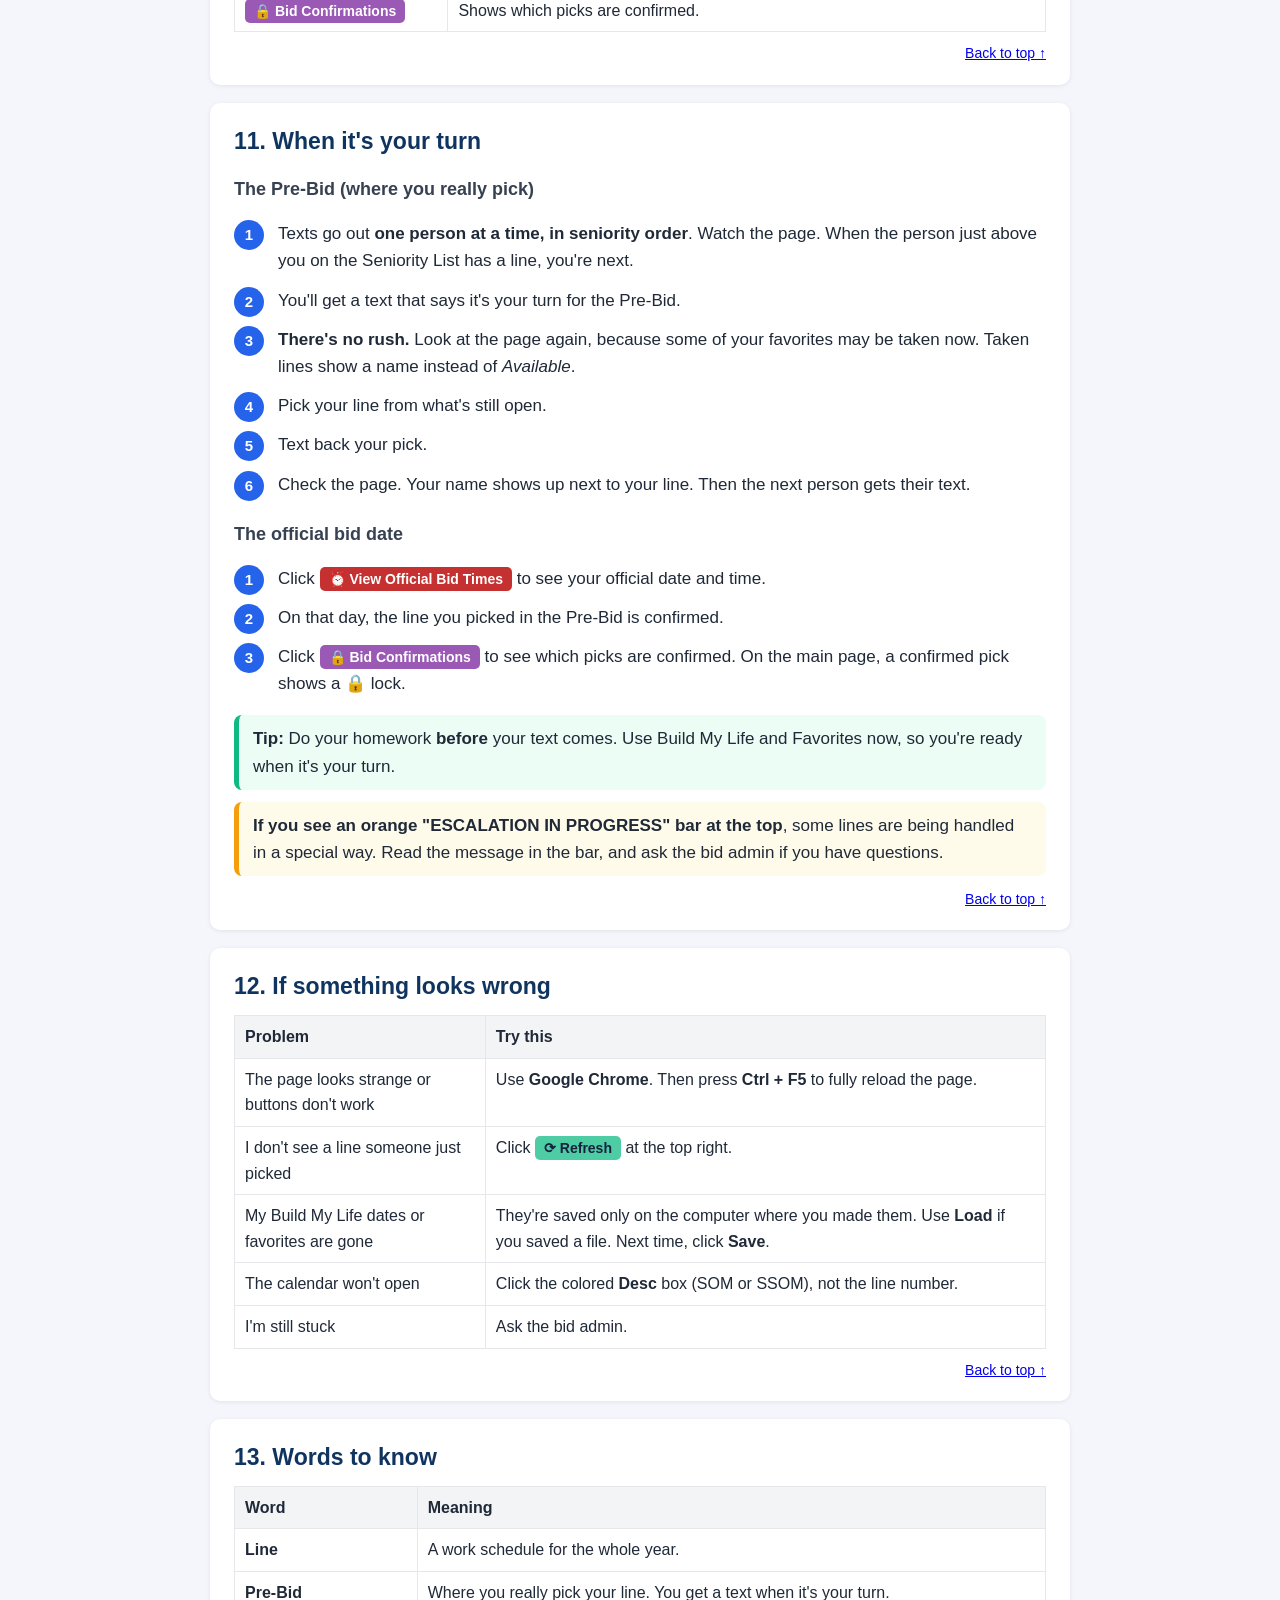
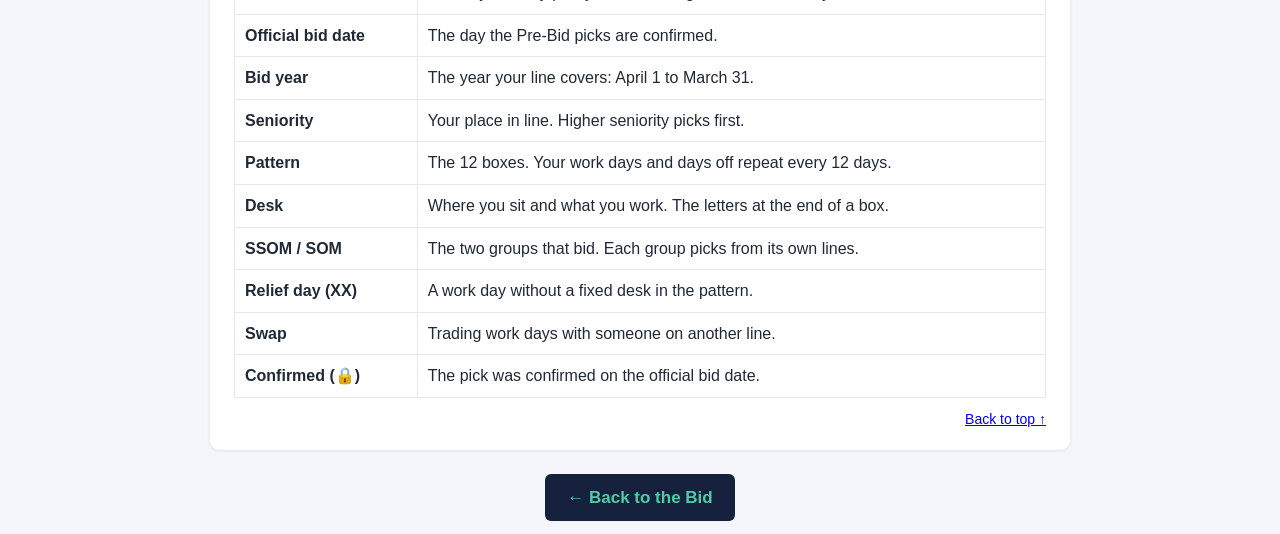
==== commit 010a07f1: "Add files via upload" ====
--- a/help.html
+++ b/help.html
@@ -302,7 +302,7 @@
         <tr><td>&#128202; Line Summary</td><td>The bar just above the lines. Click it to see a quick count of the lines, like how many SSOM and SOM lines there are and how many have relief days.</td></tr>
         <tr><td><span class="btnlook b-time">&#128197; Yearly Timelines</span></td><td>Shows <b>all lines for the whole year</b> on one big chart. Good for comparing lines side by side. Use the <b>Show</b> menu and pick <b>SSOM Lines Not Bid Yet</b> or <b>SOM Lines Not Bid Yet</b> to see only the lines that are still open.</td></tr>
         <tr><td><span class="btnlook b-cmp">&#128260; Compare</span></td><td>Finds lines that are good <b>swap partners</b> with each other, such as "5 On / 7 Off" and "2-Day Pickup" swaps. It follows the 8-hour rest rule. Relief days (XX) count as 9:00 AM to 9:00 PM, and an X day can always swap straight with another X day. <b>Click any &#10003;</b> to open that pair in Your Edit with &#9889; Auto-Swap ready.</td></tr>
-        <tr><td><span class="btnlook b-edit">&#9999;&#65039; Your Edit</span></td><td>Opens a line in an editor where you can plan your year. Add PTO, plan swaps, and download your plan. Changes here are <b>only for you</b>. They do <b>not</b> change your real bid.<br>Click <b>&#9829; Add My Life Dates</b> to mark your Build My Life days with a &#9829;. It tells you which ones are already off and which land on work days. You can fill those work days with VAC, PPT, or another code, or just leave the &#9829; marks.<br><b>&#9889; Auto-Swap:</b> add a swap partner, then click <b>&#9889; Auto-Swap</b>. If your lines match for a <b>5 On / 7 Off</b> or <b>2-Day Pickup</b> swap, it sets up every swap for the whole year for you. You pick the swap: <b>5 On / 7 Off</b> can trade your <b>2-day</b> blocks <i>or</i> your <b>3-day</b> blocks, so you choose which 5 days you work. For <b>2-Day Pickup</b>, your 2-day week and your partner's 2-day week sit side by side. You take turns: one cycle you work all 4 days and they are off, the next cycle they work all 4 and you are off. You pick who goes first. It shows a preview before anything changes. <b>Important:</b> do this <b>before</b> you bid vacation or make any other swaps, because both schedules must start clean. One <b>UNDO</b> takes it all back. Then click <b>&#128228; Partner's copy</b> and send that file to your partner, so they can <b>OPEN</b> the same swaps in their Your Edit.<br><b>Save your work:</b> click <b>&#128190; SAVE</b> (or Ctrl+S). It downloads a small plan file. Next time, click <b>&#128194; OPEN</b> in Your Edit, or <b>Open Saved Plan</b> in the Your Edit line picker, and pick that file. Everything comes back, including your swaps. Keep the file somewhere safe, because the Downloads folder may be cleared when you sign out.<br><b>Want it in Excel?</b> Click <b>&#128202; EXCEL</b>. It downloads an Excel file with three tabs: <b>Year View</b> (colored just like the page), <b>Schedule</b> (one row per day, showing what you changed), and <b>Summary</b> (work days, holidays off, and your swap balance). It's good for printing or sharing. To keep working on your plan in Your Edit later, use <b>SAVE</b> and <b>OPEN</b>, not the Excel file.<br><b>Changed your mind on a swap?</b> Drag the shift back to where it came from, or click <b>UNDO</b> (or press Ctrl+Z). Both rows and the swap count go back.</td></tr>
+        <tr><td><span class="btnlook b-edit">&#9999;&#65039; Your Edit</span></td><td>Opens a line in an editor where you can plan your year. Add PTO, plan swaps, and download your plan. Changes here are <b>only for you</b>. They do <b>not</b> change your real bid.<br><b>Add time off:</b> drag a box from the <b>Time Off</b> row (VAC, HOL, PPT, <b>PTD</b> = Paid Trade Day, OFF, SWAP OFF, COMP OFF) onto a day. Each one has its own color, and it counts as a day off.<br><b>Add a shift:</b> drag a shift onto a day. A box asks what kind it is. Type the number: <b>1</b> = Regular, <b>2</b> = SWAP with a coworker (shows <b>SW-</b>), <b>3</b> = OT, Overtime (<b>OT-</b>), <b>4</b> = DT, Double Time (<b>DT-</b>), <b>5</b> = PTD, Paid Trade Day (<b>PTD-</b>). These count as work days.<br><b>Fill a lot of days fast:</b> click any box (a shift or time off) once, then click the days you want. Hold <b>Shift</b> and click to fill a whole stretch. Click the box again to stop.<br>Click <b>&#9829; Add My Life Dates</b> to mark your Build My Life days with a &#9829;. It tells you which ones are already off and which land on work days. You can fill those work days with VAC, PPT, PTD (Paid Trade Day), or another code, or just leave the &#9829; marks.<br><b>&#9889; Auto-Swap:</b> add a swap partner, then click <b>&#9889; Auto-Swap</b>. If your lines match for a <b>5 On / 7 Off</b> or <b>2-Day Pickup</b> swap, it sets up every swap for the whole year for you. You pick the swap: <b>5 On / 7 Off</b> can trade your <b>2-day</b> blocks <i>or</i> your <b>3-day</b> blocks, so you choose which 5 days you work. For <b>2-Day Pickup</b>, your 2-day week and your partner's 2-day week sit side by side. You take turns: one cycle you work all 4 days and they are off, the next cycle they work all 4 and you are off. You pick who goes first. It shows a preview before anything changes. <b>Important:</b> do this <b>before</b> you bid vacation or make any other swaps, because both schedules must start clean. One <b>UNDO</b> takes it all back. Then click <b>&#128228; Partner's copy</b> and send that file to your partner, so they can <b>OPEN</b> the same swaps in their Your Edit.<br><b>Save your work:</b> click <b>&#128190; SAVE</b> (or Ctrl+S). It downloads a small plan file. Next time, click <b>&#128194; OPEN</b> in Your Edit, or <b>Open Saved Plan</b> in the Your Edit line picker, and pick that file. Everything comes back, including your swaps. Keep the file somewhere safe, because the Downloads folder may be cleared when you sign out.<br><b>Want it in Excel?</b> Click <b>&#128202; EXCEL</b>. It downloads an Excel file with three tabs: <b>Year View</b> (colored just like the page), <b>Schedule</b> (one row per day, showing what you changed), and <b>Summary</b> (work days, holidays off, and your swap balance). It's good for printing or sharing. To keep working on your plan in Your Edit later, use <b>SAVE</b> and <b>OPEN</b>, not the Excel file.<br><b>Changed your mind on a swap?</b> Drag the shift back to where it came from, or click <b>UNDO</b> (or press Ctrl+Z). Both rows and the swap count go back.</td></tr>
         <tr><td><span class="btnlook">&#128220; History</span></td><td>If someone's pick was changed during this bid, this shows the line they had before.</td></tr>
         <tr><td><span class="btnlook">Legend</span></td><td>Explains desk letters, holidays, and symbols.</td></tr>
         <tr><td><span class="btnlook b-red">&#9200; View Official Bid Times</span></td><td>Shows each person's date and time on the official bid date, when Pre-Bid picks are confirmed.</td></tr>
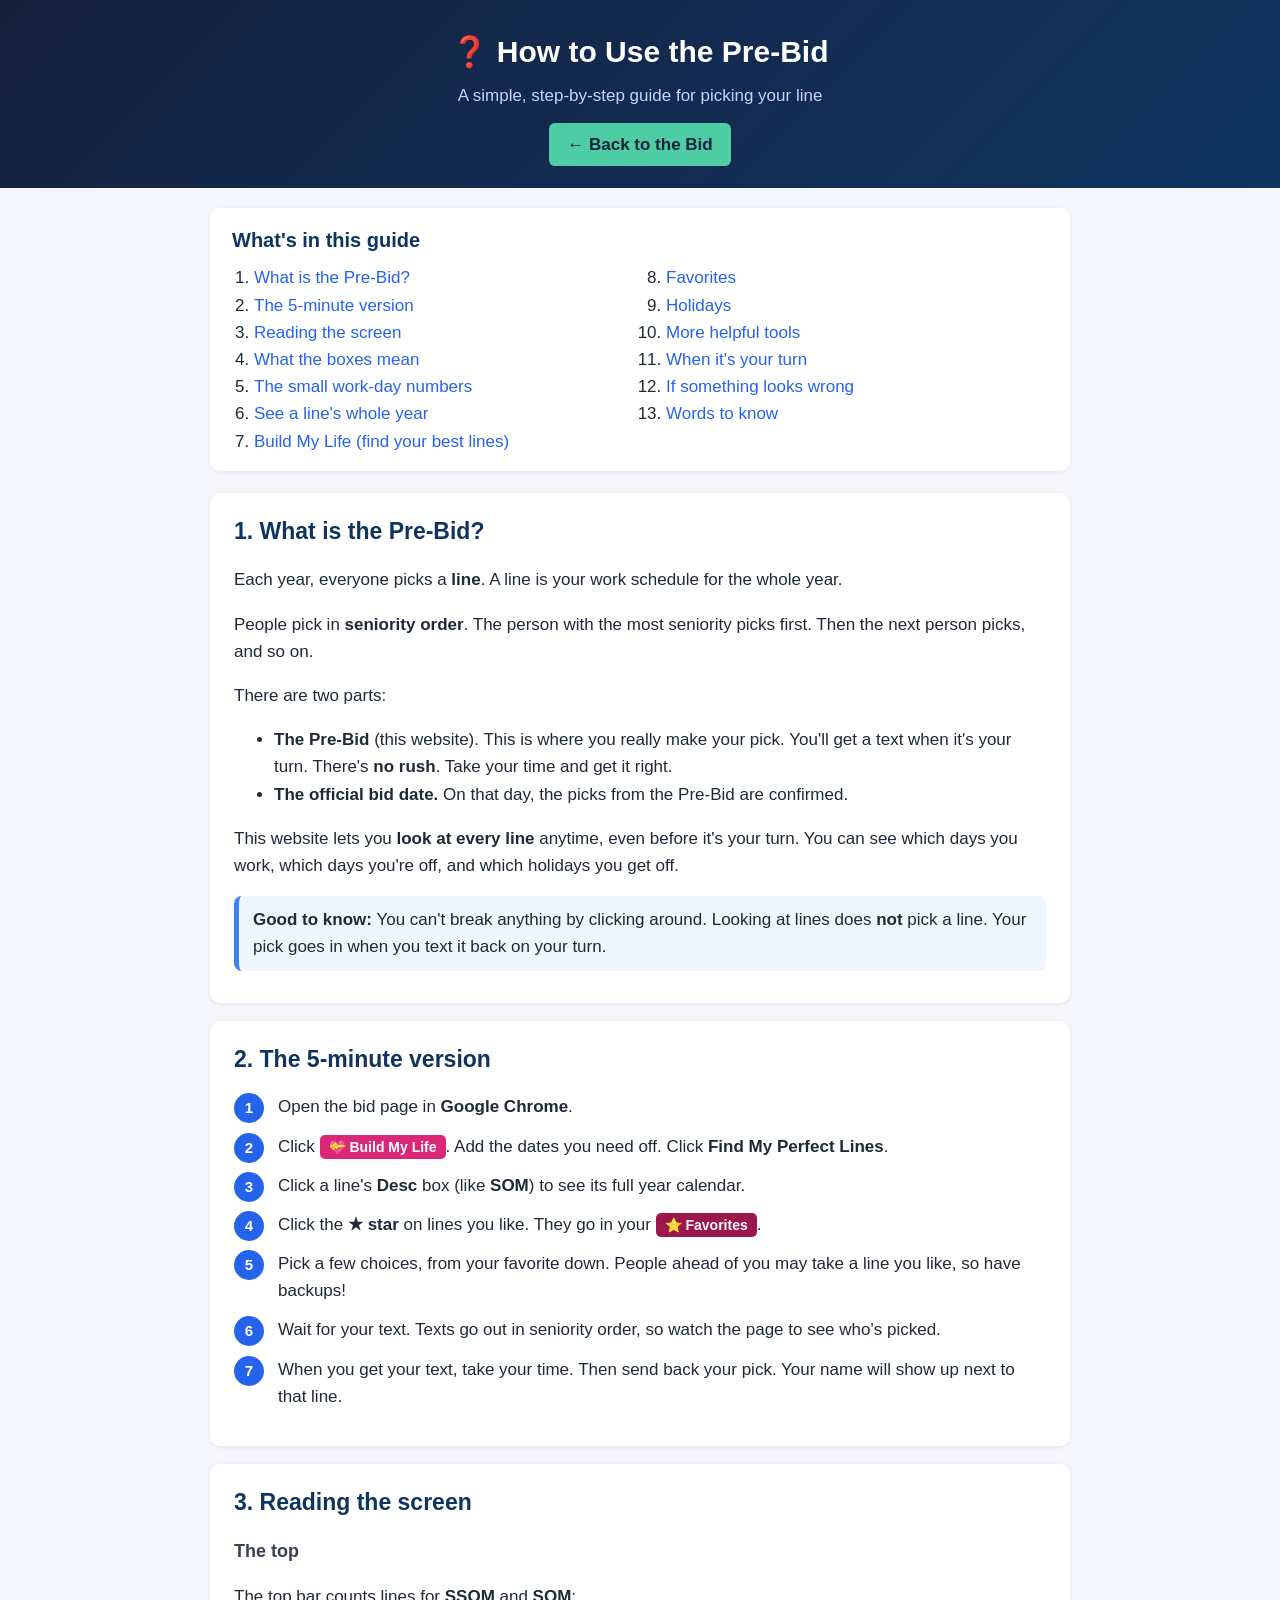
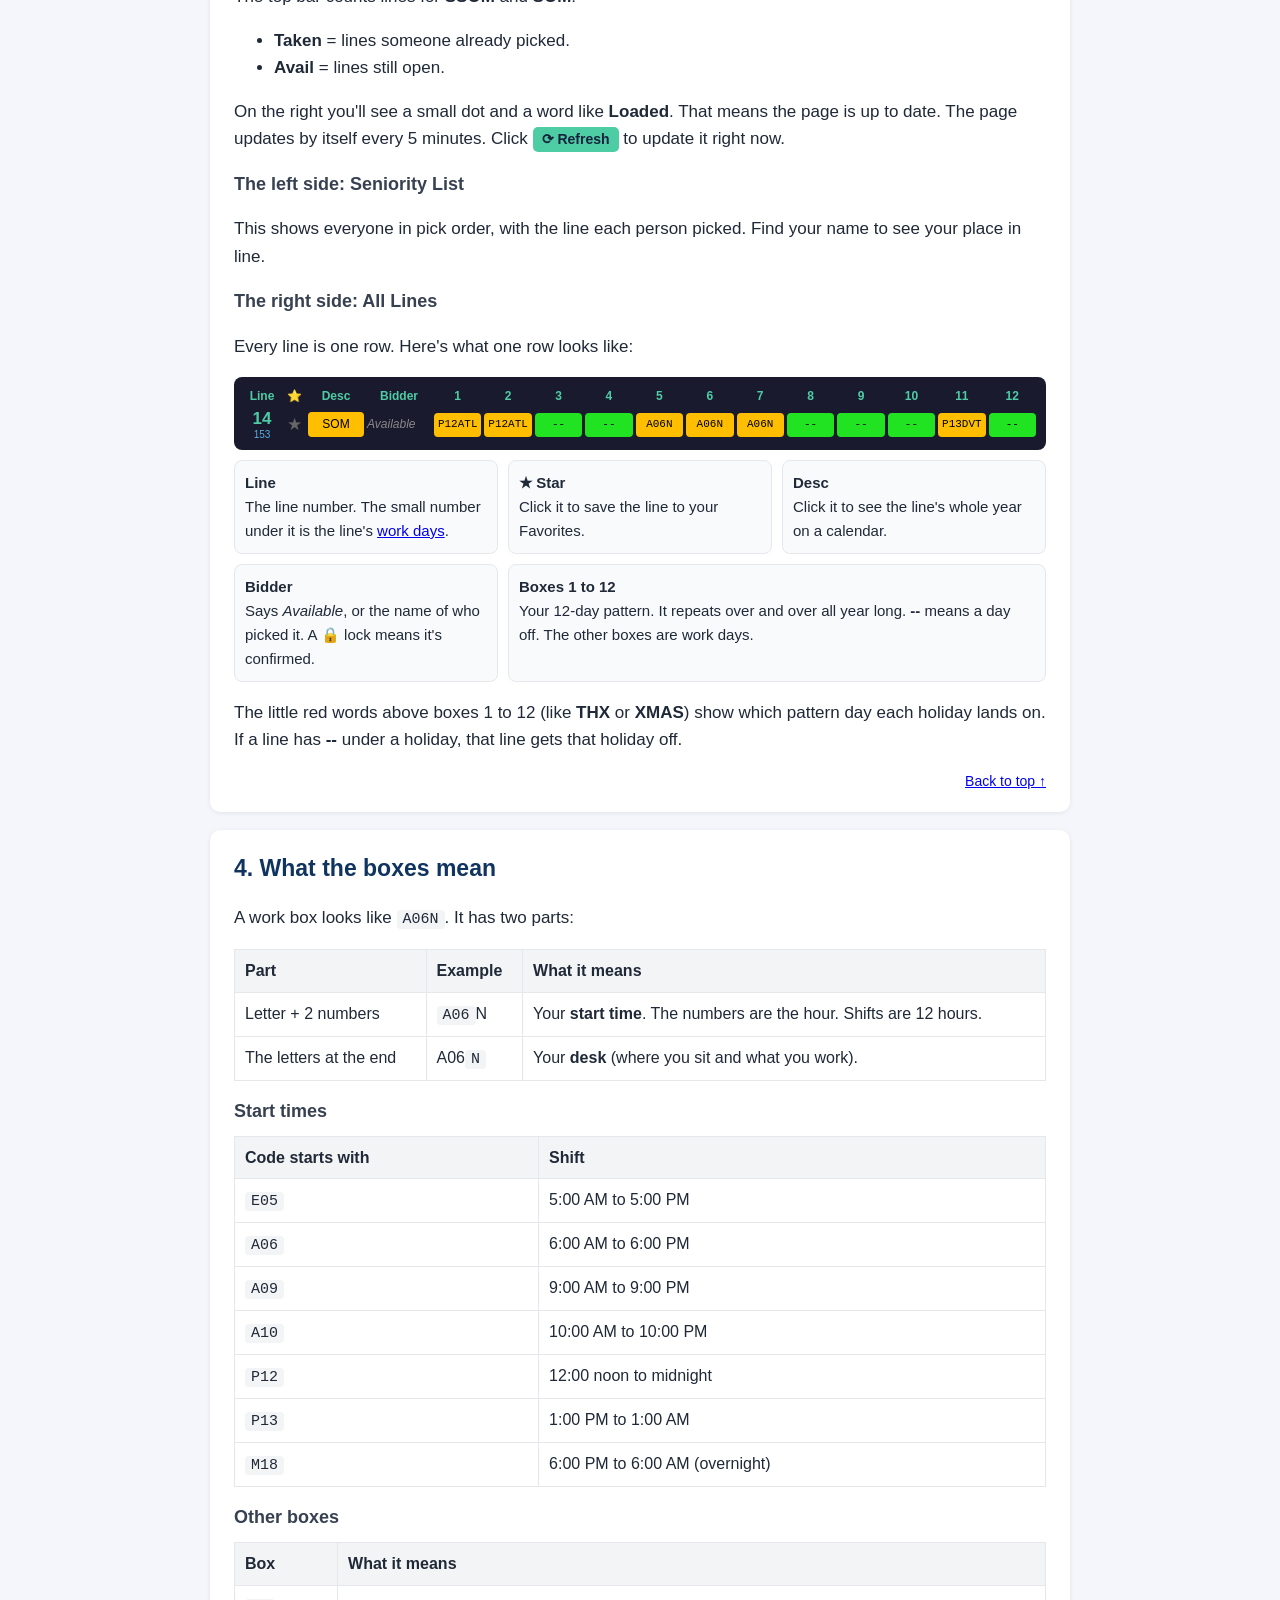
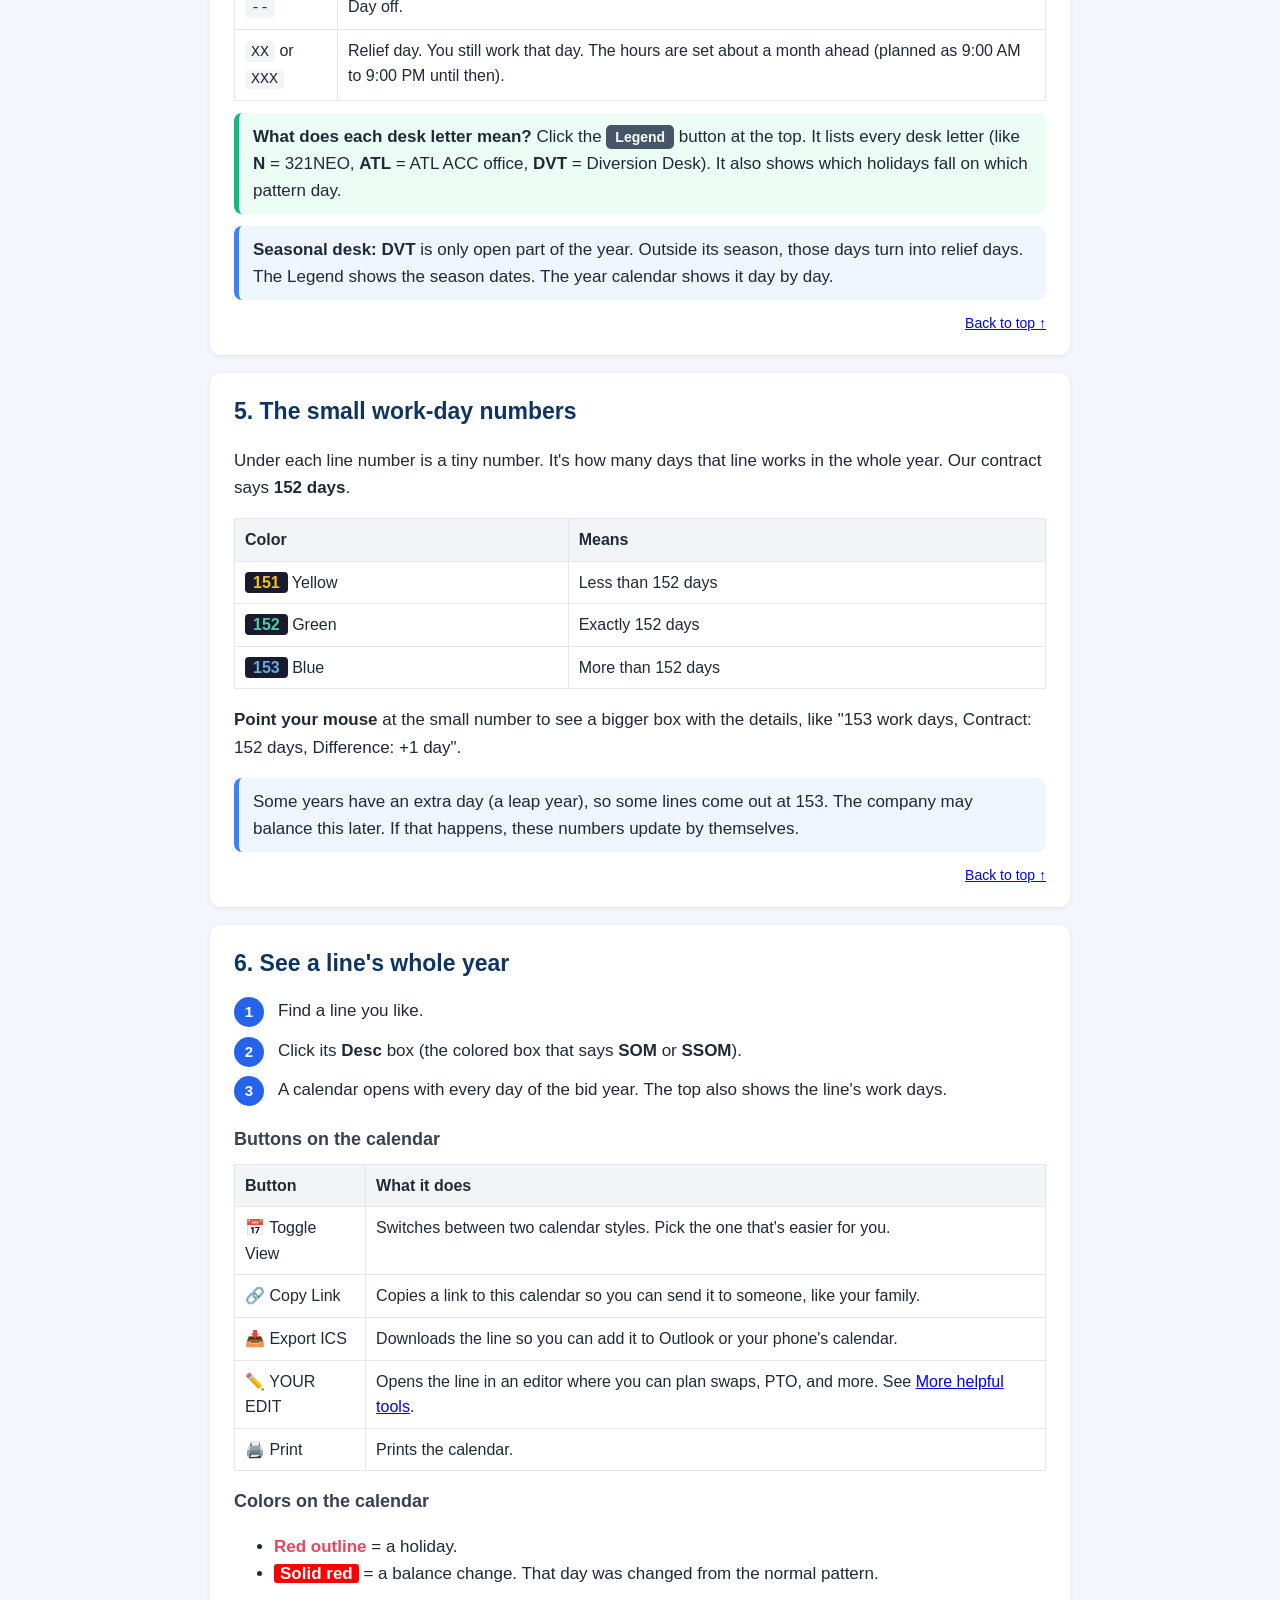
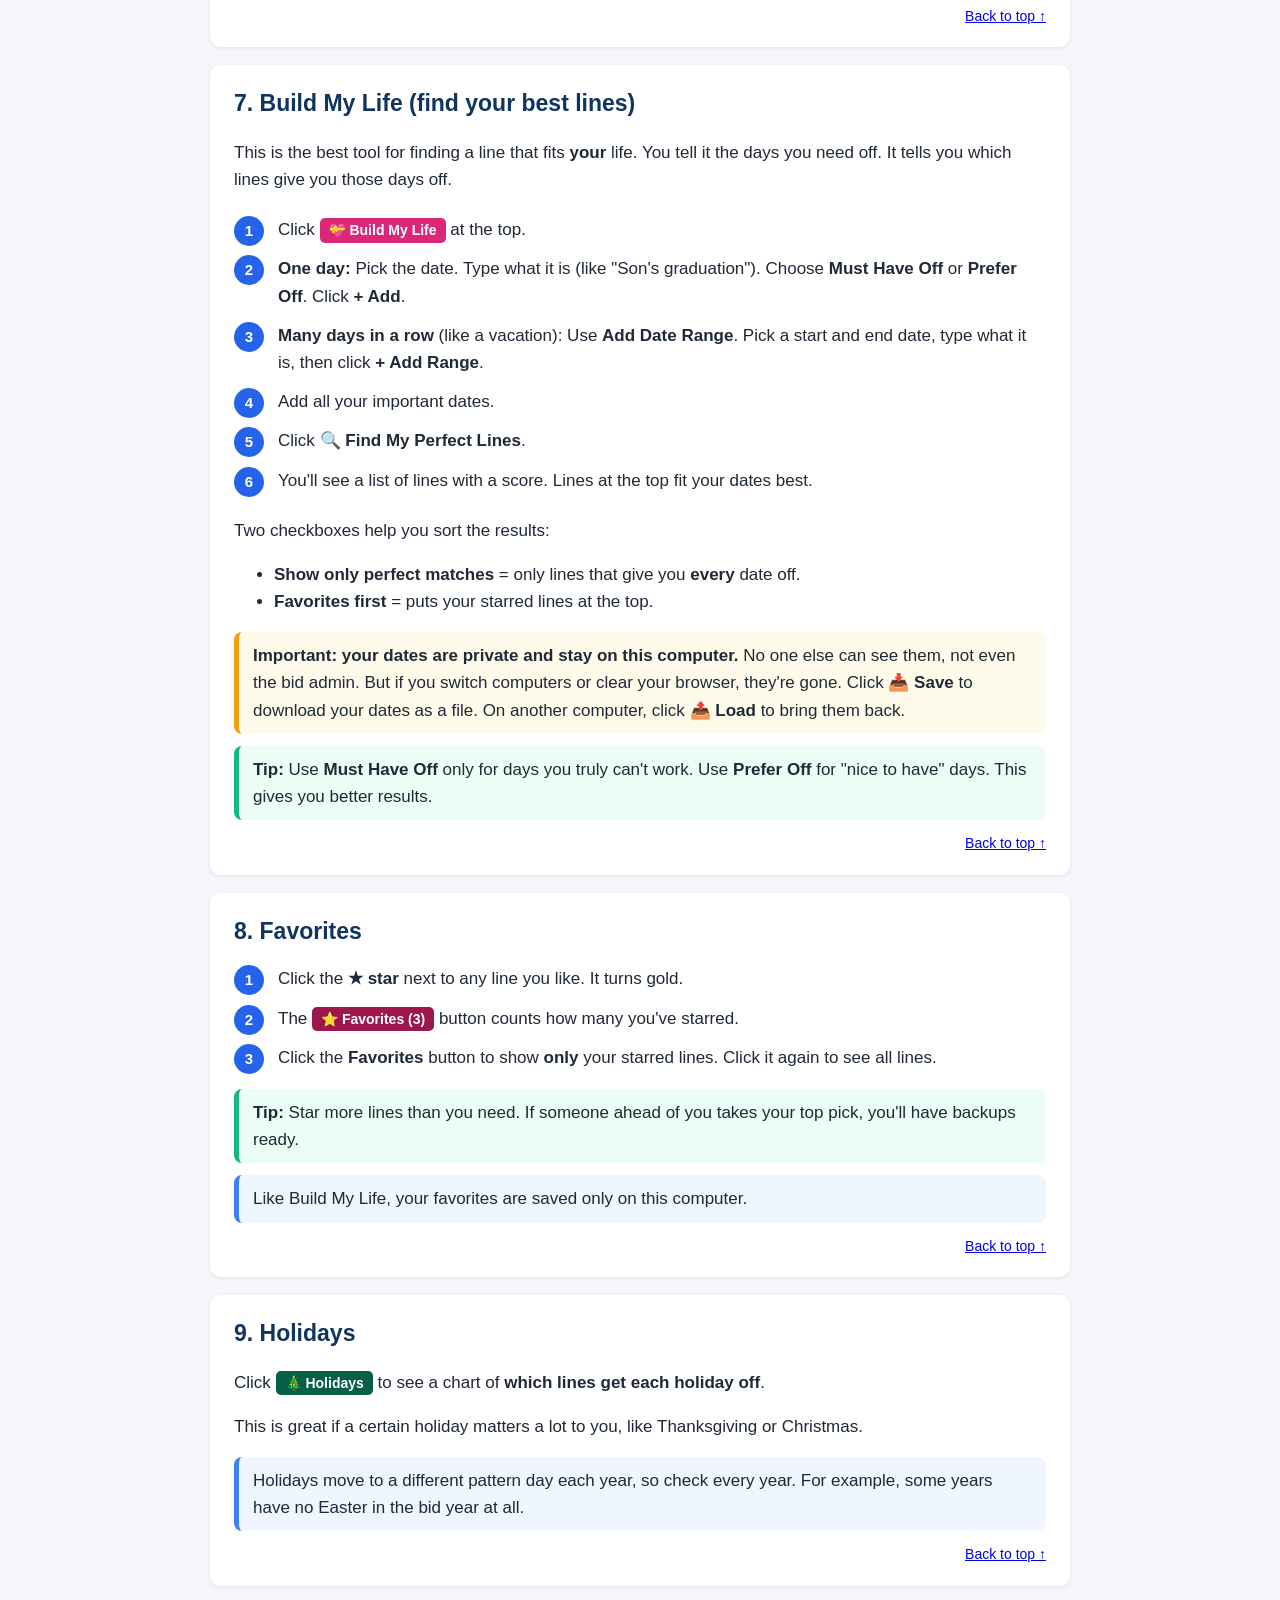
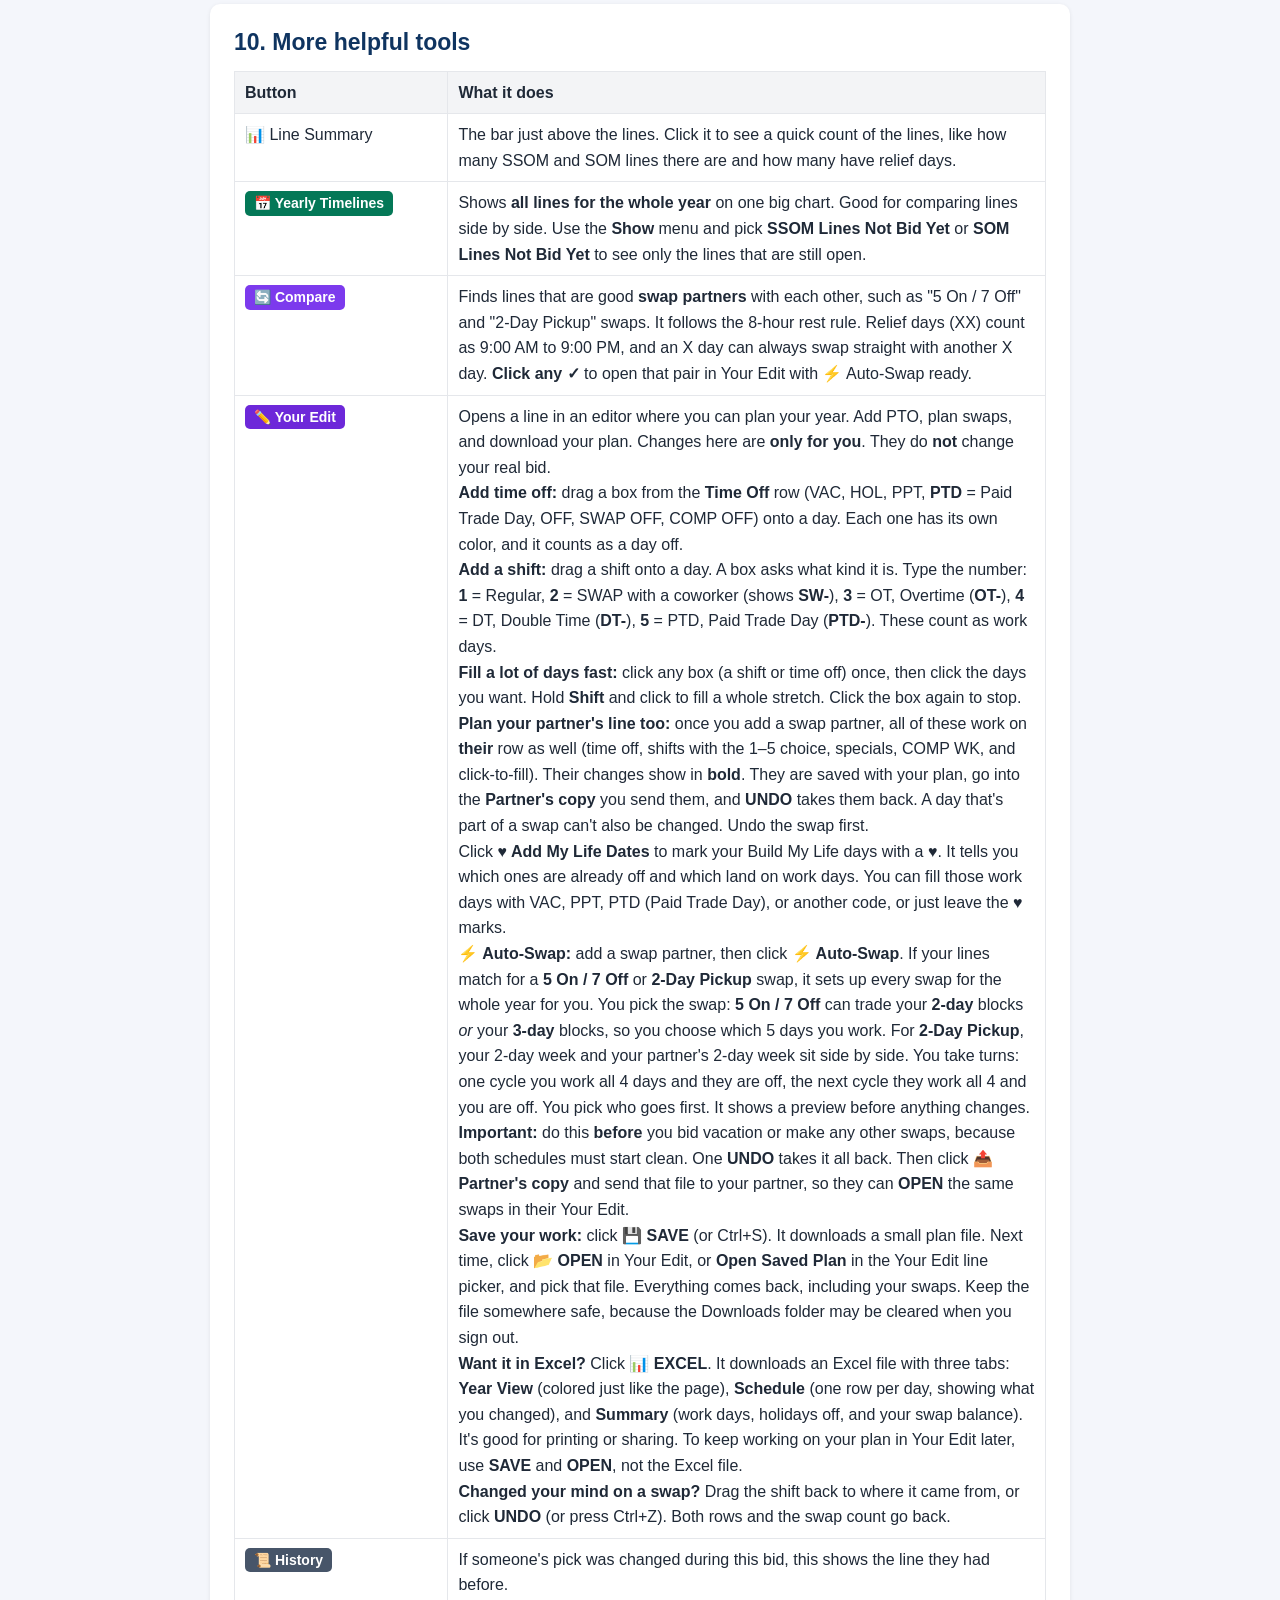
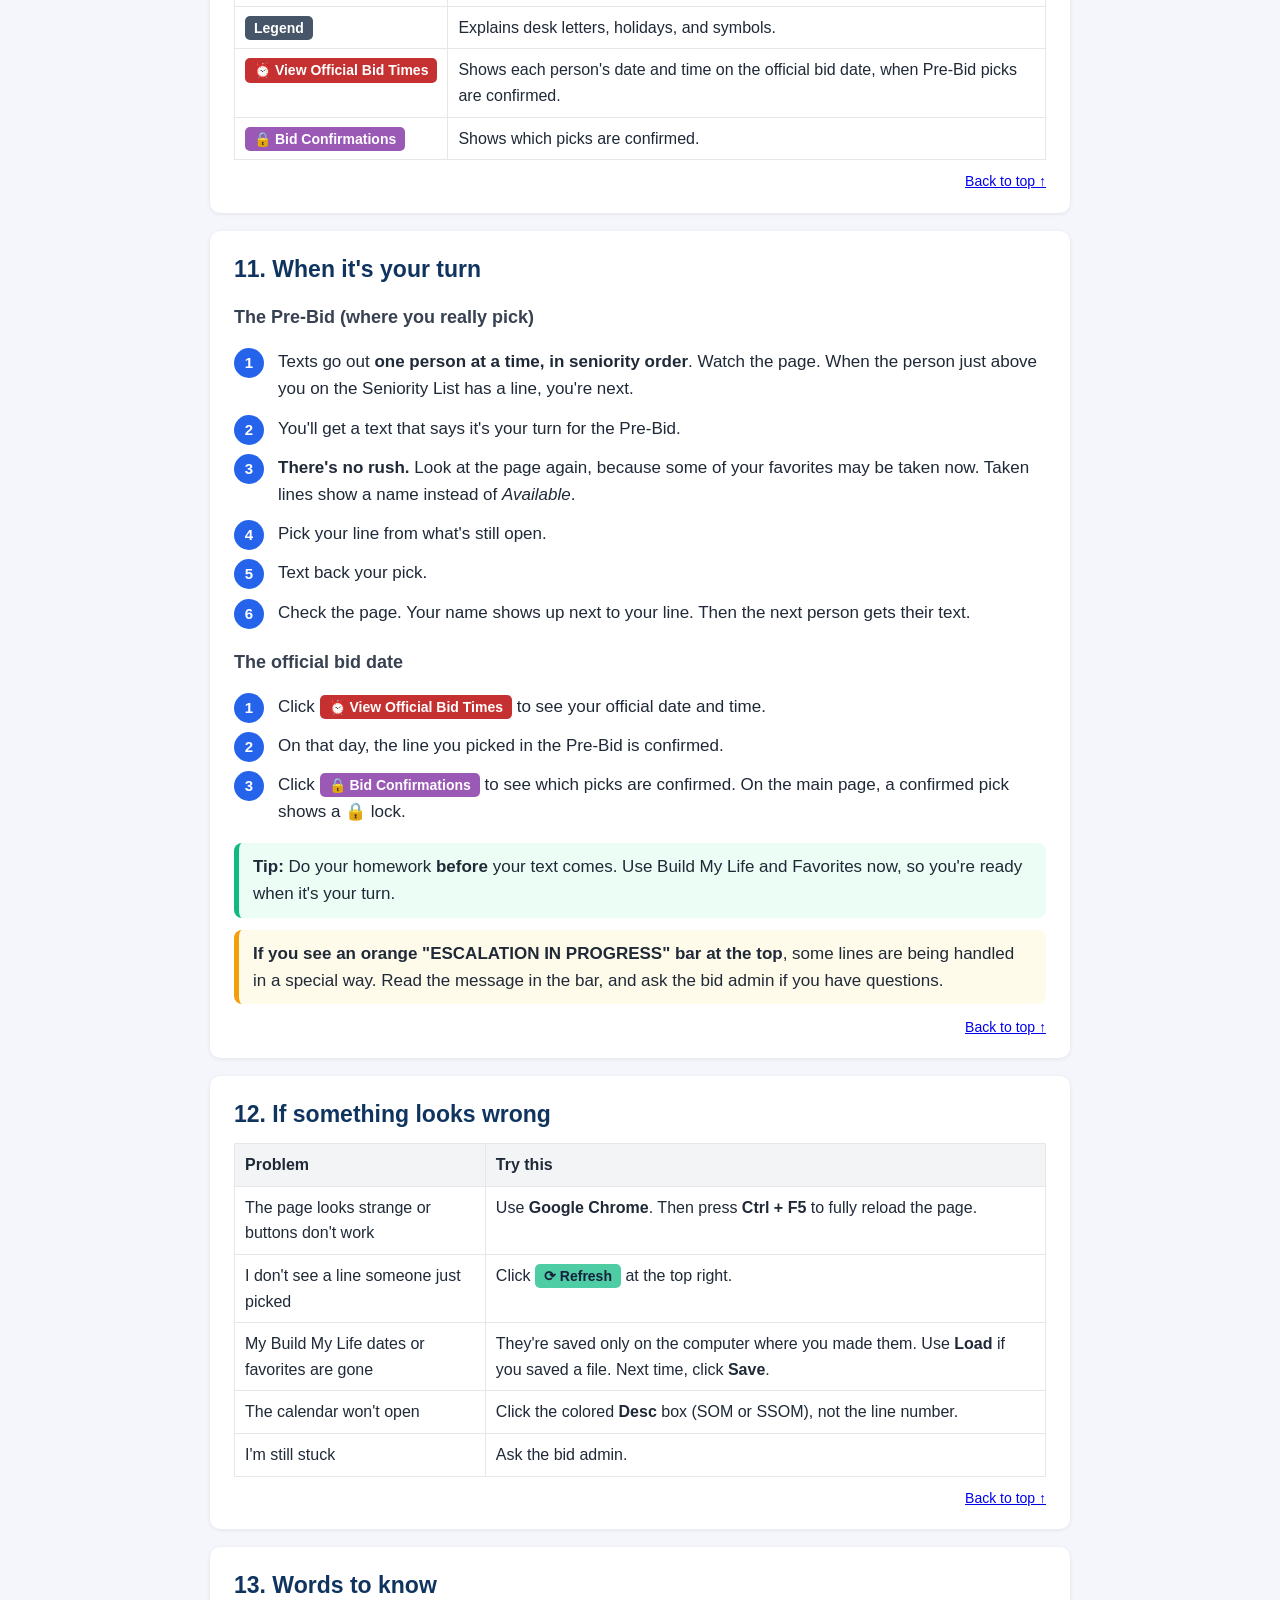
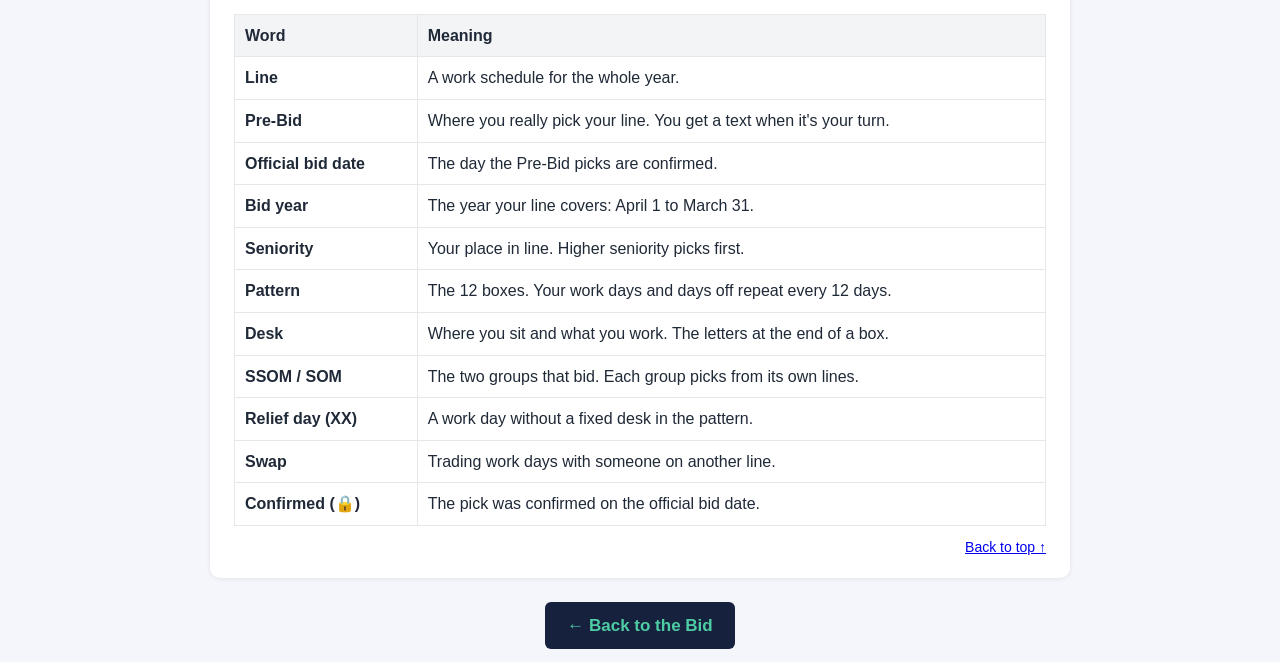
==== commit ece64be2: "Add files via upload" ====
--- a/help.html
+++ b/help.html
@@ -302,7 +302,7 @@
         <tr><td>&#128202; Line Summary</td><td>The bar just above the lines. Click it to see a quick count of the lines, like how many SSOM and SOM lines there are and how many have relief days.</td></tr>
         <tr><td><span class="btnlook b-time">&#128197; Yearly Timelines</span></td><td>Shows <b>all lines for the whole year</b> on one big chart. Good for comparing lines side by side. Use the <b>Show</b> menu and pick <b>SSOM Lines Not Bid Yet</b> or <b>SOM Lines Not Bid Yet</b> to see only the lines that are still open.</td></tr>
         <tr><td><span class="btnlook b-cmp">&#128260; Compare</span></td><td>Finds lines that are good <b>swap partners</b> with each other, such as "5 On / 7 Off" and "2-Day Pickup" swaps. It follows the 8-hour rest rule. Relief days (XX) count as 9:00 AM to 9:00 PM, and an X day can always swap straight with another X day. <b>Click any &#10003;</b> to open that pair in Your Edit with &#9889; Auto-Swap ready.</td></tr>
-        <tr><td><span class="btnlook b-edit">&#9999;&#65039; Your Edit</span></td><td>Opens a line in an editor where you can plan your year. Add PTO, plan swaps, and download your plan. Changes here are <b>only for you</b>. They do <b>not</b> change your real bid.<br><b>Add time off:</b> drag a box from the <b>Time Off</b> row (VAC, HOL, PPT, <b>PTD</b> = Paid Trade Day, OFF, SWAP OFF, COMP OFF) onto a day. Each one has its own color, and it counts as a day off.<br><b>Add a shift:</b> drag a shift onto a day. A box asks what kind it is. Type the number: <b>1</b> = Regular, <b>2</b> = SWAP with a coworker (shows <b>SW-</b>), <b>3</b> = OT, Overtime (<b>OT-</b>), <b>4</b> = DT, Double Time (<b>DT-</b>), <b>5</b> = PTD, Paid Trade Day (<b>PTD-</b>). These count as work days.<br><b>Fill a lot of days fast:</b> click any box (a shift or time off) once, then click the days you want. Hold <b>Shift</b> and click to fill a whole stretch. Click the box again to stop.<br>Click <b>&#9829; Add My Life Dates</b> to mark your Build My Life days with a &#9829;. It tells you which ones are already off and which land on work days. You can fill those work days with VAC, PPT, PTD (Paid Trade Day), or another code, or just leave the &#9829; marks.<br><b>&#9889; Auto-Swap:</b> add a swap partner, then click <b>&#9889; Auto-Swap</b>. If your lines match for a <b>5 On / 7 Off</b> or <b>2-Day Pickup</b> swap, it sets up every swap for the whole year for you. You pick the swap: <b>5 On / 7 Off</b> can trade your <b>2-day</b> blocks <i>or</i> your <b>3-day</b> blocks, so you choose which 5 days you work. For <b>2-Day Pickup</b>, your 2-day week and your partner's 2-day week sit side by side. You take turns: one cycle you work all 4 days and they are off, the next cycle they work all 4 and you are off. You pick who goes first. It shows a preview before anything changes. <b>Important:</b> do this <b>before</b> you bid vacation or make any other swaps, because both schedules must start clean. One <b>UNDO</b> takes it all back. Then click <b>&#128228; Partner's copy</b> and send that file to your partner, so they can <b>OPEN</b> the same swaps in their Your Edit.<br><b>Save your work:</b> click <b>&#128190; SAVE</b> (or Ctrl+S). It downloads a small plan file. Next time, click <b>&#128194; OPEN</b> in Your Edit, or <b>Open Saved Plan</b> in the Your Edit line picker, and pick that file. Everything comes back, including your swaps. Keep the file somewhere safe, because the Downloads folder may be cleared when you sign out.<br><b>Want it in Excel?</b> Click <b>&#128202; EXCEL</b>. It downloads an Excel file with three tabs: <b>Year View</b> (colored just like the page), <b>Schedule</b> (one row per day, showing what you changed), and <b>Summary</b> (work days, holidays off, and your swap balance). It's good for printing or sharing. To keep working on your plan in Your Edit later, use <b>SAVE</b> and <b>OPEN</b>, not the Excel file.<br><b>Changed your mind on a swap?</b> Drag the shift back to where it came from, or click <b>UNDO</b> (or press Ctrl+Z). Both rows and the swap count go back.</td></tr>
+        <tr><td><span class="btnlook b-edit">&#9999;&#65039; Your Edit</span></td><td>Opens a line in an editor where you can plan your year. Add PTO, plan swaps, and download your plan. Changes here are <b>only for you</b>. They do <b>not</b> change your real bid.<br><b>Add time off:</b> drag a box from the <b>Time Off</b> row (VAC, HOL, PPT, <b>PTD</b> = Paid Trade Day, OFF, SWAP OFF, COMP OFF) onto a day. Each one has its own color, and it counts as a day off.<br><b>Add a shift:</b> drag a shift onto a day. A box asks what kind it is. Type the number: <b>1</b> = Regular, <b>2</b> = SWAP with a coworker (shows <b>SW-</b>), <b>3</b> = OT, Overtime (<b>OT-</b>), <b>4</b> = DT, Double Time (<b>DT-</b>), <b>5</b> = PTD, Paid Trade Day (<b>PTD-</b>). These count as work days.<br><b>Fill a lot of days fast:</b> click any box (a shift or time off) once, then click the days you want. Hold <b>Shift</b> and click to fill a whole stretch. Click the box again to stop.<br><b>Plan your partner's line too:</b> once you add a swap partner, all of these work on <b>their</b> row as well (time off, shifts with the 1&ndash;5 choice, specials, COMP WK, and click-to-fill). Their changes show in <b>bold</b>. They are saved with your plan, go into the <b>Partner's copy</b> you send them, and <b>UNDO</b> takes them back. A day that's part of a swap can't also be changed. Undo the swap first.<br>Click <b>&#9829; Add My Life Dates</b> to mark your Build My Life days with a &#9829;. It tells you which ones are already off and which land on work days. You can fill those work days with VAC, PPT, PTD (Paid Trade Day), or another code, or just leave the &#9829; marks.<br><b>&#9889; Auto-Swap:</b> add a swap partner, then click <b>&#9889; Auto-Swap</b>. If your lines match for a <b>5 On / 7 Off</b> or <b>2-Day Pickup</b> swap, it sets up every swap for the whole year for you. You pick the swap: <b>5 On / 7 Off</b> can trade your <b>2-day</b> blocks <i>or</i> your <b>3-day</b> blocks, so you choose which 5 days you work. For <b>2-Day Pickup</b>, your 2-day week and your partner's 2-day week sit side by side. You take turns: one cycle you work all 4 days and they are off, the next cycle they work all 4 and you are off. You pick who goes first. It shows a preview before anything changes. <b>Important:</b> do this <b>before</b> you bid vacation or make any other swaps, because both schedules must start clean. One <b>UNDO</b> takes it all back. Then click <b>&#128228; Partner's copy</b> and send that file to your partner, so they can <b>OPEN</b> the same swaps in their Your Edit.<br><b>Save your work:</b> click <b>&#128190; SAVE</b> (or Ctrl+S). It downloads a small plan file. Next time, click <b>&#128194; OPEN</b> in Your Edit, or <b>Open Saved Plan</b> in the Your Edit line picker, and pick that file. Everything comes back, including your swaps. Keep the file somewhere safe, because the Downloads folder may be cleared when you sign out.<br><b>Want it in Excel?</b> Click <b>&#128202; EXCEL</b>. It downloads an Excel file with three tabs: <b>Year View</b> (colored just like the page), <b>Schedule</b> (one row per day, showing what you changed), and <b>Summary</b> (work days, holidays off, and your swap balance). It's good for printing or sharing. To keep working on your plan in Your Edit later, use <b>SAVE</b> and <b>OPEN</b>, not the Excel file.<br><b>Changed your mind on a swap?</b> Drag the shift back to where it came from, or click <b>UNDO</b> (or press Ctrl+Z). Both rows and the swap count go back.</td></tr>
         <tr><td><span class="btnlook">&#128220; History</span></td><td>If someone's pick was changed during this bid, this shows the line they had before.</td></tr>
         <tr><td><span class="btnlook">Legend</span></td><td>Explains desk letters, holidays, and symbols.</td></tr>
         <tr><td><span class="btnlook b-red">&#9200; View Official Bid Times</span></td><td>Shows each person's date and time on the official bid date, when Pre-Bid picks are confirmed.</td></tr>
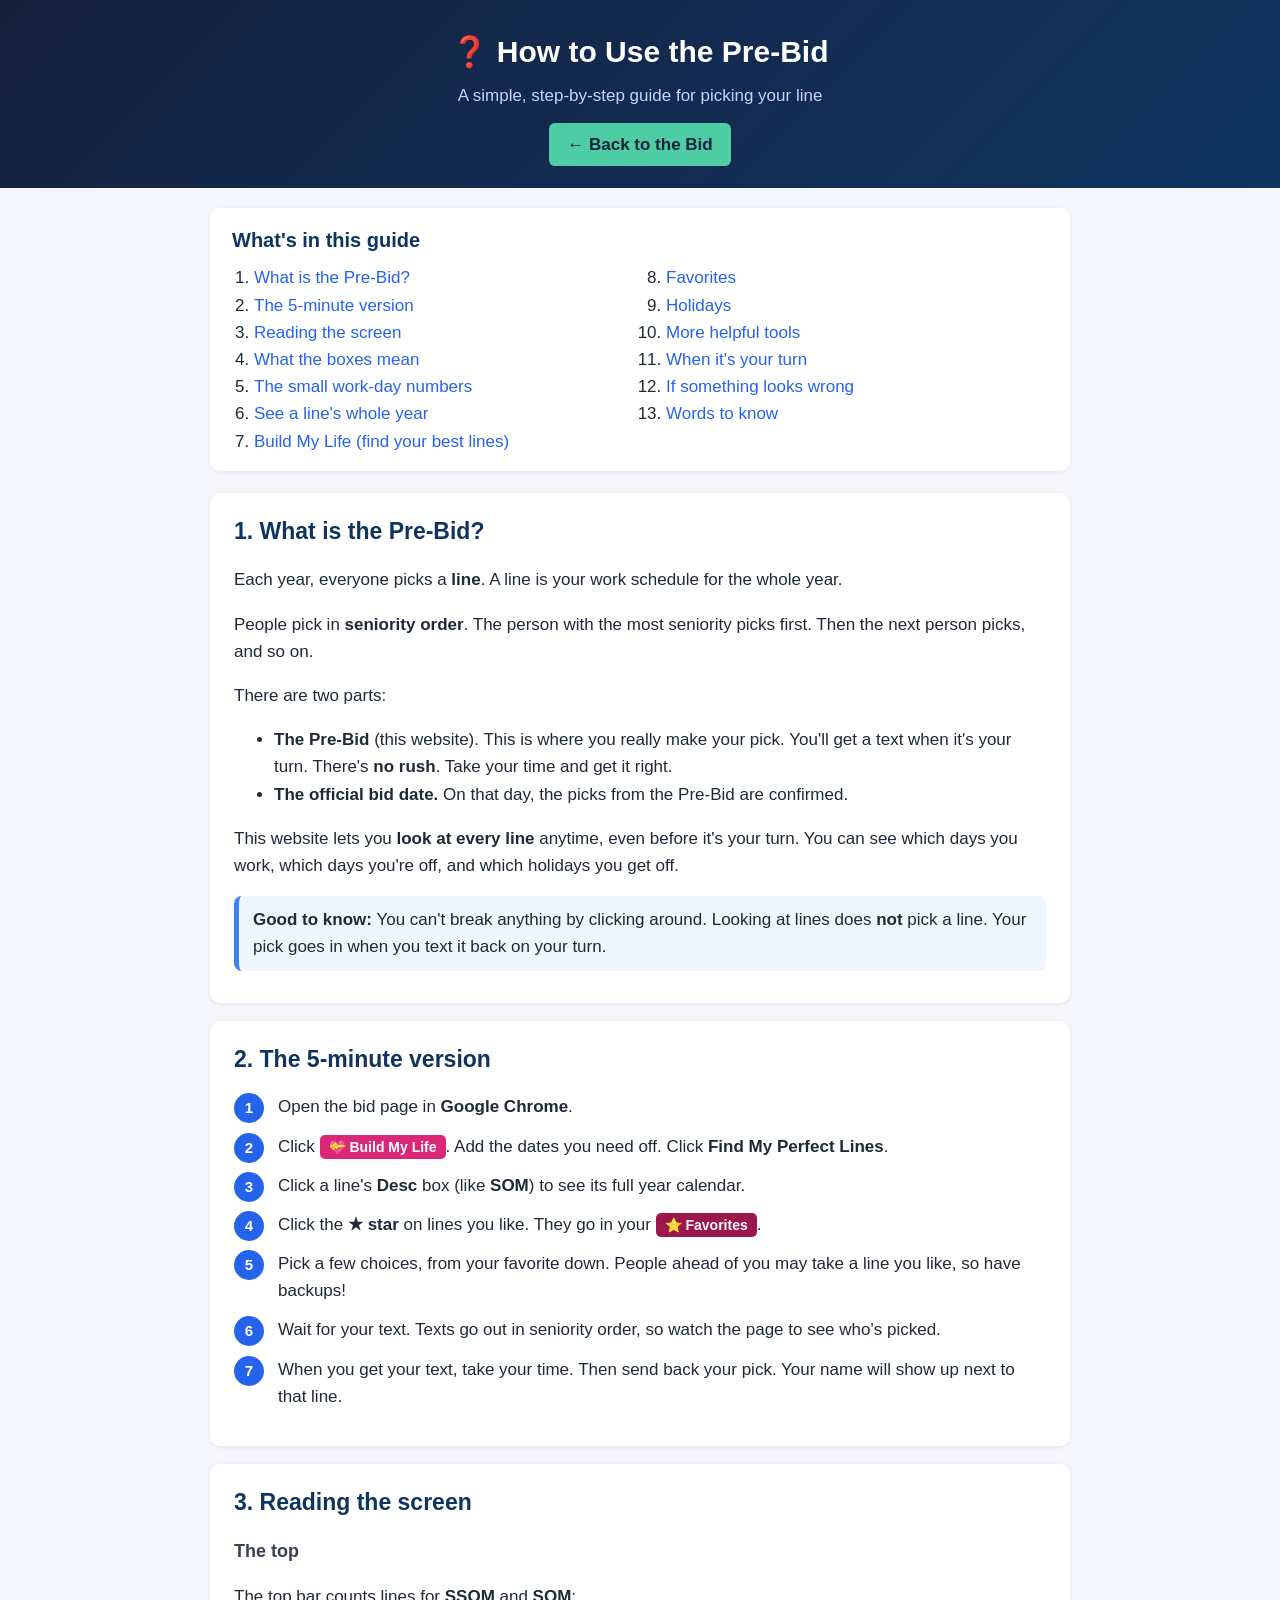
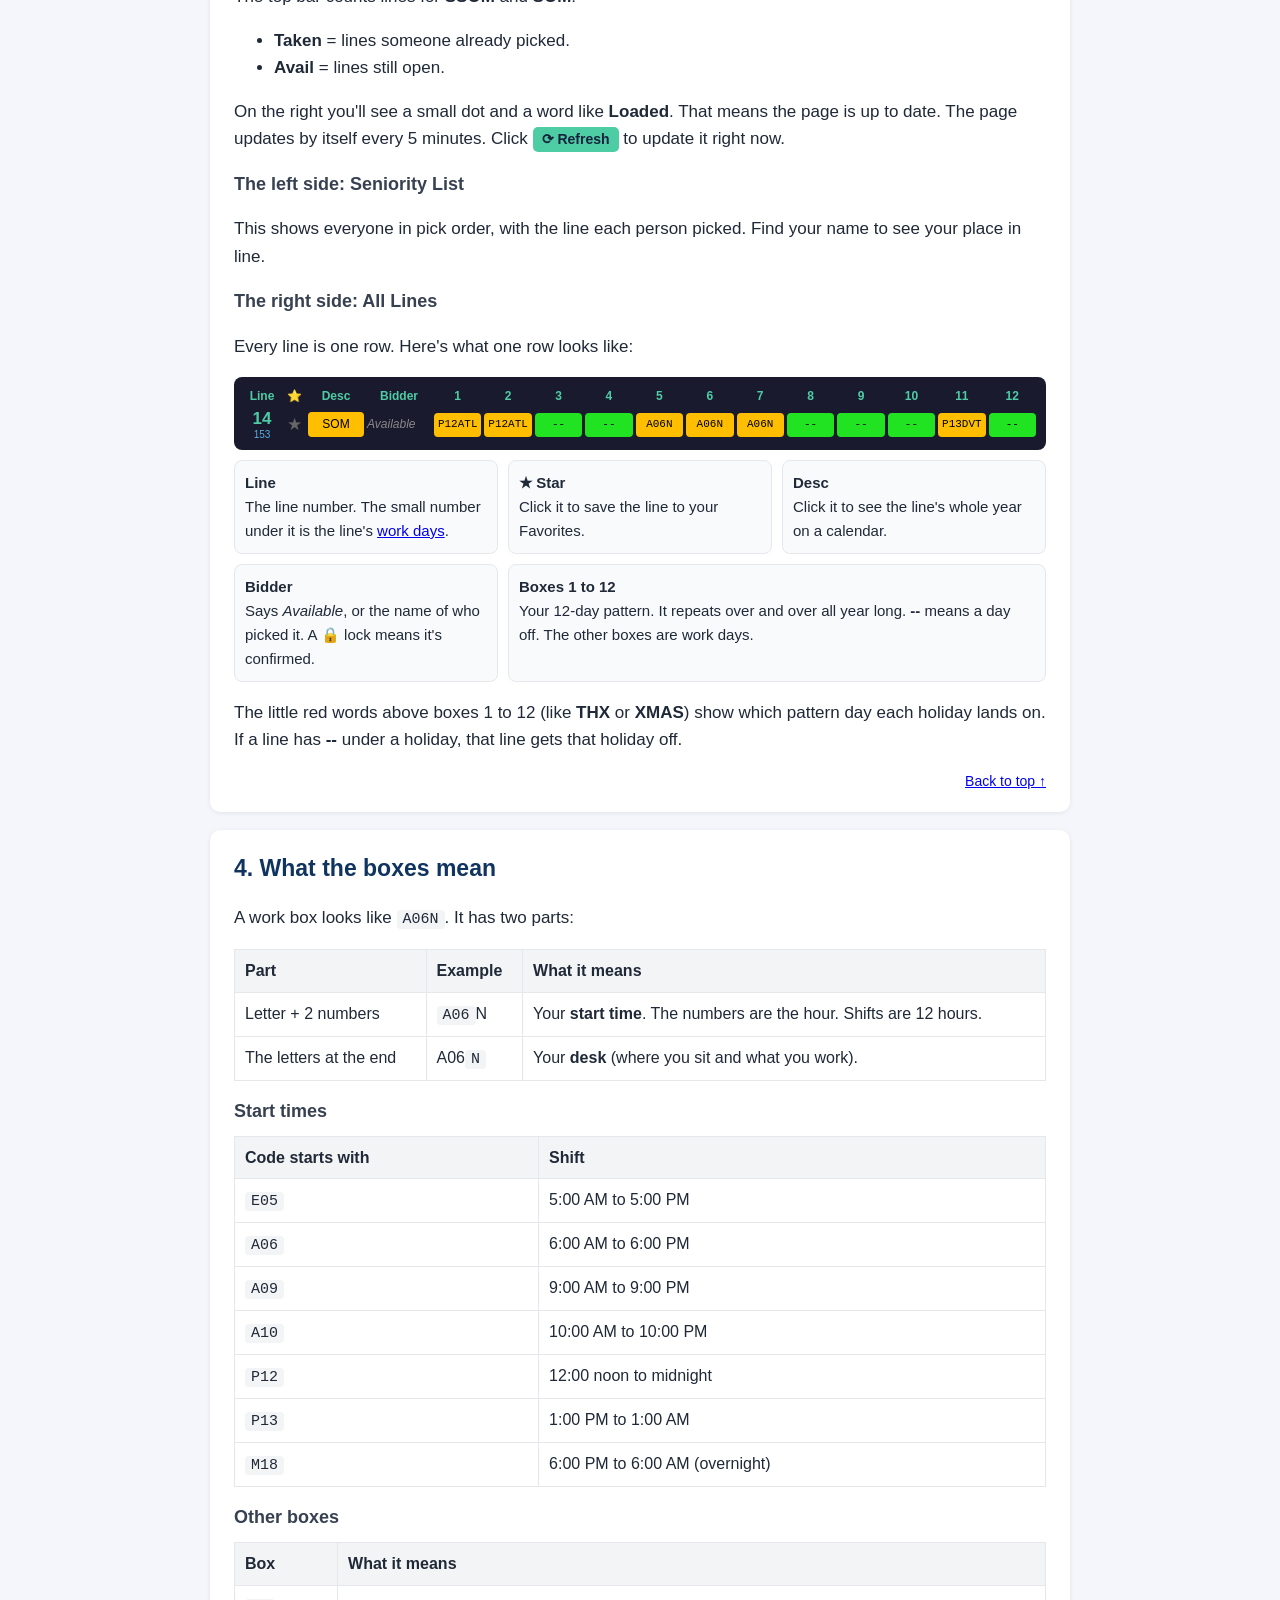
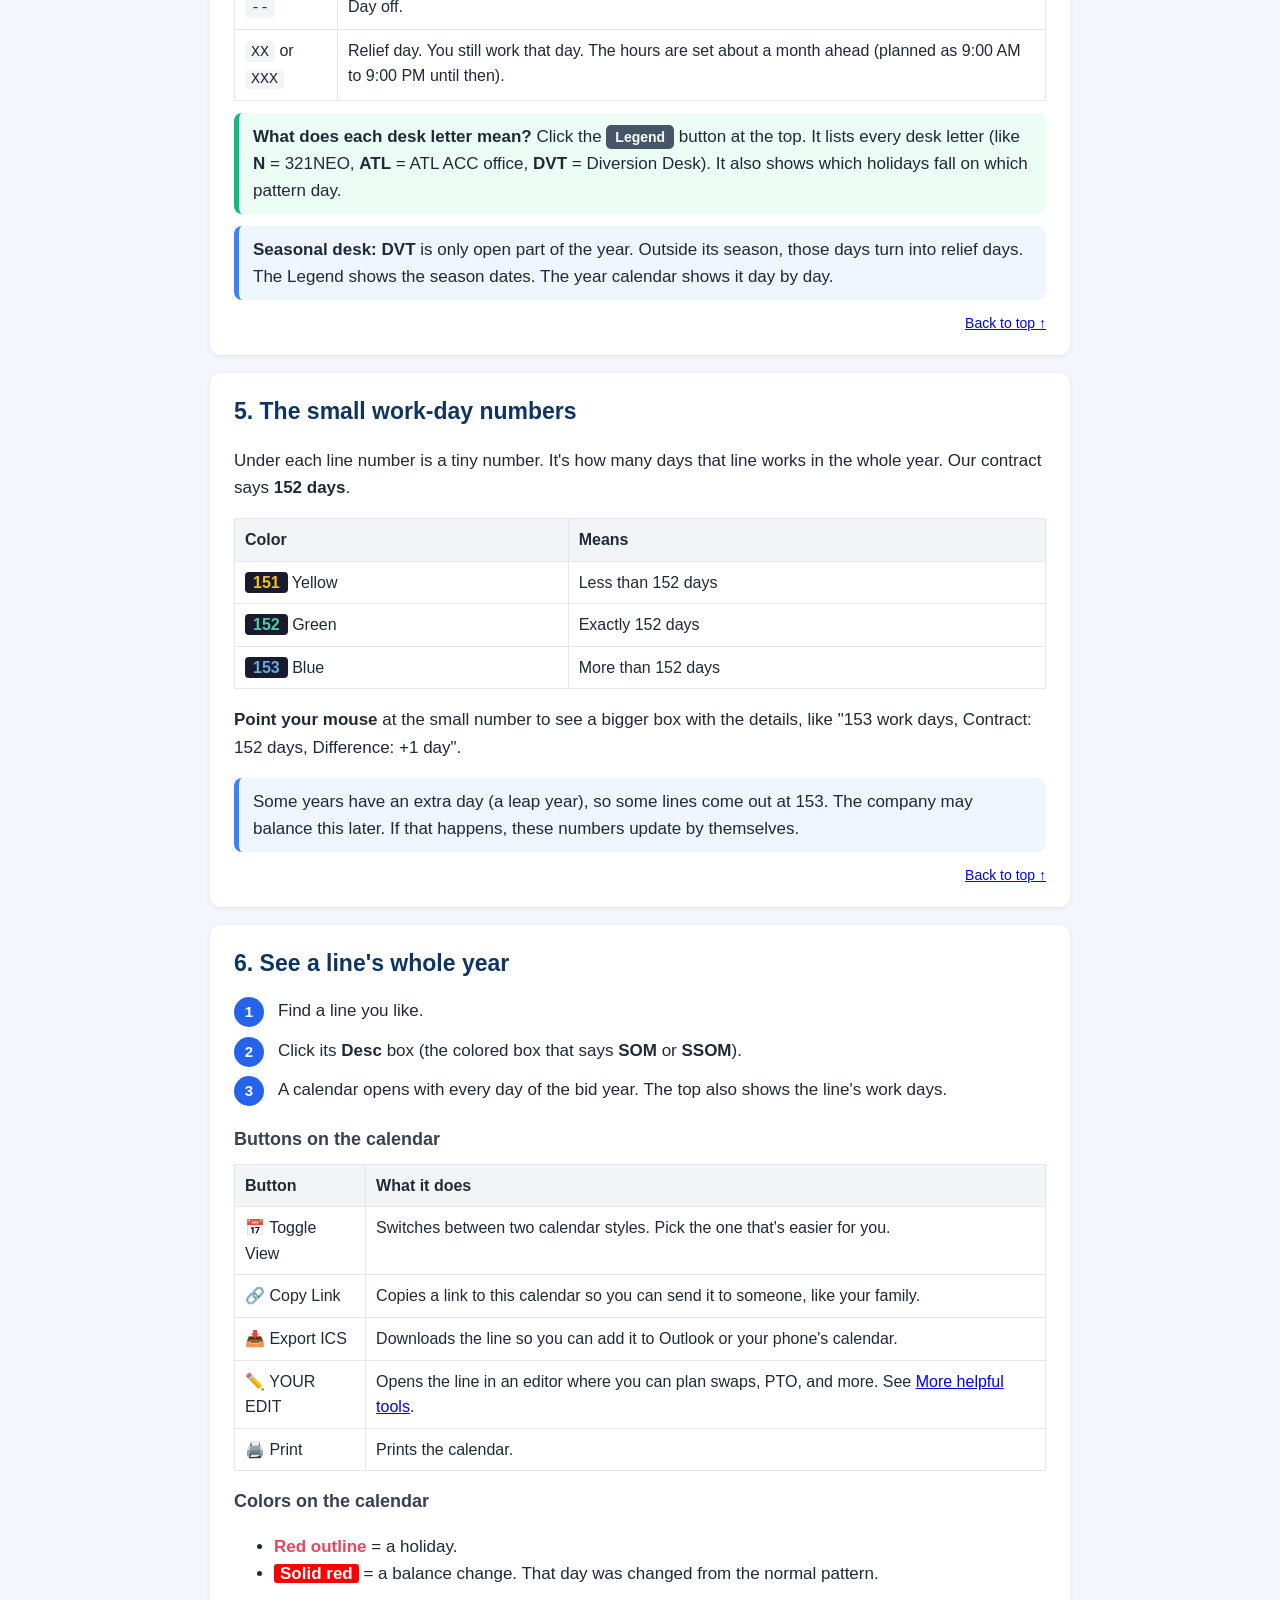
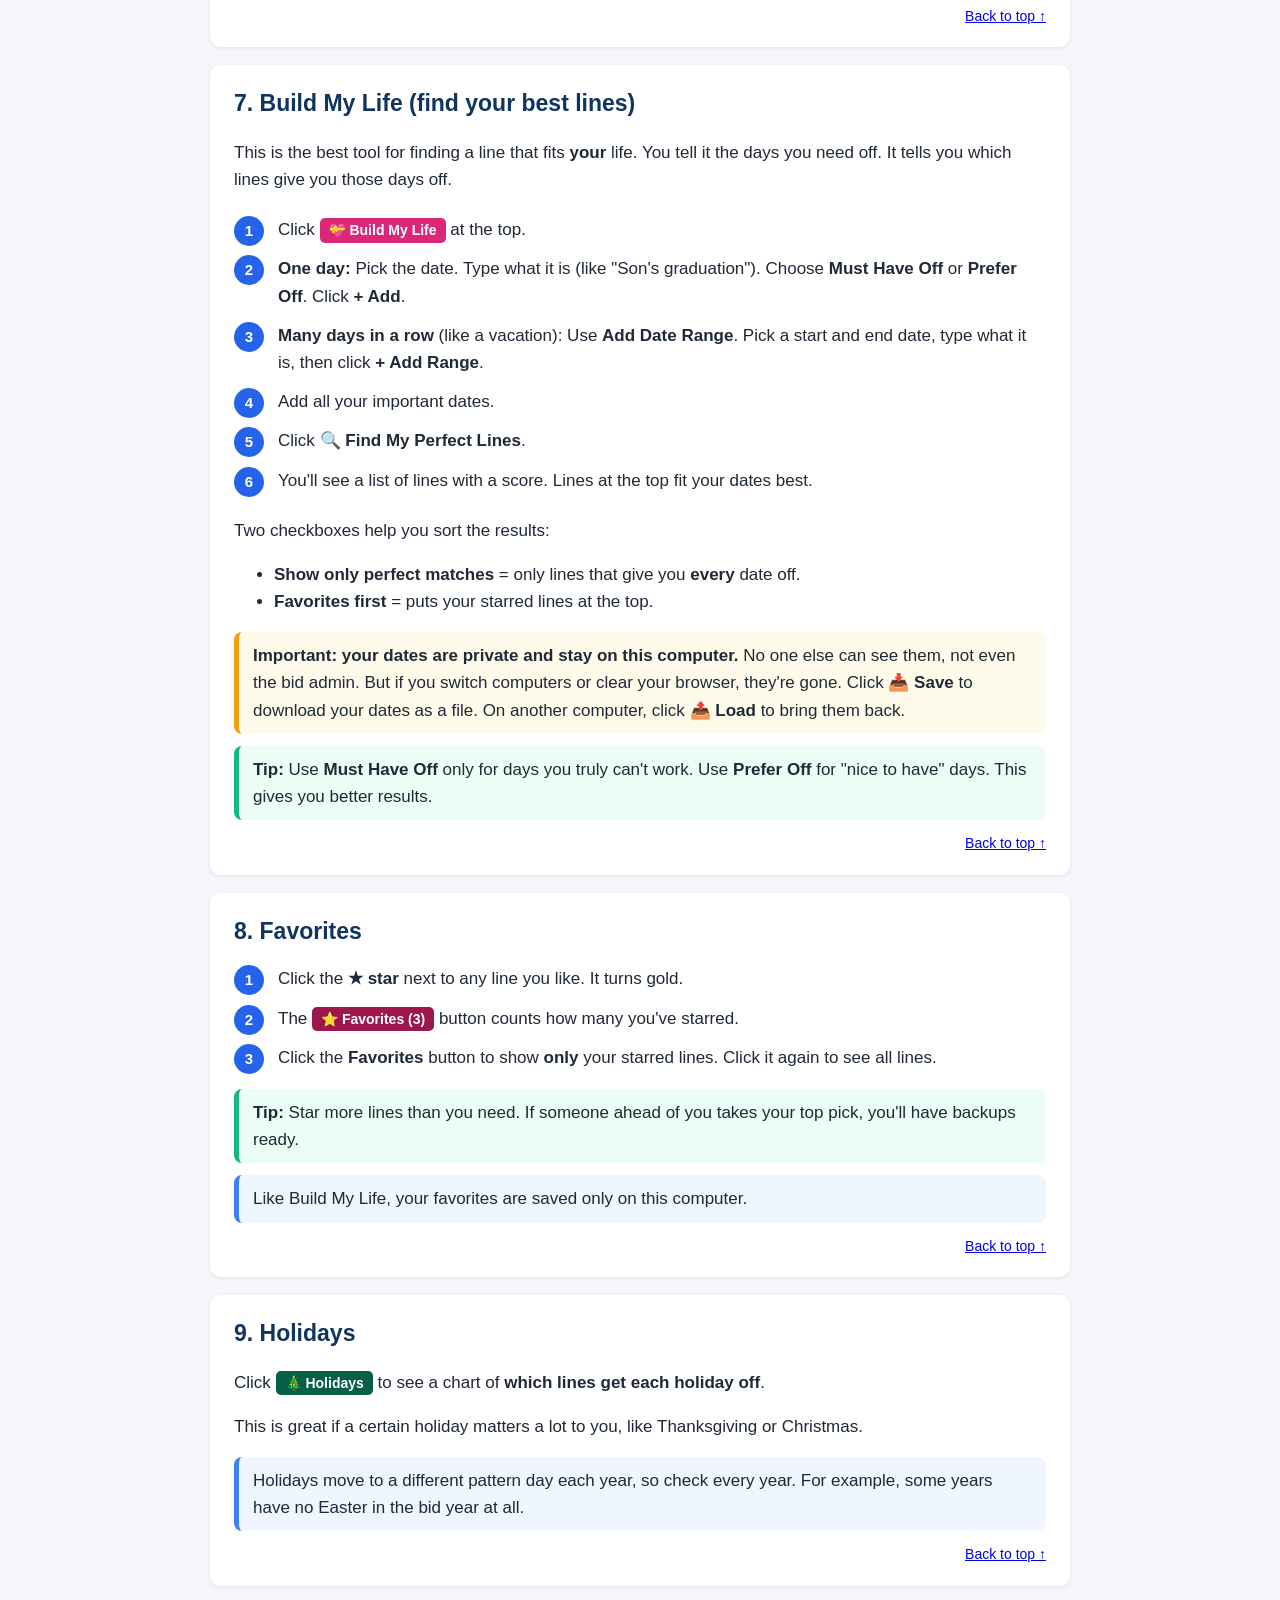
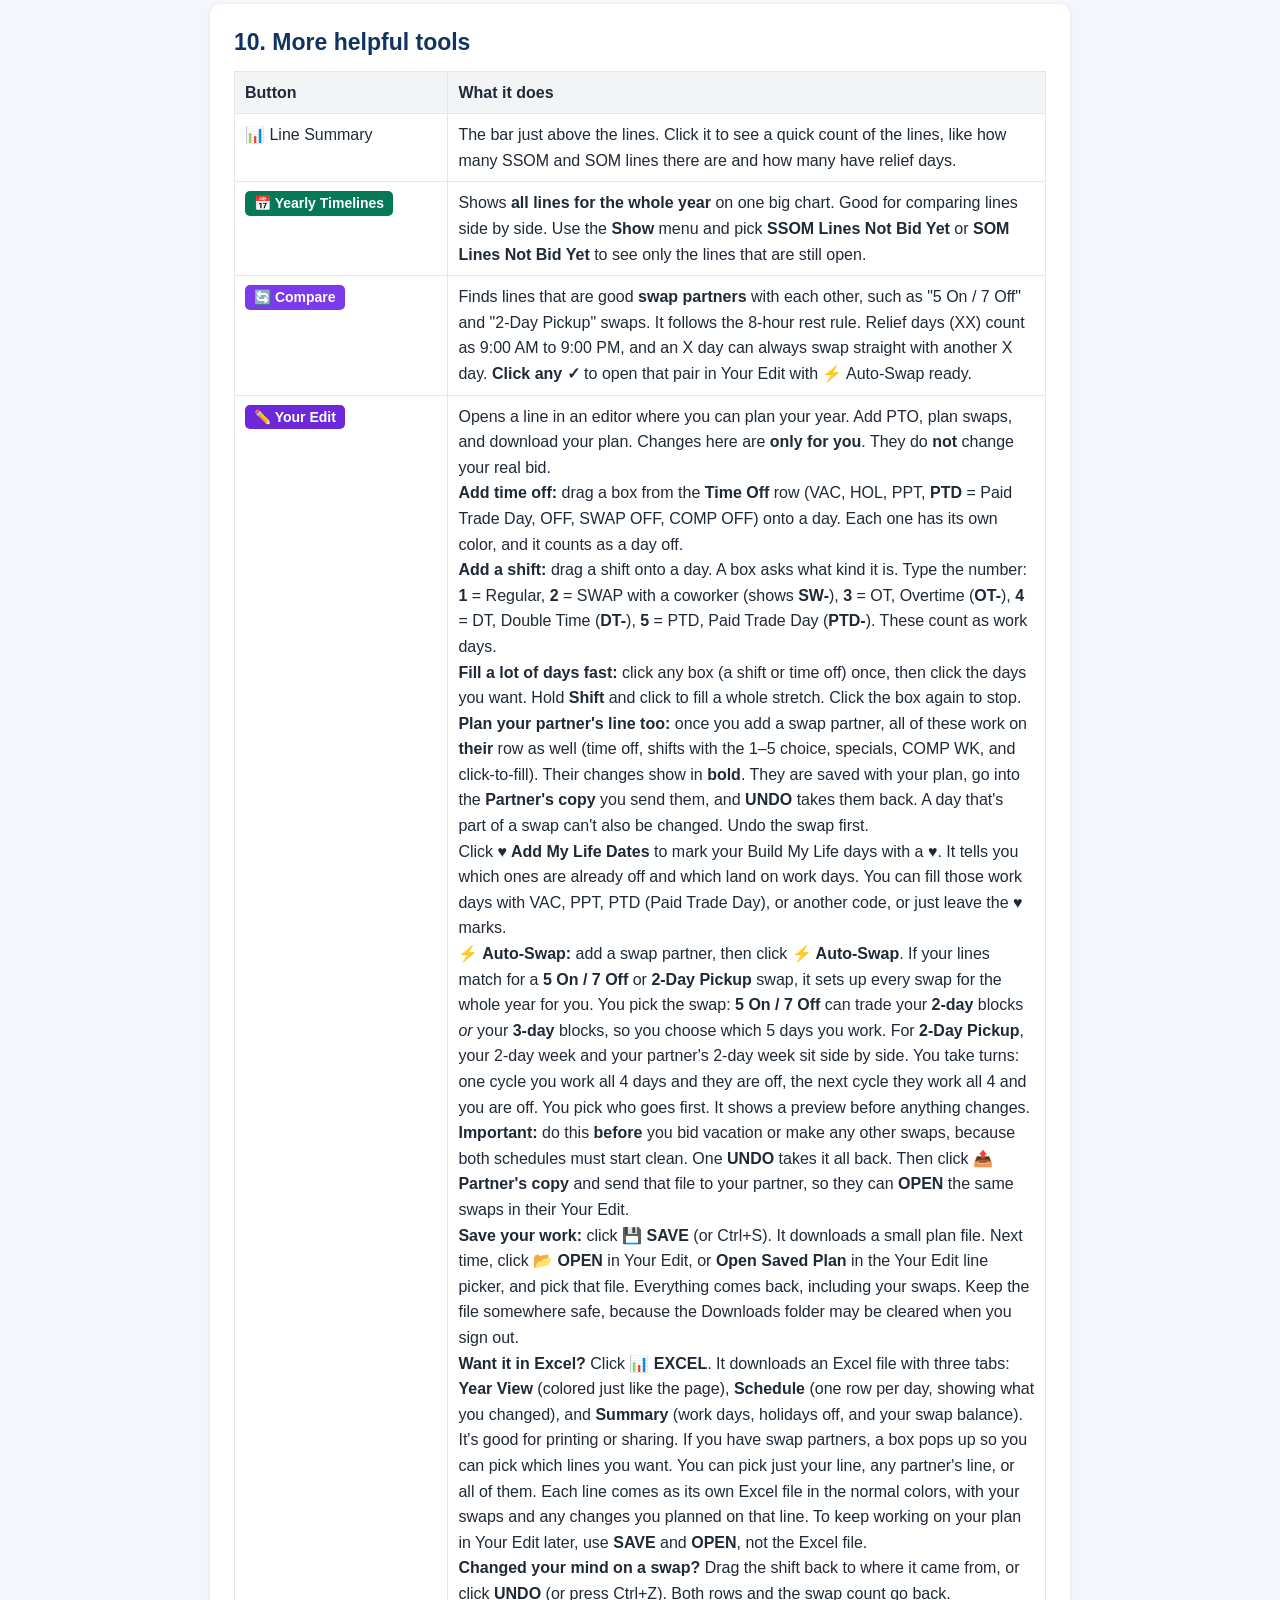
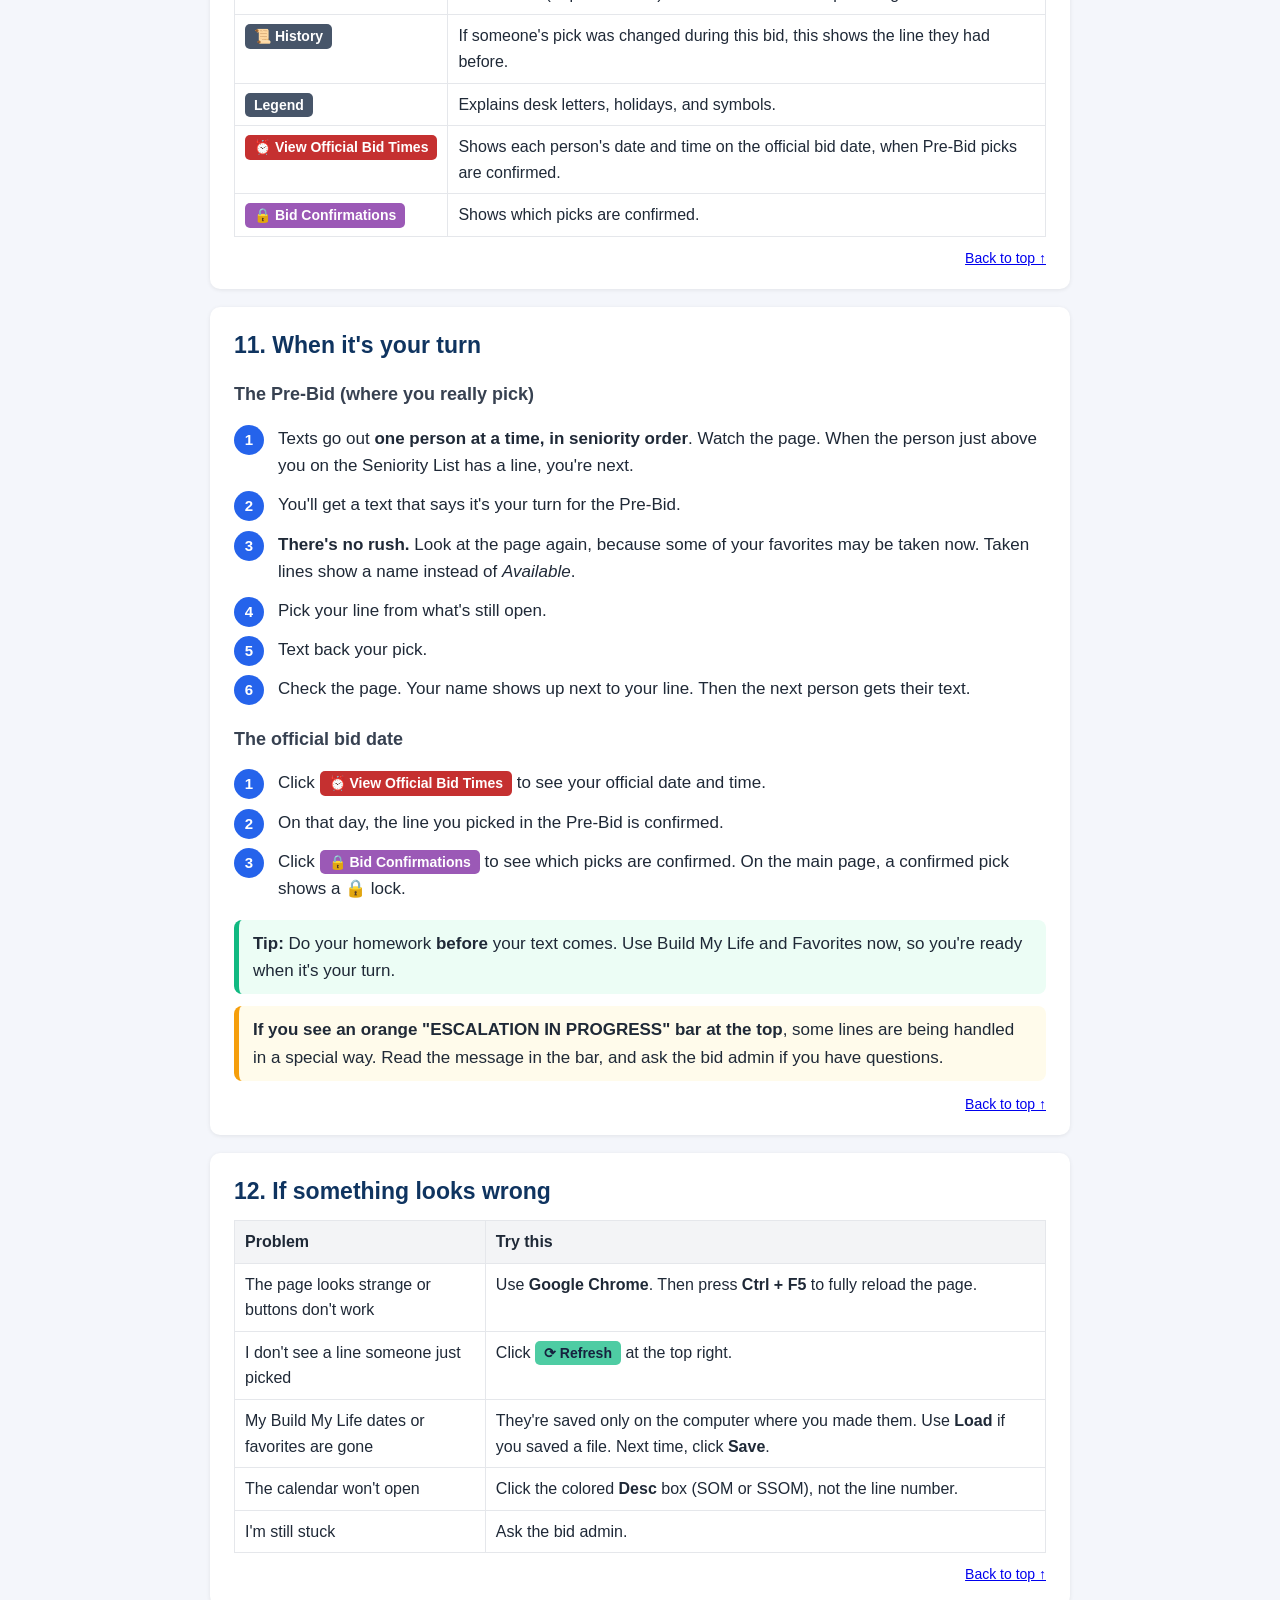
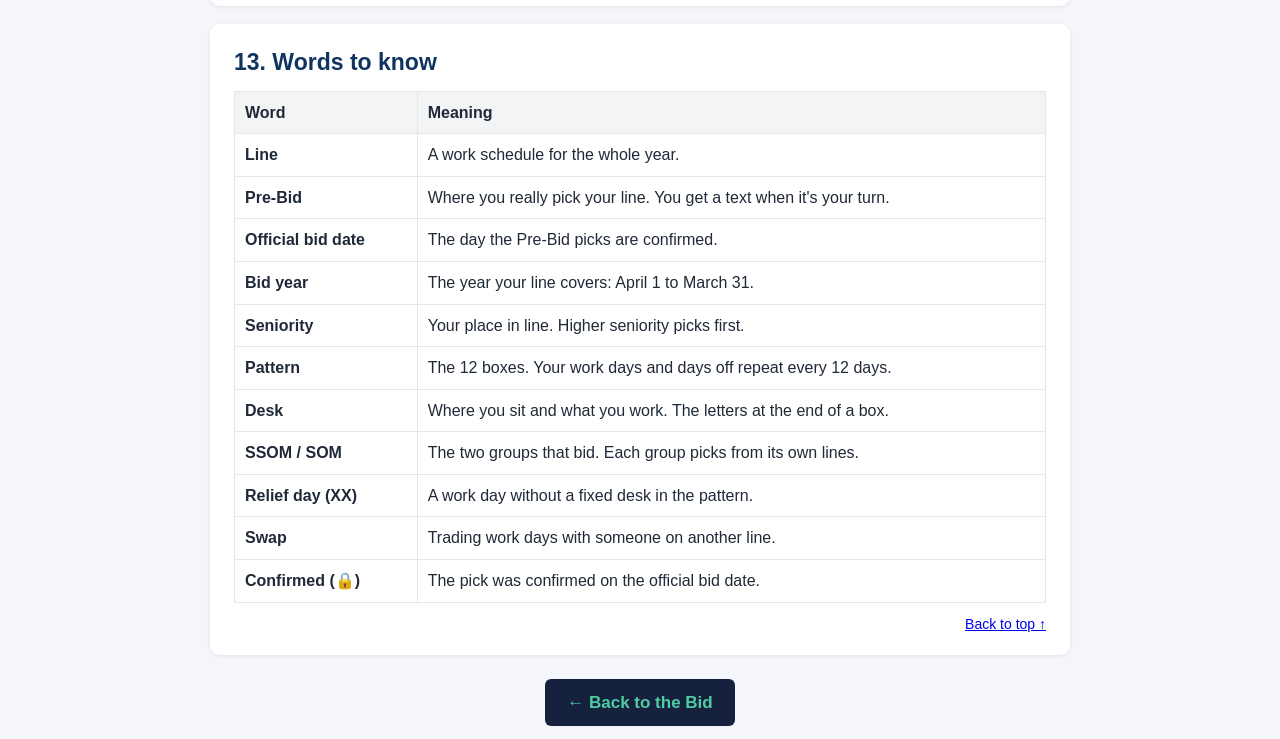
==== commit 54cf5a4b: "Add files via upload" ====
--- a/help.html
+++ b/help.html
@@ -302,7 +302,7 @@
         <tr><td>&#128202; Line Summary</td><td>The bar just above the lines. Click it to see a quick count of the lines, like how many SSOM and SOM lines there are and how many have relief days.</td></tr>
         <tr><td><span class="btnlook b-time">&#128197; Yearly Timelines</span></td><td>Shows <b>all lines for the whole year</b> on one big chart. Good for comparing lines side by side. Use the <b>Show</b> menu and pick <b>SSOM Lines Not Bid Yet</b> or <b>SOM Lines Not Bid Yet</b> to see only the lines that are still open.</td></tr>
         <tr><td><span class="btnlook b-cmp">&#128260; Compare</span></td><td>Finds lines that are good <b>swap partners</b> with each other, such as "5 On / 7 Off" and "2-Day Pickup" swaps. It follows the 8-hour rest rule. Relief days (XX) count as 9:00 AM to 9:00 PM, and an X day can always swap straight with another X day. <b>Click any &#10003;</b> to open that pair in Your Edit with &#9889; Auto-Swap ready.</td></tr>
-        <tr><td><span class="btnlook b-edit">&#9999;&#65039; Your Edit</span></td><td>Opens a line in an editor where you can plan your year. Add PTO, plan swaps, and download your plan. Changes here are <b>only for you</b>. They do <b>not</b> change your real bid.<br><b>Add time off:</b> drag a box from the <b>Time Off</b> row (VAC, HOL, PPT, <b>PTD</b> = Paid Trade Day, OFF, SWAP OFF, COMP OFF) onto a day. Each one has its own color, and it counts as a day off.<br><b>Add a shift:</b> drag a shift onto a day. A box asks what kind it is. Type the number: <b>1</b> = Regular, <b>2</b> = SWAP with a coworker (shows <b>SW-</b>), <b>3</b> = OT, Overtime (<b>OT-</b>), <b>4</b> = DT, Double Time (<b>DT-</b>), <b>5</b> = PTD, Paid Trade Day (<b>PTD-</b>). These count as work days.<br><b>Fill a lot of days fast:</b> click any box (a shift or time off) once, then click the days you want. Hold <b>Shift</b> and click to fill a whole stretch. Click the box again to stop.<br><b>Plan your partner's line too:</b> once you add a swap partner, all of these work on <b>their</b> row as well (time off, shifts with the 1&ndash;5 choice, specials, COMP WK, and click-to-fill). Their changes show in <b>bold</b>. They are saved with your plan, go into the <b>Partner's copy</b> you send them, and <b>UNDO</b> takes them back. A day that's part of a swap can't also be changed. Undo the swap first.<br>Click <b>&#9829; Add My Life Dates</b> to mark your Build My Life days with a &#9829;. It tells you which ones are already off and which land on work days. You can fill those work days with VAC, PPT, PTD (Paid Trade Day), or another code, or just leave the &#9829; marks.<br><b>&#9889; Auto-Swap:</b> add a swap partner, then click <b>&#9889; Auto-Swap</b>. If your lines match for a <b>5 On / 7 Off</b> or <b>2-Day Pickup</b> swap, it sets up every swap for the whole year for you. You pick the swap: <b>5 On / 7 Off</b> can trade your <b>2-day</b> blocks <i>or</i> your <b>3-day</b> blocks, so you choose which 5 days you work. For <b>2-Day Pickup</b>, your 2-day week and your partner's 2-day week sit side by side. You take turns: one cycle you work all 4 days and they are off, the next cycle they work all 4 and you are off. You pick who goes first. It shows a preview before anything changes. <b>Important:</b> do this <b>before</b> you bid vacation or make any other swaps, because both schedules must start clean. One <b>UNDO</b> takes it all back. Then click <b>&#128228; Partner's copy</b> and send that file to your partner, so they can <b>OPEN</b> the same swaps in their Your Edit.<br><b>Save your work:</b> click <b>&#128190; SAVE</b> (or Ctrl+S). It downloads a small plan file. Next time, click <b>&#128194; OPEN</b> in Your Edit, or <b>Open Saved Plan</b> in the Your Edit line picker, and pick that file. Everything comes back, including your swaps. Keep the file somewhere safe, because the Downloads folder may be cleared when you sign out.<br><b>Want it in Excel?</b> Click <b>&#128202; EXCEL</b>. It downloads an Excel file with three tabs: <b>Year View</b> (colored just like the page), <b>Schedule</b> (one row per day, showing what you changed), and <b>Summary</b> (work days, holidays off, and your swap balance). It's good for printing or sharing. To keep working on your plan in Your Edit later, use <b>SAVE</b> and <b>OPEN</b>, not the Excel file.<br><b>Changed your mind on a swap?</b> Drag the shift back to where it came from, or click <b>UNDO</b> (or press Ctrl+Z). Both rows and the swap count go back.</td></tr>
+        <tr><td><span class="btnlook b-edit">&#9999;&#65039; Your Edit</span></td><td>Opens a line in an editor where you can plan your year. Add PTO, plan swaps, and download your plan. Changes here are <b>only for you</b>. They do <b>not</b> change your real bid.<br><b>Add time off:</b> drag a box from the <b>Time Off</b> row (VAC, HOL, PPT, <b>PTD</b> = Paid Trade Day, OFF, SWAP OFF, COMP OFF) onto a day. Each one has its own color, and it counts as a day off.<br><b>Add a shift:</b> drag a shift onto a day. A box asks what kind it is. Type the number: <b>1</b> = Regular, <b>2</b> = SWAP with a coworker (shows <b>SW-</b>), <b>3</b> = OT, Overtime (<b>OT-</b>), <b>4</b> = DT, Double Time (<b>DT-</b>), <b>5</b> = PTD, Paid Trade Day (<b>PTD-</b>). These count as work days.<br><b>Fill a lot of days fast:</b> click any box (a shift or time off) once, then click the days you want. Hold <b>Shift</b> and click to fill a whole stretch. Click the box again to stop.<br><b>Plan your partner's line too:</b> once you add a swap partner, all of these work on <b>their</b> row as well (time off, shifts with the 1&ndash;5 choice, specials, COMP WK, and click-to-fill). Their changes show in <b>bold</b>. They are saved with your plan, go into the <b>Partner's copy</b> you send them, and <b>UNDO</b> takes them back. A day that's part of a swap can't also be changed. Undo the swap first.<br>Click <b>&#9829; Add My Life Dates</b> to mark your Build My Life days with a &#9829;. It tells you which ones are already off and which land on work days. You can fill those work days with VAC, PPT, PTD (Paid Trade Day), or another code, or just leave the &#9829; marks.<br><b>&#9889; Auto-Swap:</b> add a swap partner, then click <b>&#9889; Auto-Swap</b>. If your lines match for a <b>5 On / 7 Off</b> or <b>2-Day Pickup</b> swap, it sets up every swap for the whole year for you. You pick the swap: <b>5 On / 7 Off</b> can trade your <b>2-day</b> blocks <i>or</i> your <b>3-day</b> blocks, so you choose which 5 days you work. For <b>2-Day Pickup</b>, your 2-day week and your partner's 2-day week sit side by side. You take turns: one cycle you work all 4 days and they are off, the next cycle they work all 4 and you are off. You pick who goes first. It shows a preview before anything changes. <b>Important:</b> do this <b>before</b> you bid vacation or make any other swaps, because both schedules must start clean. One <b>UNDO</b> takes it all back. Then click <b>&#128228; Partner's copy</b> and send that file to your partner, so they can <b>OPEN</b> the same swaps in their Your Edit.<br><b>Save your work:</b> click <b>&#128190; SAVE</b> (or Ctrl+S). It downloads a small plan file. Next time, click <b>&#128194; OPEN</b> in Your Edit, or <b>Open Saved Plan</b> in the Your Edit line picker, and pick that file. Everything comes back, including your swaps. Keep the file somewhere safe, because the Downloads folder may be cleared when you sign out.<br><b>Want it in Excel?</b> Click <b>&#128202; EXCEL</b>. It downloads an Excel file with three tabs: <b>Year View</b> (colored just like the page), <b>Schedule</b> (one row per day, showing what you changed), and <b>Summary</b> (work days, holidays off, and your swap balance). It's good for printing or sharing. If you have swap partners, a box pops up so you can pick which lines you want. You can pick just your line, any partner's line, or all of them. Each line comes as its own Excel file in the normal colors, with your swaps and any changes you planned on that line. To keep working on your plan in Your Edit later, use <b>SAVE</b> and <b>OPEN</b>, not the Excel file.<br><b>Changed your mind on a swap?</b> Drag the shift back to where it came from, or click <b>UNDO</b> (or press Ctrl+Z). Both rows and the swap count go back.</td></tr>
         <tr><td><span class="btnlook">&#128220; History</span></td><td>If someone's pick was changed during this bid, this shows the line they had before.</td></tr>
         <tr><td><span class="btnlook">Legend</span></td><td>Explains desk letters, holidays, and symbols.</td></tr>
         <tr><td><span class="btnlook b-red">&#9200; View Official Bid Times</span></td><td>Shows each person's date and time on the official bid date, when Pre-Bid picks are confirmed.</td></tr>
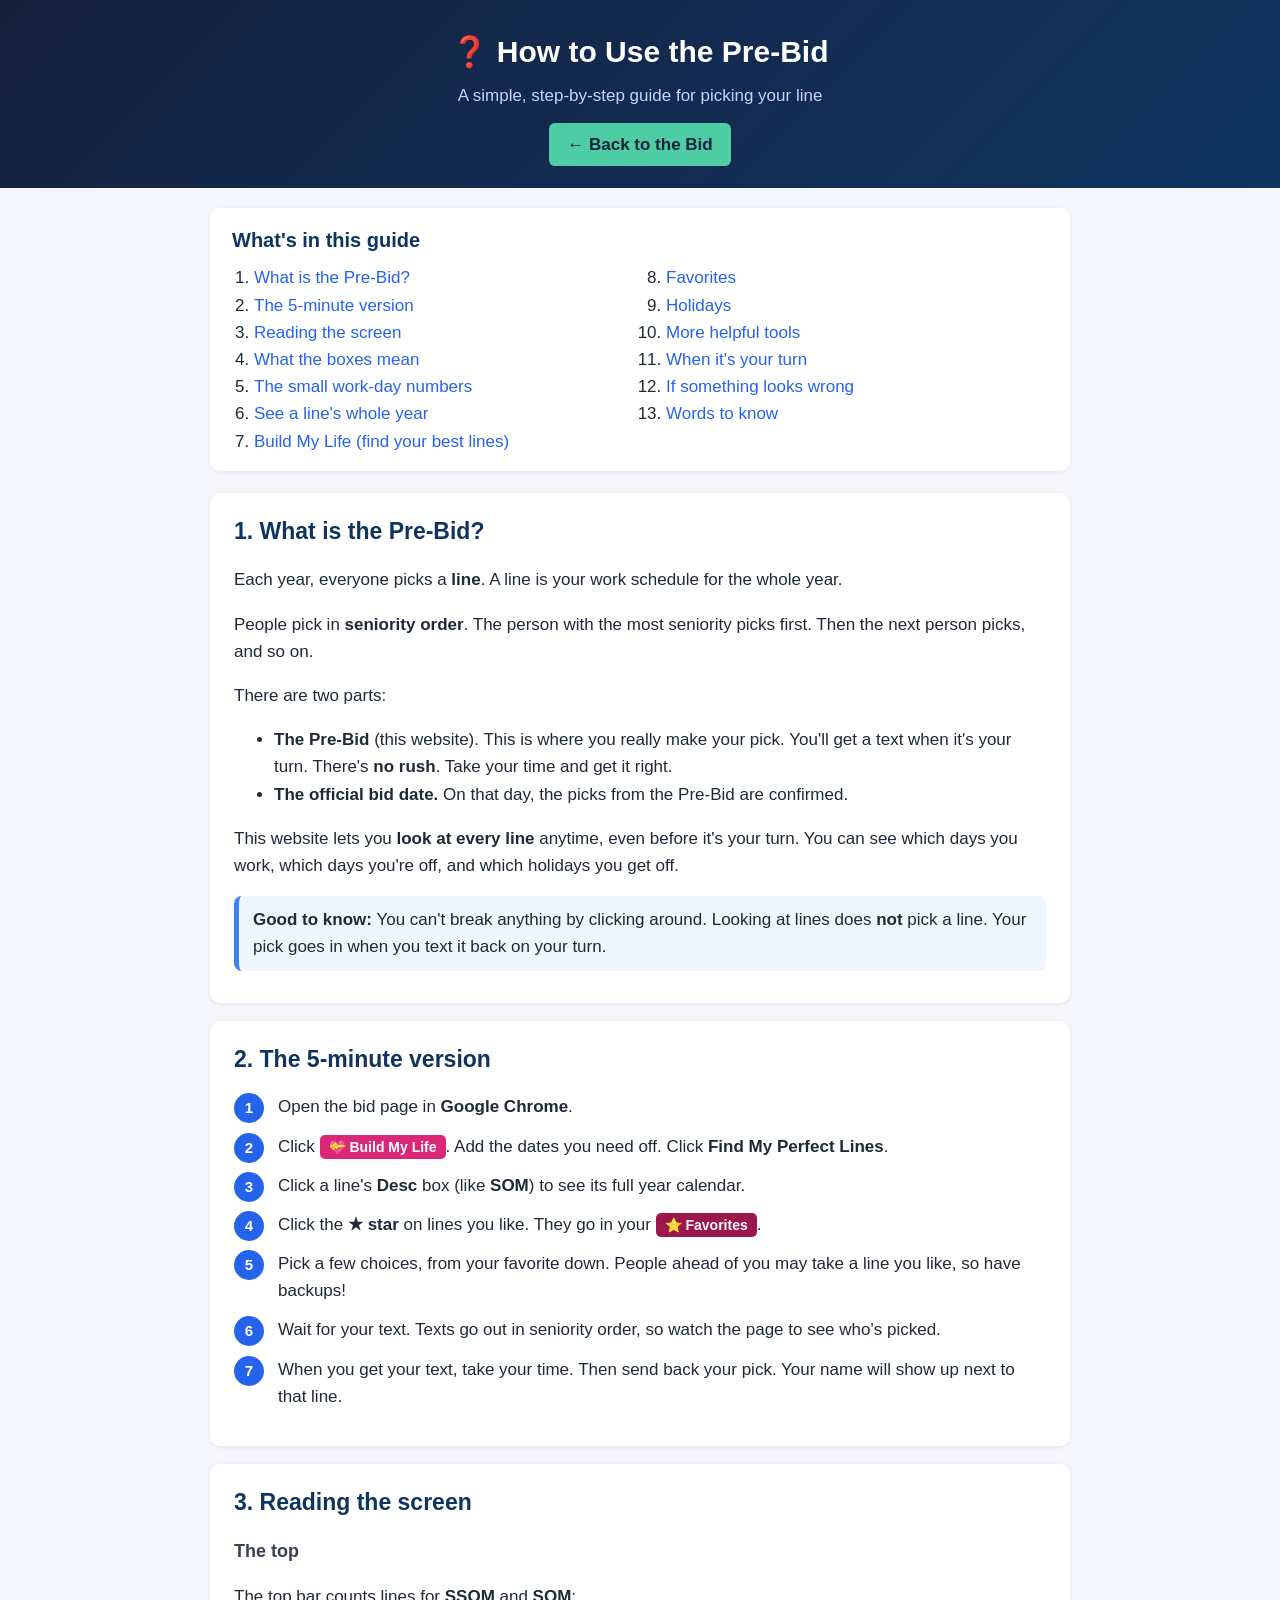
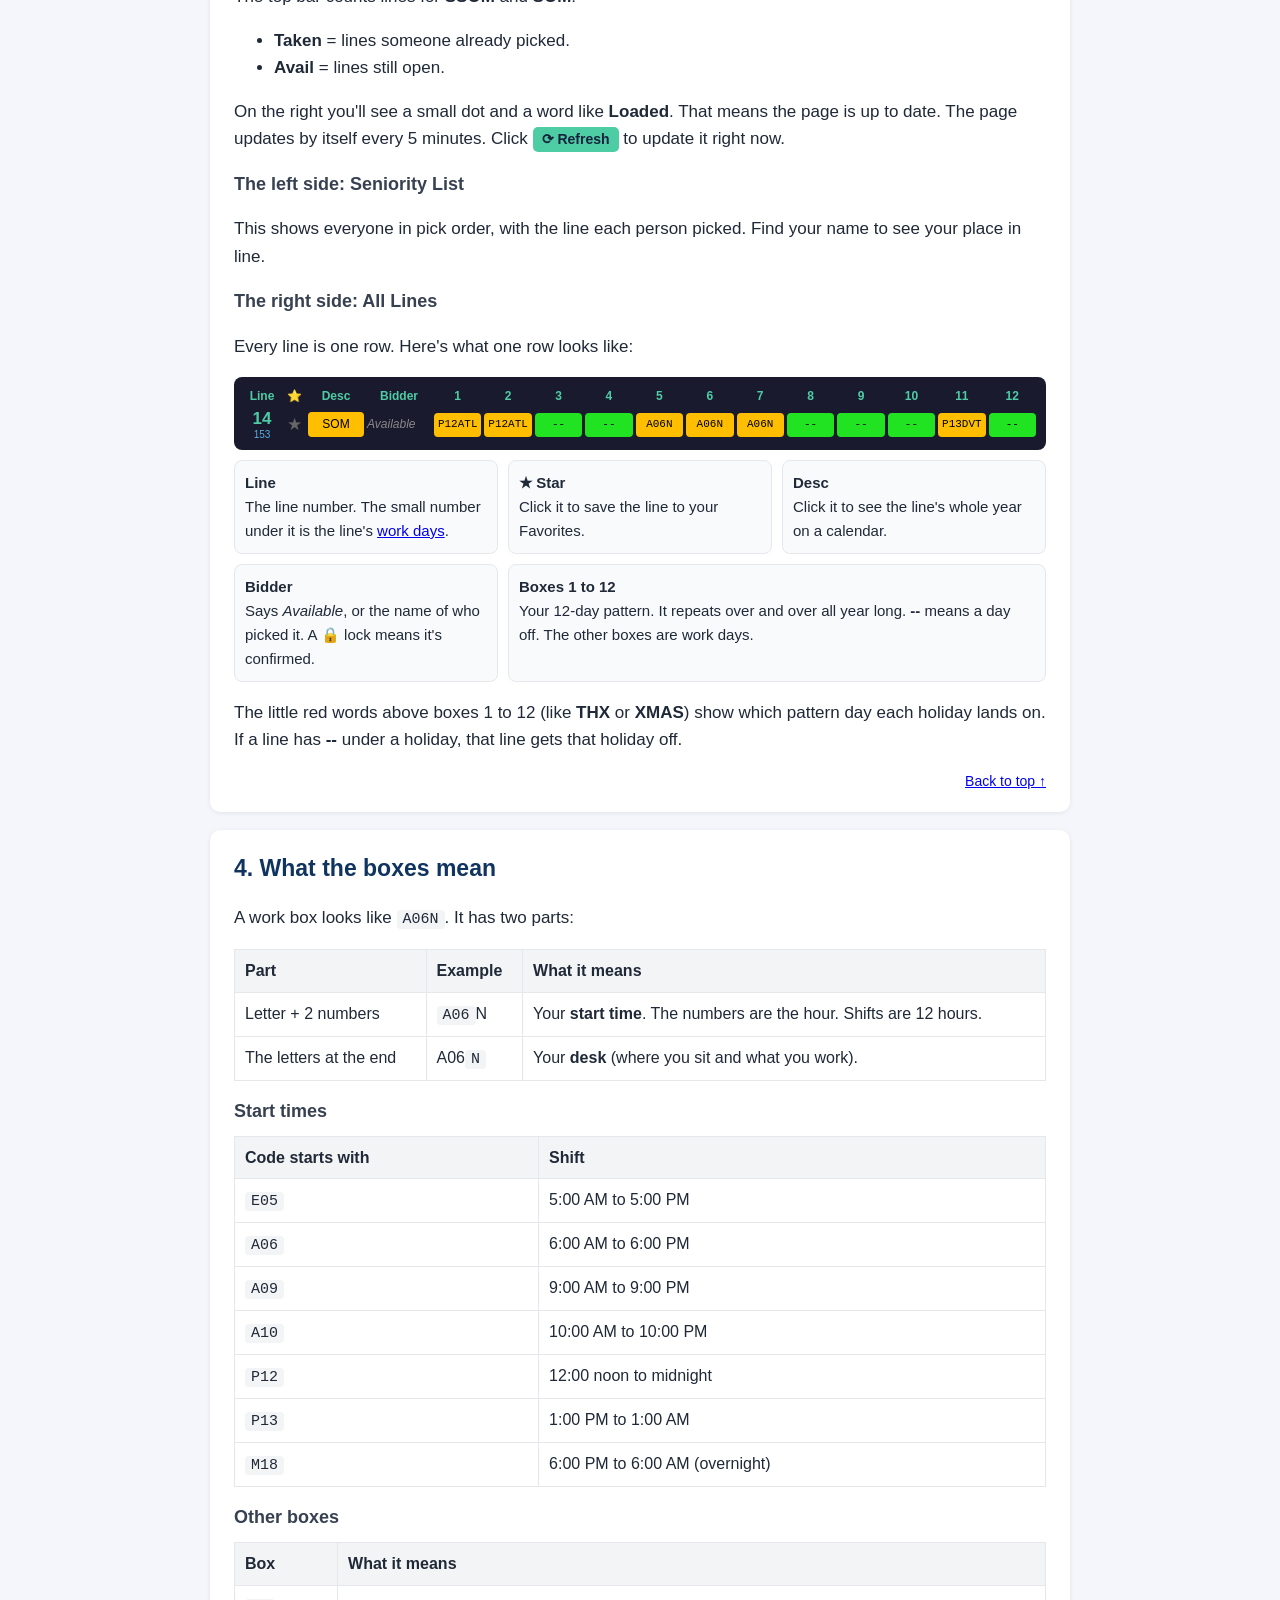
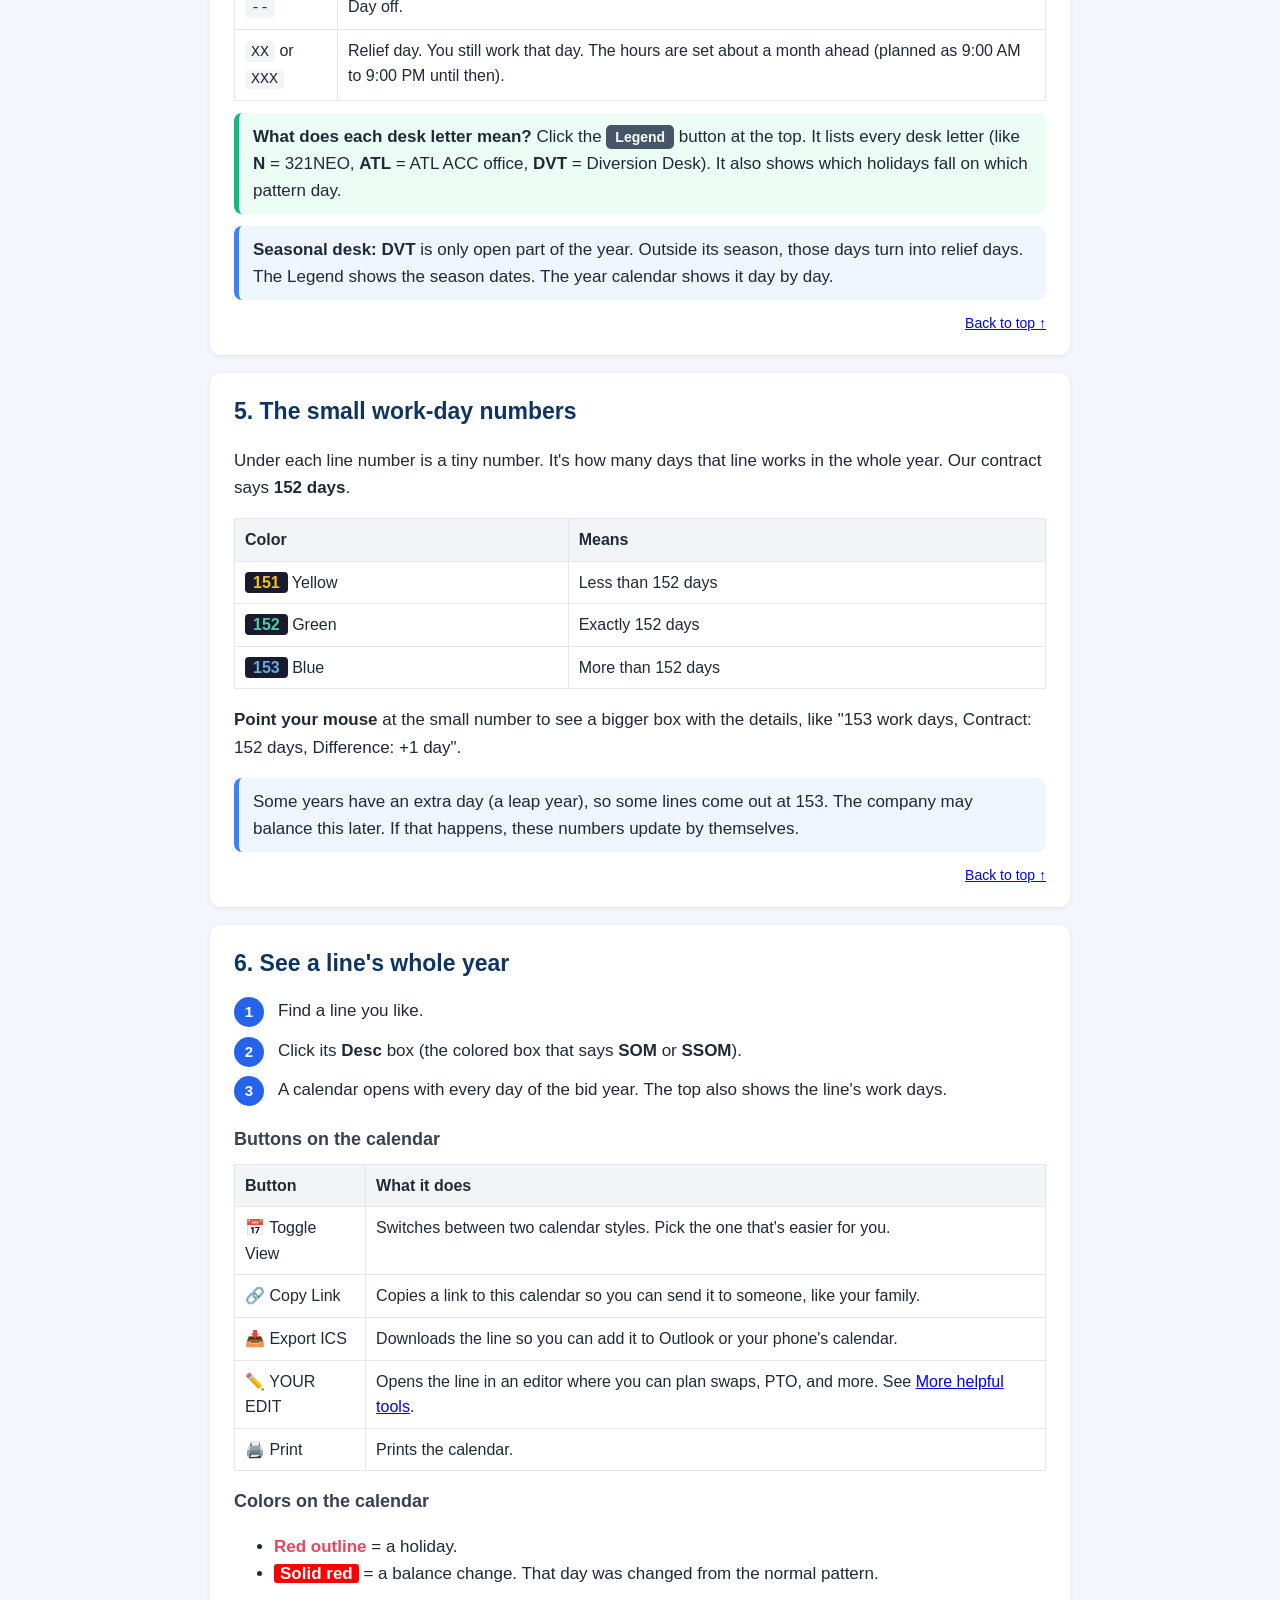
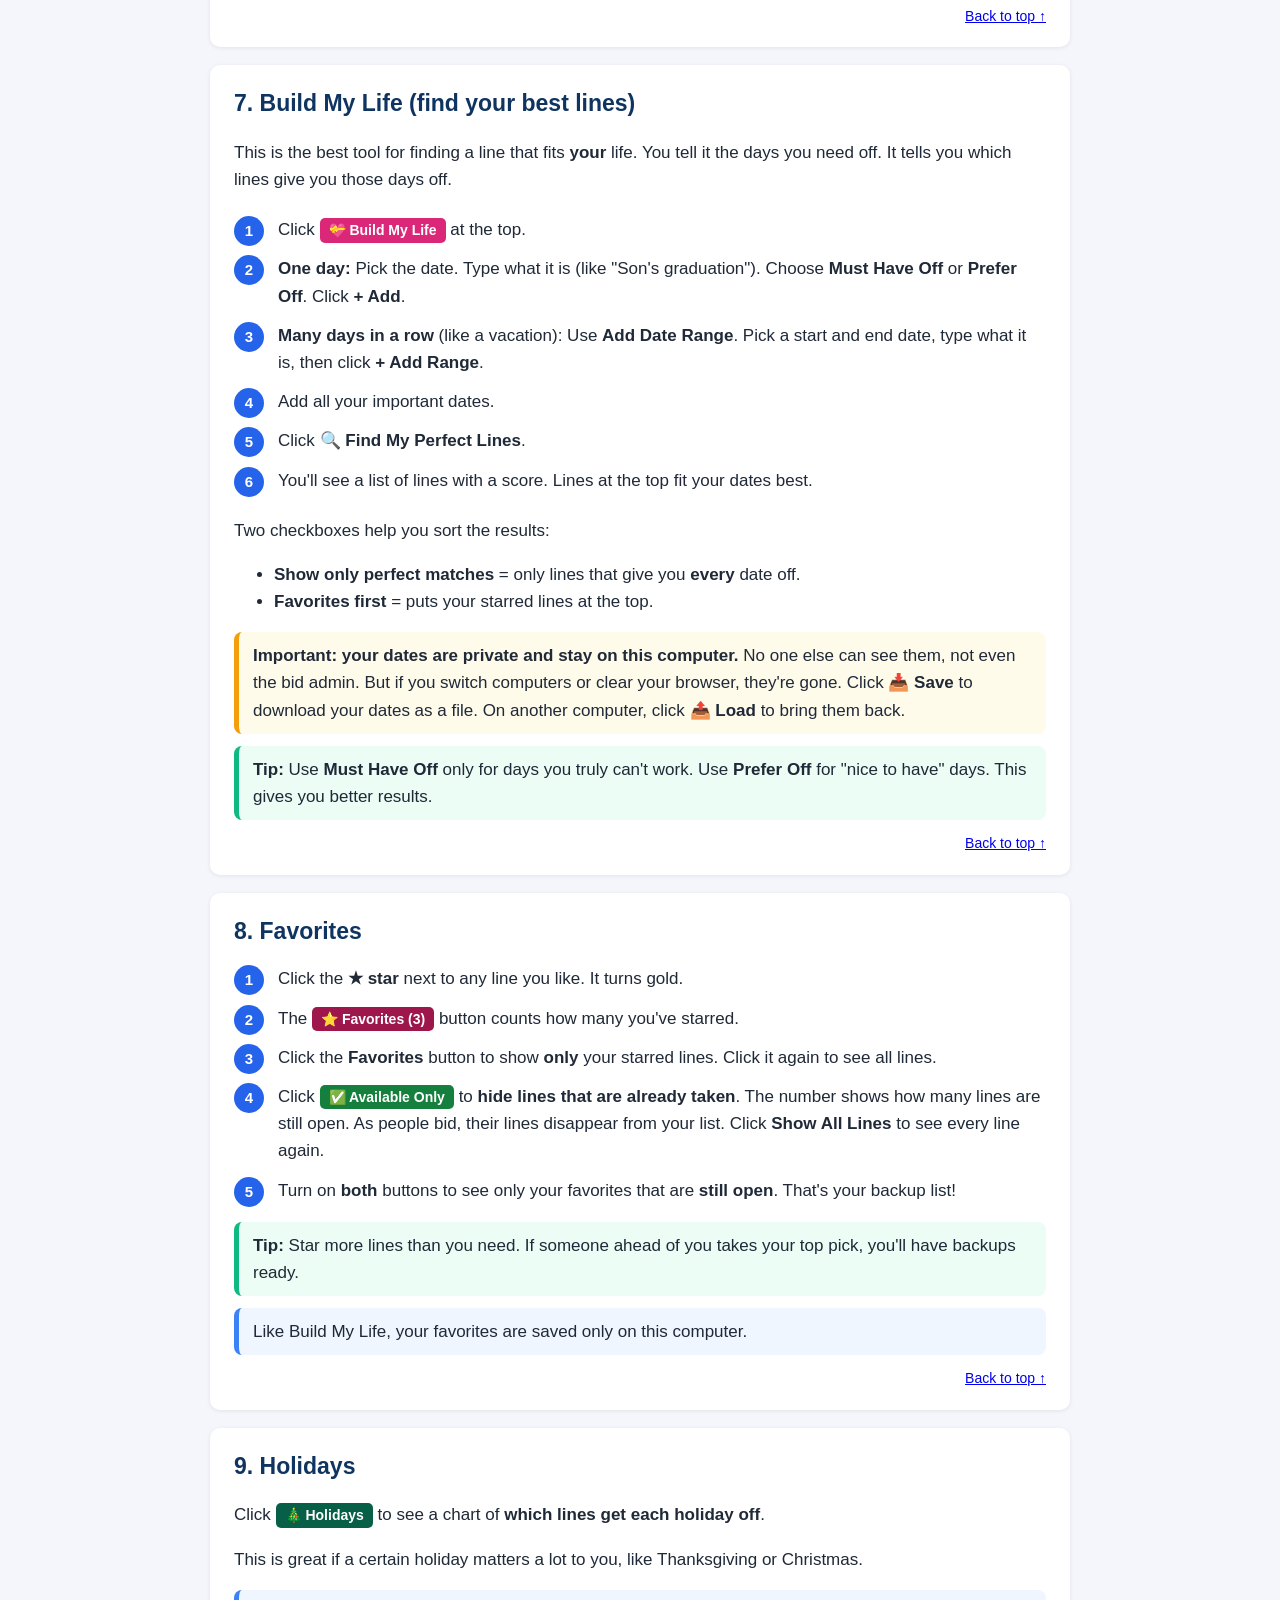
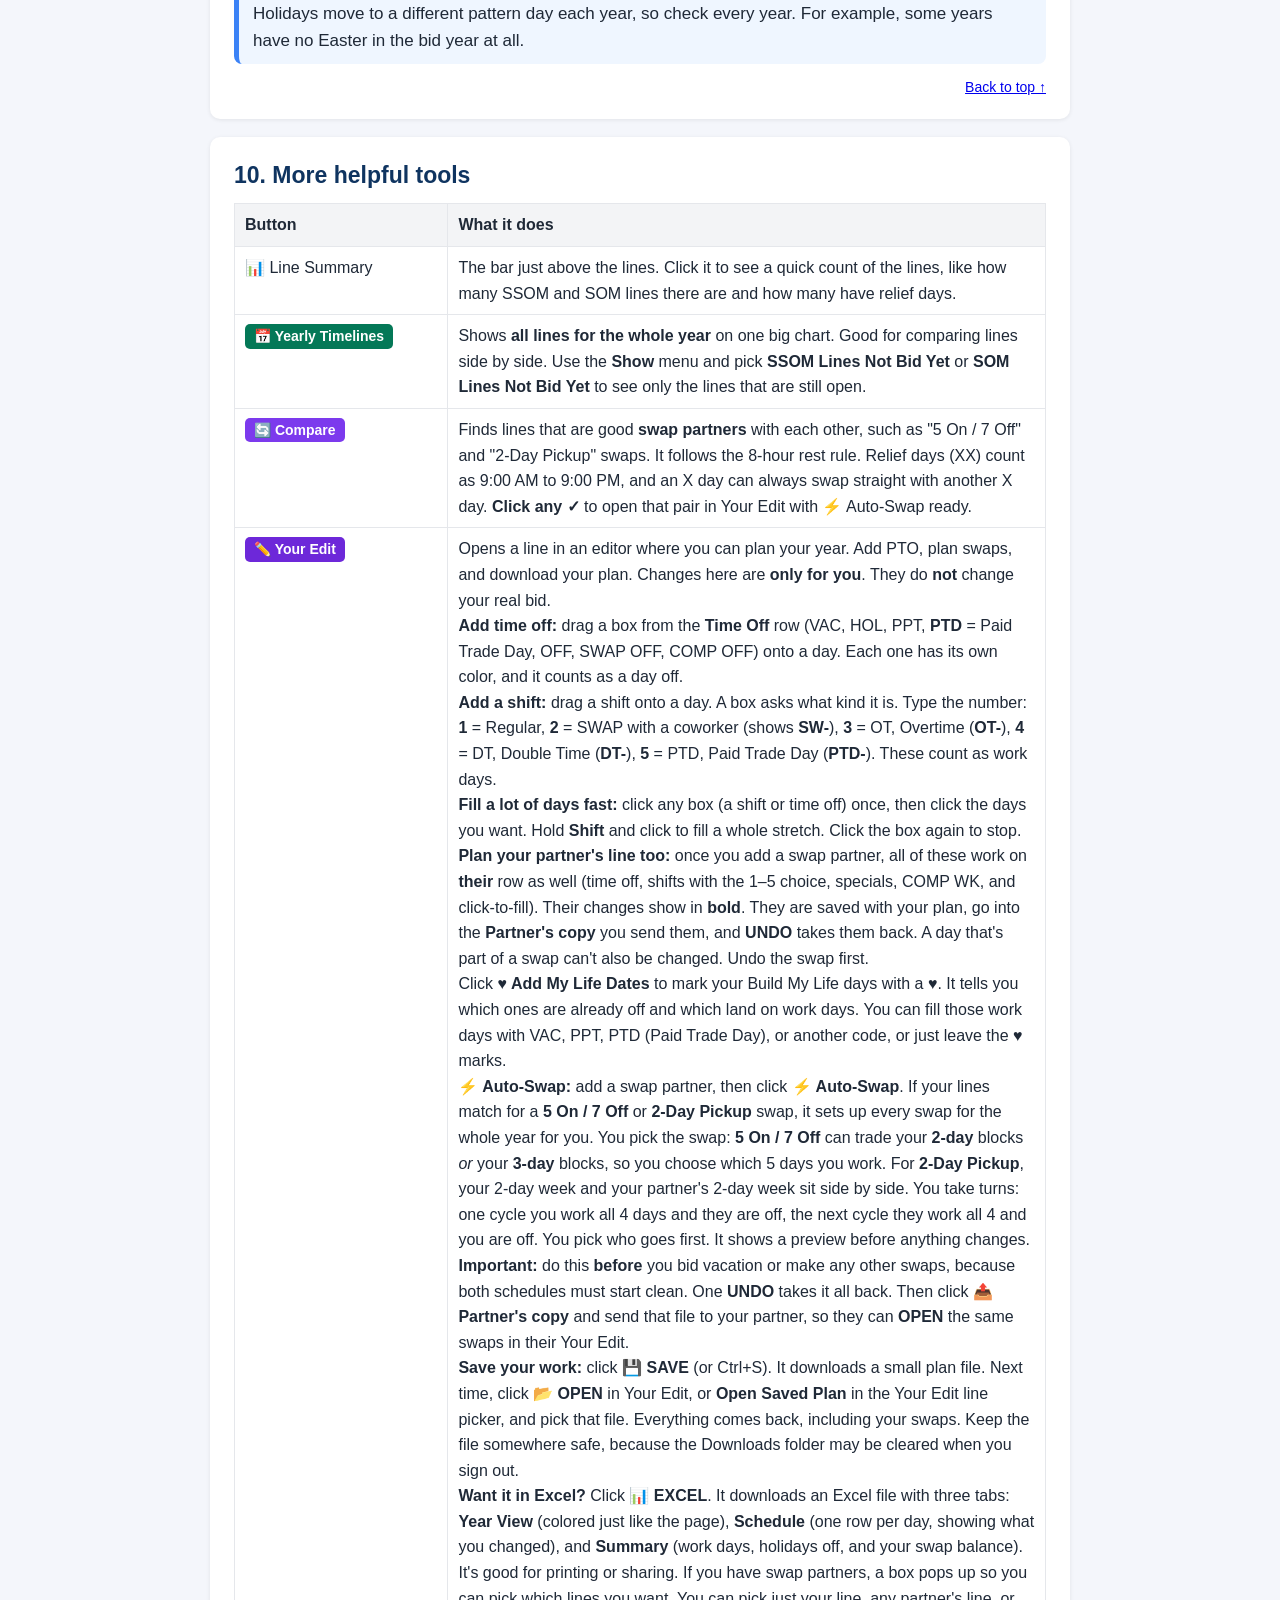
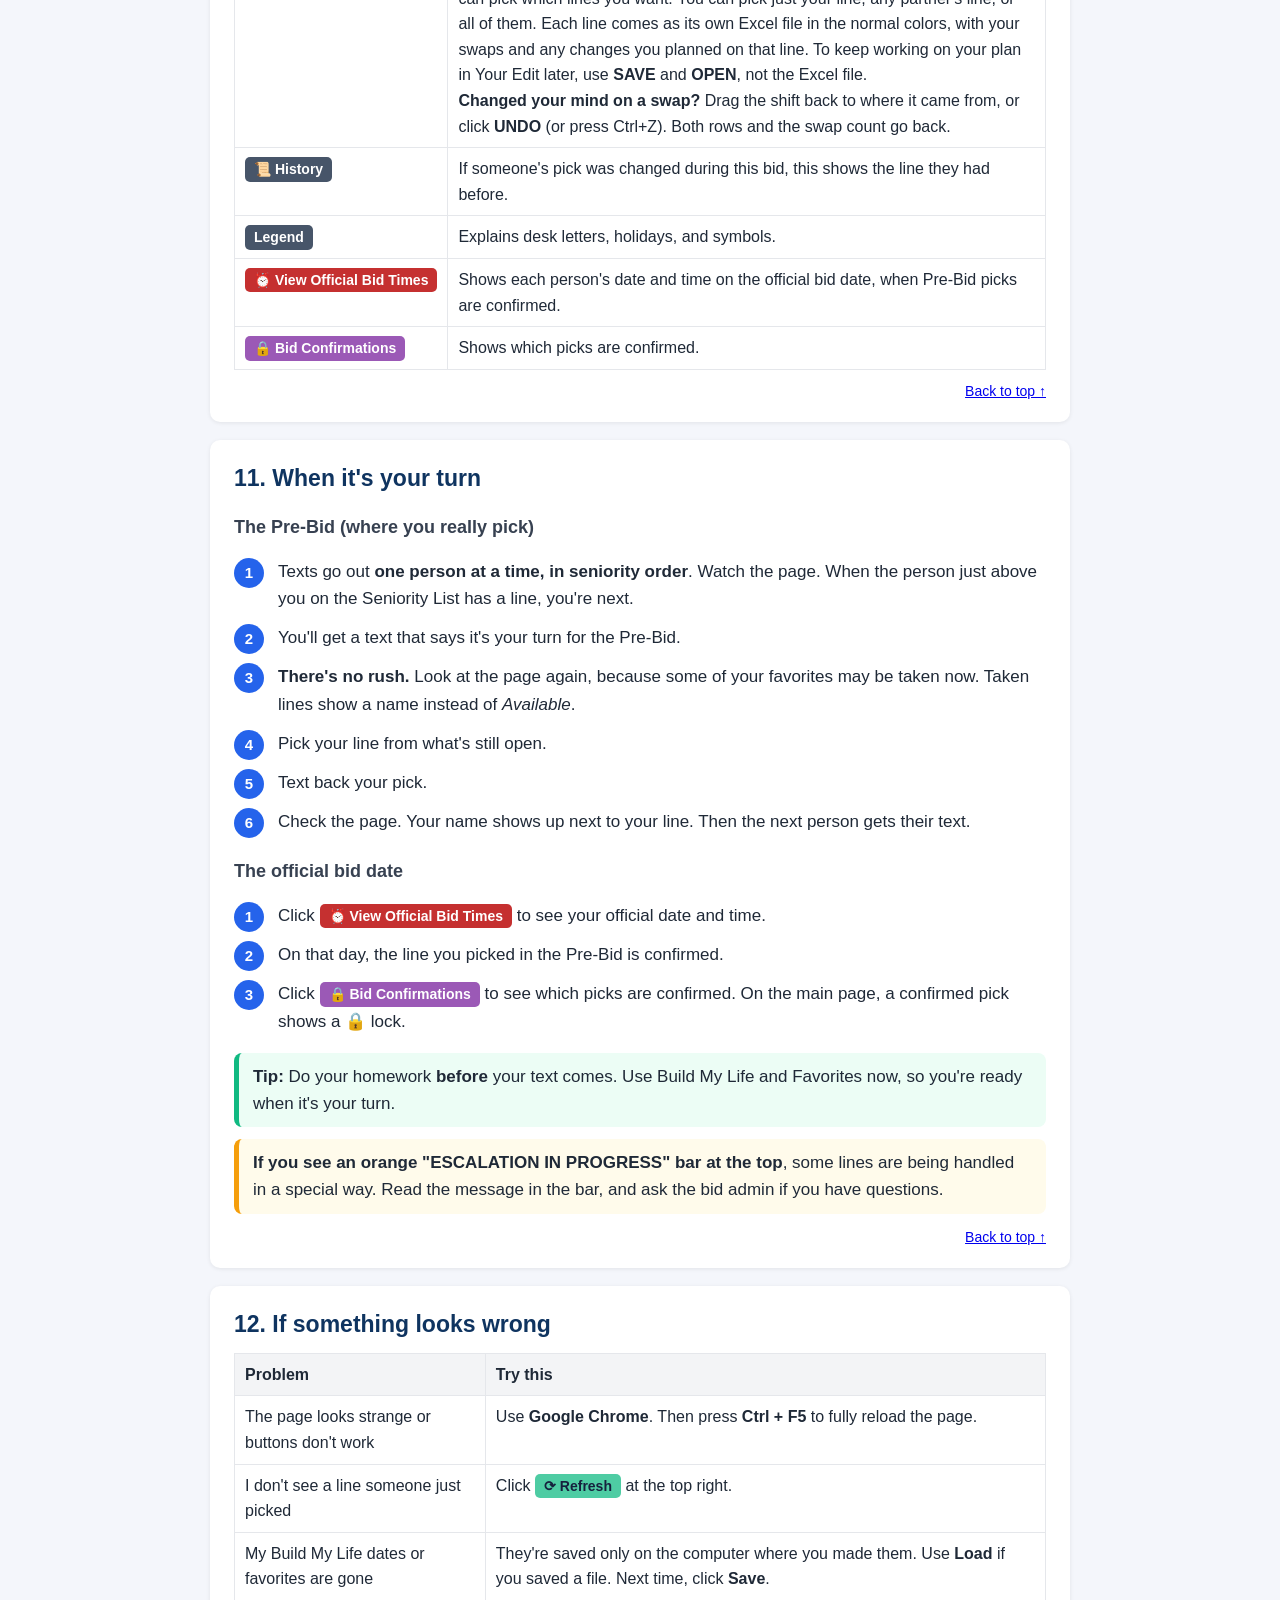
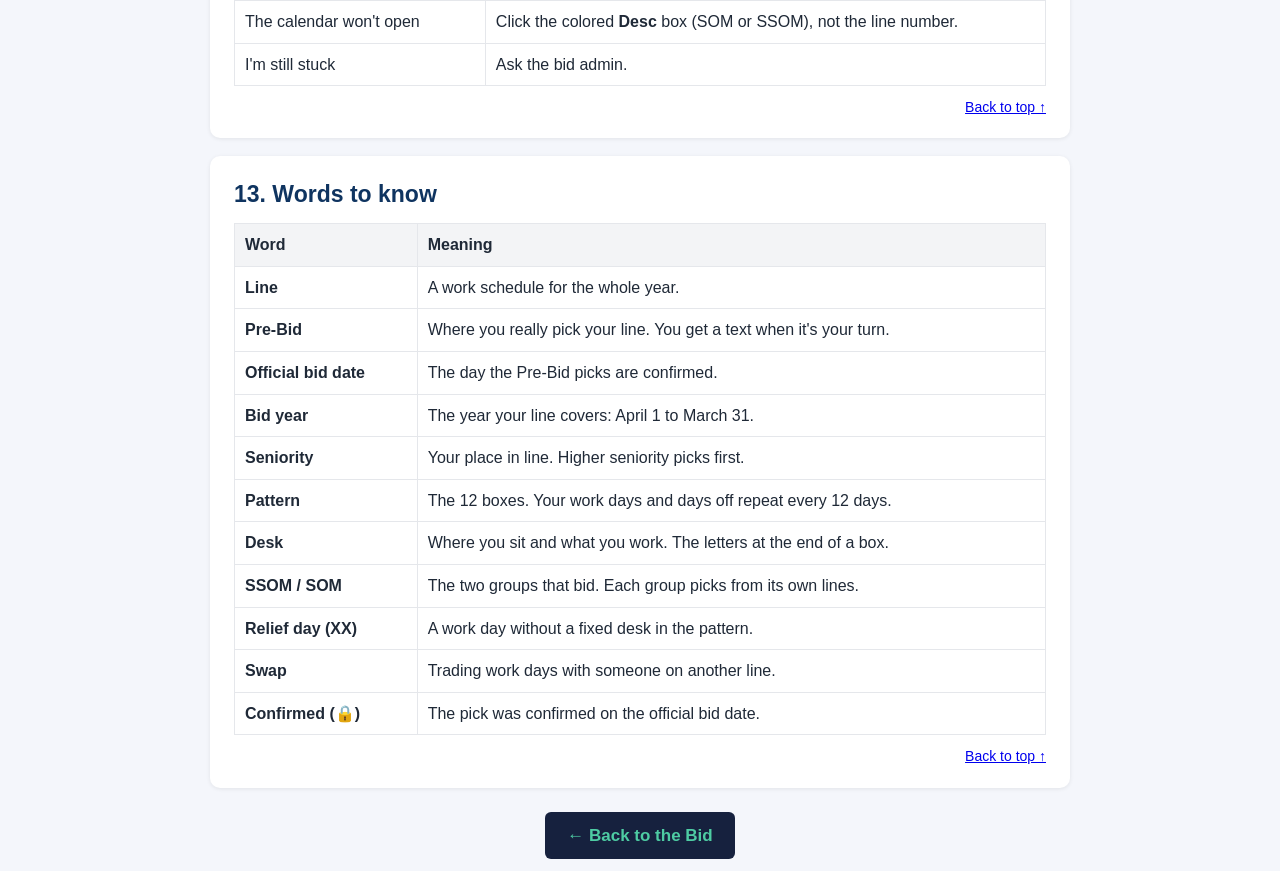
==== commit da39c7c4: "Add files via upload" ====
--- a/help.html
+++ b/help.html
@@ -279,6 +279,8 @@
         <li>Click the <b>&#9733; star</b> next to any line you like. It turns gold.</li>
         <li>The <span class="btnlook b-fav">&#11088; Favorites (3)</span> button counts how many you've starred.</li>
         <li>Click the <b>Favorites</b> button to show <b>only</b> your starred lines. Click it again to see all lines.</li>
+        <li>Click <span class="btnlook" style="background:#15803d;color:#fff;">&#9989; Available Only</span> to <b>hide lines that are already taken</b>. The number shows how many lines are still open. As people bid, their lines disappear from your list. Click <b>Show All Lines</b> to see every line again.</li>
+        <li>Turn on <b>both</b> buttons to see only your favorites that are <b>still open</b>. That's your backup list!</li>
     </ol>
     <div class="tip"><b>Tip:</b> Star more lines than you need. If someone ahead of you takes your top pick, you'll have backups ready.</div>
     <div class="note">Like Build My Life, your favorites are saved only on this computer.</div>
